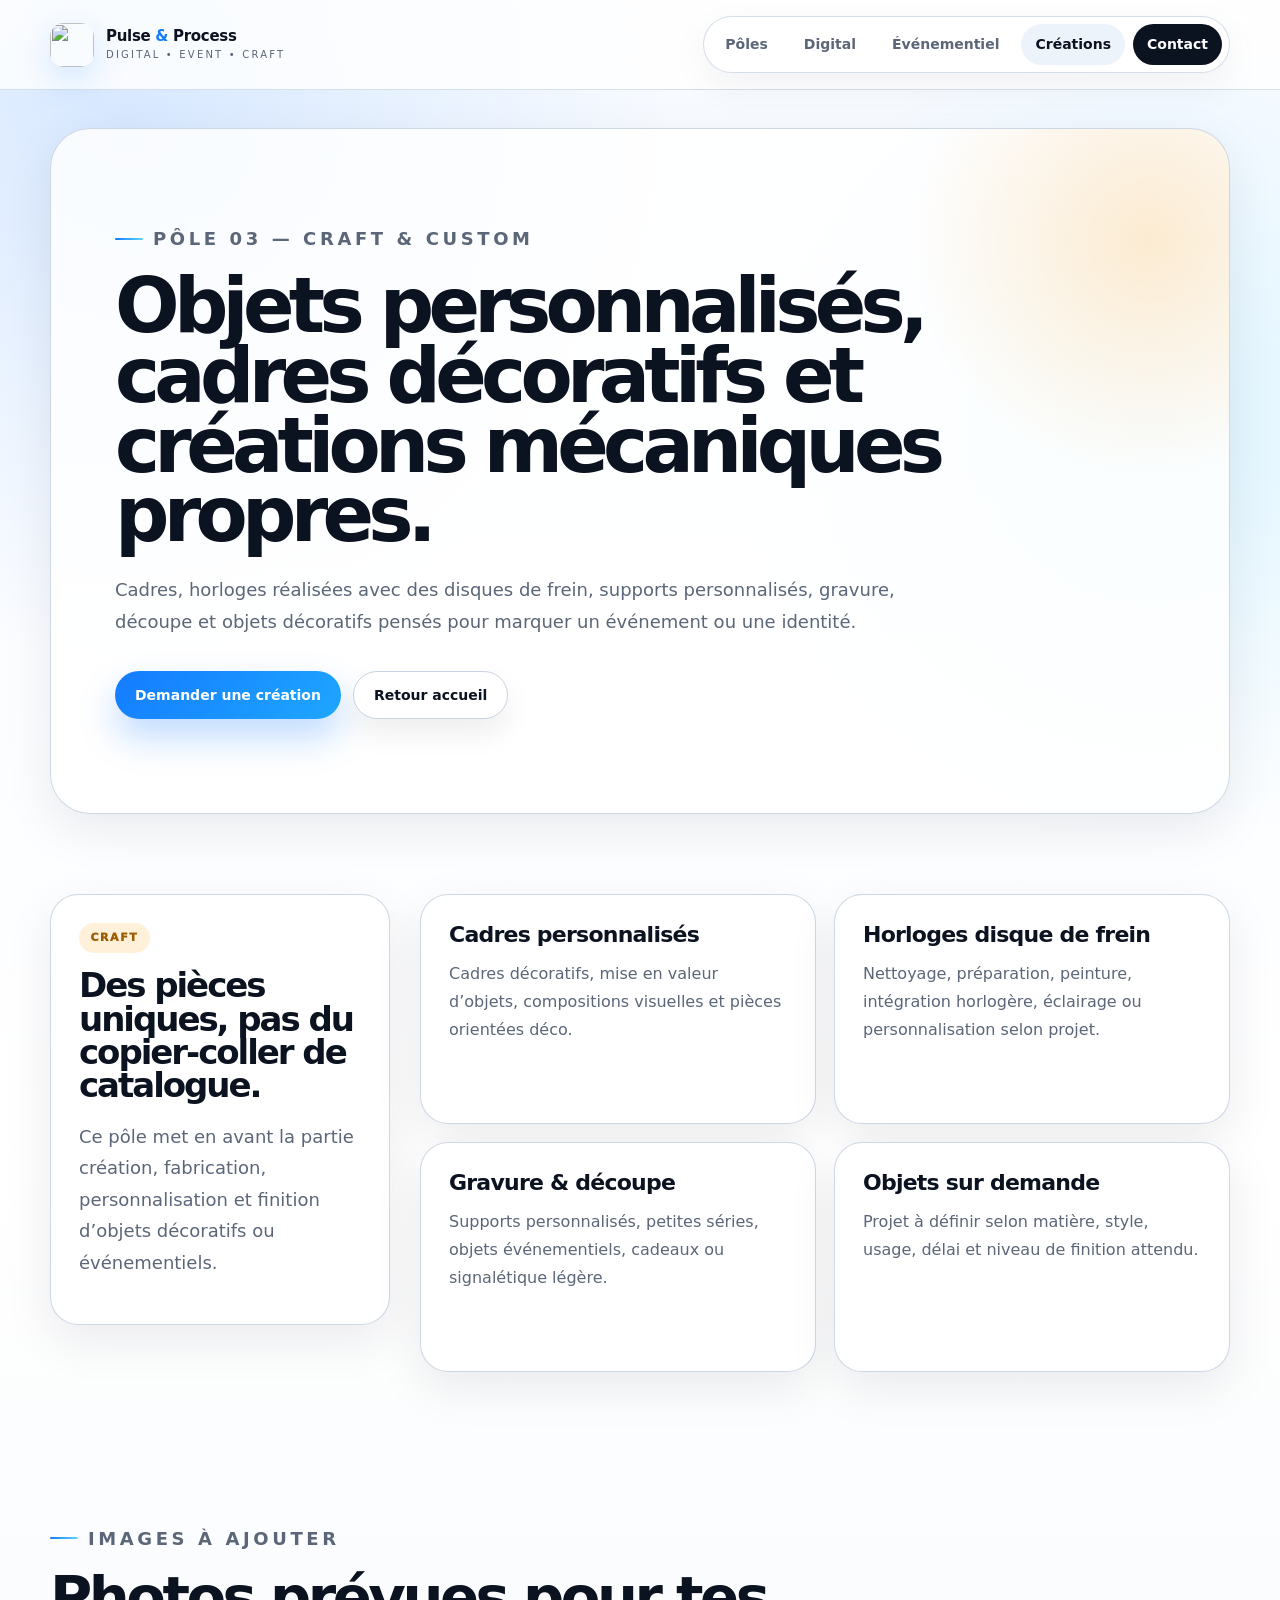
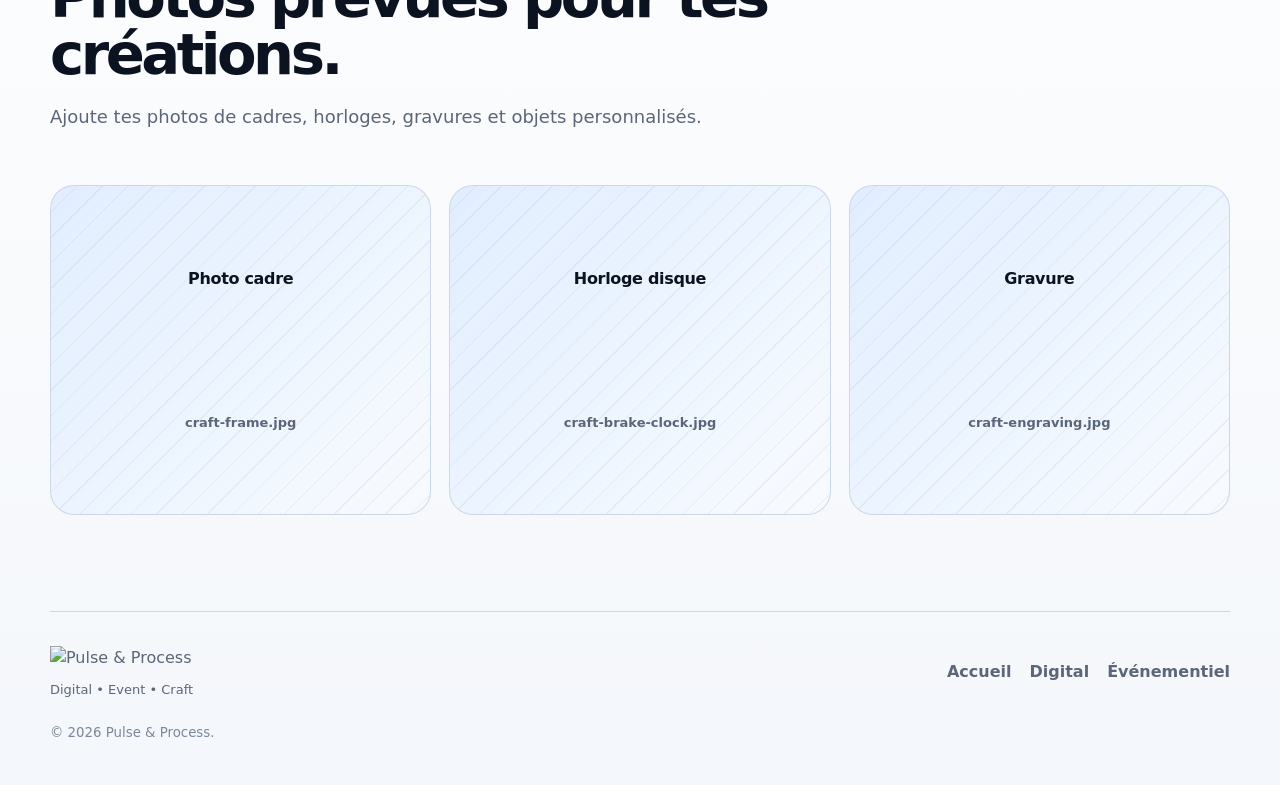
==== artisanat.html @ 80f462cd "Add files via upload" ====
<!doctype html>
<html lang="fr">
<head>
  <meta charset="utf-8" />
  <meta name="viewport" content="width=device-width, initial-scale=1" />
  <title>Craft & Custom — Pulse & Process</title>
  <meta name="description" content="Création d’objets personnalisés : cadres décoratifs, horloges avec disques de frein, gravure, découpe et supports personnalisés." />
  <link rel="icon" href="assets/favicon.svg" type="image/svg+xml" />
  <link rel="stylesheet" href="styles.css" />
</head>
<body>
  <header class="site-header" data-header>
    <a class="brand" href="index.html"><img src="assets/logo-mark.svg" alt="" class="brand__mark" /><span class="brand__text"><strong>Pulse <span>&amp;</span> Process</strong><small>Digital • Event • Craft</small></span></a>
    <button class="nav-toggle" type="button" aria-label="Ouvrir le menu" data-nav-toggle><span></span><span></span><span></span></button>
    <nav class="main-nav" data-nav><a href="index.html#poles">Pôles</a><a href="digital.html">Digital</a><a href="evenementiel.html">Événementiel</a><a href="artisanat.html" class="is-active">Créations</a><a href="index.html#contact" class="nav-cta">Contact</a></nav>
  </header>

  <main>
    <section class="page-hero page-hero--craft section-shell reveal">
      <p class="eyebrow">Pôle 03 — Craft & Custom</p>
      <h1>Objets personnalisés, cadres décoratifs et créations mécaniques propres.</h1>
      <p>Cadres, horloges réalisées avec des disques de frein, supports personnalisés, gravure, découpe et objets décoratifs pensés pour marquer un événement ou une identité.</p>
      <div class="hero__actions"><a class="btn btn-primary" href="mailto:contact@pulseprocess.fr?subject=Demande%20Cr%C3%A9ation%20personnalis%C3%A9e">Demander une création</a><a class="btn btn-secondary" href="index.html">Retour accueil</a></div>
    </section>

    <section class="service-layout section-shell">
      <aside class="service-aside reveal">
        <span class="tag tag--craft">Craft</span>
        <h2>Des pièces uniques, pas du copier-coller de catalogue.</h2>
        <p>Ce pôle met en avant la partie création, fabrication, personnalisation et finition d’objets décoratifs ou événementiels.</p>
      </aside>
      <div class="service-detail-grid reveal delay-1">
        <article><h3>Cadres personnalisés</h3><p>Cadres décoratifs, mise en valeur d’objets, compositions visuelles et pièces orientées déco.</p></article>
        <article><h3>Horloges disque de frein</h3><p>Nettoyage, préparation, peinture, intégration horlogère, éclairage ou personnalisation selon projet.</p></article>
        <article><h3>Gravure & découpe</h3><p>Supports personnalisés, petites séries, objets événementiels, cadeaux ou signalétique légère.</p></article>
        <article><h3>Objets sur demande</h3><p>Projet à définir selon matière, style, usage, délai et niveau de finition attendu.</p></article>
      </div>
    </section>

    <section class="gallery-section section-shell">
      <div class="section-heading reveal"><p class="eyebrow">Images à ajouter</p><h2>Photos prévues pour tes créations.</h2><p>Ajoute tes photos de cadres, horloges, gravures et objets personnalisés.</p></div>
      <div class="gallery-grid">
        <div class="image-slot reveal" data-image-slot="images/craft-frame.jpg"><img src="images/craft-frame.jpg" alt="Cadre personnalisé"><div class="image-slot__fallback">Photo cadre<br><span>craft-frame.jpg</span></div></div>
        <div class="image-slot reveal delay-1" data-image-slot="images/craft-brake-clock.jpg"><img src="images/craft-brake-clock.jpg" alt="Horloge disque de frein"><div class="image-slot__fallback">Horloge disque<br><span>craft-brake-clock.jpg</span></div></div>
        <div class="image-slot reveal delay-2" data-image-slot="images/craft-engraving.jpg"><img src="images/craft-engraving.jpg" alt="Objet gravé personnalisé"><div class="image-slot__fallback">Gravure<br><span>craft-engraving.jpg</span></div></div>
      </div>
    </section>
  </main>

  <footer class="footer"><div><img src="assets/logo-horizontal.svg" alt="Pulse & Process" /><p>Digital • Event • Craft</p></div><nav><a href="index.html">Accueil</a><a href="digital.html">Digital</a><a href="evenementiel.html">Événementiel</a></nav><small>© <span data-year></span> Pulse & Process.</small></footer>
  <script src="script.js"></script>
</body>
</html>
---- styles.css ----
:root {
  --ink: #0b1220;
  --ink-2: #172033;
  --muted: #5b6678;
  --muted-2: #7b8798;
  --line: #dbe3ee;
  --line-strong: #c8d4e3;
  --paper: #ffffff;
  --soft: #f4f7fb;
  --soft-2: #edf3fa;
  --blue: #147bff;
  --blue-2: #1ea7ff;
  --cyan: #5ed6ff;
  --event: #7c4dff;
  --craft: #ff9f1c;
  --green: #23c483;
  --shadow: 0 24px 80px rgba(11, 18, 32, 0.12);
  --shadow-soft: 0 16px 50px rgba(11, 18, 32, 0.08);
  --radius-xl: 32px;
  --radius-lg: 24px;
  --radius-md: 18px;
  --max: 1180px;
}

* { box-sizing: border-box; }
html { scroll-behavior: smooth; }
body {
  margin: 0;
  font-family: Inter, ui-sans-serif, system-ui, -apple-system, BlinkMacSystemFont, "Segoe UI", sans-serif;
  color: var(--ink);
  background:
    radial-gradient(circle at 10% 5%, rgba(20, 123, 255, 0.14), transparent 34rem),
    radial-gradient(circle at 90% 18%, rgba(94, 214, 255, 0.18), transparent 26rem),
    linear-gradient(180deg, #f7faff 0%, #ffffff 48%, #f4f7fb 100%);
  line-height: 1.5;
}

a { color: inherit; text-decoration: none; }
img { max-width: 100%; display: block; }
button, input, textarea, select { font: inherit; }

.site-header {
  position: sticky;
  top: 0;
  z-index: 50;
  display: flex;
  align-items: center;
  justify-content: space-between;
  gap: 20px;
  padding: 16px max(24px, calc((100vw - var(--max)) / 2));
  background: rgba(255, 255, 255, 0.82);
  border-bottom: 1px solid rgba(200, 212, 227, 0.75);
  backdrop-filter: blur(18px);
}

.brand {
  display: flex;
  align-items: center;
  gap: 12px;
  min-width: 220px;
}
.brand__mark {
  width: 44px;
  height: 44px;
  border-radius: 14px;
  box-shadow: 0 12px 34px rgba(20, 123, 255, 0.18);
}
.brand__text { display: grid; line-height: 1.05; }
.brand__text strong { font-size: 15px; letter-spacing: -0.02em; }
.brand__text strong span { color: var(--blue); }
.brand__text small { margin-top: 5px; font-size: 10px; text-transform: uppercase; letter-spacing: 0.22em; color: var(--muted); }

.main-nav {
  display: flex;
  align-items: center;
  gap: 8px;
  padding: 7px;
  border: 1px solid rgba(200, 212, 227, 0.78);
  background: rgba(255, 255, 255, 0.7);
  border-radius: 999px;
  box-shadow: 0 14px 40px rgba(11, 18, 32, 0.05);
}
.main-nav a {
  padding: 10px 14px;
  border-radius: 999px;
  color: var(--muted);
  font-size: 14px;
  font-weight: 700;
  transition: 180ms ease;
}
.main-nav a:hover,
.main-nav a.is-active {
  color: var(--ink);
  background: var(--soft-2);
}
.main-nav .nav-cta {
  color: #fff;
  background: var(--ink);
}
.main-nav .nav-cta:hover { background: var(--blue); color: #fff; }

.nav-toggle {
  display: none;
  width: 46px;
  height: 46px;
  border: 1px solid var(--line);
  border-radius: 14px;
  background: #fff;
  cursor: pointer;
}
.nav-toggle span {
  display: block;
  width: 18px;
  height: 2px;
  margin: 4px auto;
  background: var(--ink);
  border-radius: 99px;
}

.section-shell {
  width: min(var(--max), calc(100% - 40px));
  margin: 0 auto;
}

.hero {
  min-height: calc(100vh - 80px);
  display: grid;
  grid-template-columns: 1.02fr 0.98fr;
  align-items: center;
  gap: 58px;
  padding: 70px 0 86px;
}
.eyebrow {
  display: inline-flex;
  align-items: center;
  gap: 10px;
  margin: 0 0 16px;
  color: var(--blue);
  font-size: 12px;
  font-weight: 900;
  text-transform: uppercase;
  letter-spacing: 0.2em;
}
.eyebrow::before {
  content: "";
  width: 28px;
  height: 2px;
  border-radius: 99px;
  background: linear-gradient(90deg, var(--blue), var(--cyan));
}
h1, h2, h3, p { margin-top: 0; }
h1 {
  max-width: 780px;
  margin-bottom: 24px;
  font-size: clamp(48px, 7vw, 86px);
  line-height: 0.92;
  letter-spacing: -0.075em;
  color: var(--ink);
}
h2 {
  margin-bottom: 18px;
  font-size: clamp(34px, 4.5vw, 58px);
  line-height: 0.98;
  letter-spacing: -0.06em;
}
h3 {
  margin-bottom: 12px;
  font-size: 26px;
  line-height: 1.1;
  letter-spacing: -0.035em;
}
.hero__lead,
.section-heading p,
.split-section__intro p,
.page-hero p,
.service-aside p,
.contact p {
  color: var(--muted);
  font-size: 18px;
  line-height: 1.75;
}
.hero__actions {
  display: flex;
  flex-wrap: wrap;
  gap: 12px;
  margin-top: 34px;
}
.btn {
  display: inline-flex;
  align-items: center;
  justify-content: center;
  min-height: 48px;
  padding: 0 20px;
  border-radius: 999px;
  font-size: 14px;
  font-weight: 900;
  transition: transform 180ms ease, box-shadow 180ms ease, background 180ms ease;
}
.btn:hover { transform: translateY(-2px); }
.btn-primary {
  color: #fff;
  background: linear-gradient(135deg, var(--blue), var(--blue-2));
  box-shadow: 0 18px 36px rgba(20, 123, 255, 0.28);
}
.btn-secondary {
  color: var(--ink);
  background: #fff;
  border: 1px solid var(--line-strong);
  box-shadow: 0 14px 30px rgba(11, 18, 32, 0.07);
}
.btn-full { width: 100%; }

.hero__visual {
  position: relative;
  min-height: 560px;
}
.orbit-card--main {
  position: absolute;
  inset: 84px 22px auto 22px;
  padding: 50px 44px;
  background: rgba(255, 255, 255, 0.84);
  border: 1px solid rgba(200, 212, 227, 0.9);
  border-radius: 38px;
  box-shadow: var(--shadow);
  overflow: hidden;
}
.orbit-card--main::before {
  content: "";
  position: absolute;
  inset: -2px;
  background: radial-gradient(circle at 30% 10%, rgba(20, 123, 255, 0.15), transparent 14rem), radial-gradient(circle at 90% 90%, rgba(94, 214, 255, 0.16), transparent 16rem);
  z-index: -1;
}
.orbit-card--main img { width: 100%; }
.mini-card {
  position: absolute;
  width: 210px;
  padding: 18px;
  border: 1px solid rgba(200, 212, 227, 0.95);
  background: rgba(255, 255, 255, 0.86);
  border-radius: 24px;
  box-shadow: var(--shadow-soft);
  backdrop-filter: blur(14px);
}
.mini-card span {
  display: inline-grid;
  place-items: center;
  width: 34px;
  height: 34px;
  margin-bottom: 14px;
  color: #fff;
  background: var(--ink);
  border-radius: 12px;
  font-size: 12px;
  font-weight: 900;
}
.mini-card strong { display: block; font-size: 20px; letter-spacing: -0.04em; }
.mini-card small { display: block; margin-top: 6px; color: var(--muted); line-height: 1.45; }
.mini-card--digital { left: 0; top: 0; }
.mini-card--event { right: 0; top: 0; }
.mini-card--craft { left: 50%; bottom: 0; transform: translateX(-50%); }
.mini-card--digital span { background: var(--blue); }
.mini-card--event span { background: var(--event); }
.mini-card--craft span { background: var(--craft); }

.section-heading {
  max-width: 850px;
  padding: 70px 0 34px;
}
.section-heading p { max-width: 760px; }

.poles-grid {
  display: grid;
  gap: 28px;
  padding: 20px 0 80px;
}
.pole-card {
  display: grid;
  grid-template-columns: 0.95fr 1.05fr;
  gap: 0;
  min-height: 430px;
  background: rgba(255, 255, 255, 0.84);
  border: 1px solid rgba(200, 212, 227, 0.88);
  border-radius: var(--radius-xl);
  box-shadow: var(--shadow-soft);
  overflow: hidden;
}
.pole-card:nth-child(even) { grid-template-columns: 1.05fr 0.95fr; }
.pole-card:nth-child(even) .pole-card__media { order: 2; }
.pole-card__media { min-height: 100%; padding: 18px; background: linear-gradient(135deg, rgba(244,247,251,0.4), rgba(237,243,250,0.9)); }
.pole-card__body {
  display: flex;
  flex-direction: column;
  justify-content: center;
  padding: clamp(28px, 5vw, 58px);
}
.pole-card__kicker {
  color: var(--blue);
  font-size: 12px;
  font-weight: 900;
  text-transform: uppercase;
  letter-spacing: 0.18em;
}
.pole-card__body p { color: var(--muted); font-size: 16px; line-height: 1.75; }
.clean-list {
  display: grid;
  gap: 10px;
  margin: 20px 0 26px;
  padding: 0;
  list-style: none;
}
.clean-list li {
  display: flex;
  align-items: center;
  gap: 10px;
  color: var(--ink-2);
  font-weight: 750;
}
.clean-list li::before {
  content: "";
  width: 8px;
  height: 8px;
  border-radius: 50%;
  background: var(--blue);
  box-shadow: 0 0 0 5px rgba(20, 123, 255, 0.12);
}
.pole-card--event .clean-list li::before { background: var(--event); box-shadow: 0 0 0 5px rgba(124, 77, 255, 0.12); }
.pole-card--craft .clean-list li::before { background: var(--craft); box-shadow: 0 0 0 5px rgba(255, 159, 28, 0.16); }
.text-link {
  width: fit-content;
  color: var(--ink);
  font-size: 14px;
  font-weight: 900;
  border-bottom: 2px solid var(--blue);
}
.text-link:hover { color: var(--blue); }

.image-slot {
  position: relative;
  display: grid;
  min-height: 100%;
  border-radius: 24px;
  overflow: hidden;
  background:
    linear-gradient(135deg, rgba(20, 123, 255, 0.10), transparent),
    repeating-linear-gradient(135deg, rgba(11, 18, 32, 0.06) 0 1px, transparent 1px 18px),
    #f8fbff;
  border: 1px solid rgba(200, 212, 227, 0.85);
}
.image-slot img {
  width: 100%;
  height: 100%;
  min-height: 320px;
  object-fit: cover;
}
.image-slot__fallback {
  position: absolute;
  inset: 0;
  display: grid;
  place-items: center;
  text-align: center;
  color: var(--ink);
  font-weight: 900;
  letter-spacing: -0.02em;
  padding: 24px;
}
.image-slot__fallback span {
  display: block;
  margin-top: 8px;
  color: var(--muted);
  font-size: 13px;
  font-weight: 700;
  letter-spacing: normal;
}
.image-slot:not(.is-empty) .image-slot__fallback { opacity: 0; pointer-events: none; }
.image-slot.is-empty img { display: none; }

.split-section {
  display: grid;
  grid-template-columns: 0.9fr 1.1fr;
  gap: 44px;
  align-items: start;
  padding: 86px 0;
}
.method-grid {
  display: grid;
  grid-template-columns: repeat(2, 1fr);
  gap: 16px;
}
.method-step {
  min-height: 220px;
  padding: 28px;
  background: #fff;
  border: 1px solid rgba(200, 212, 227, 0.9);
  border-radius: 28px;
  box-shadow: var(--shadow-soft);
}
.method-step span {
  display: inline-block;
  margin-bottom: 28px;
  color: var(--blue);
  font-weight: 950;
}
.method-step strong { display: block; margin-bottom: 10px; font-size: 20px; letter-spacing: -0.03em; }
.method-step p { color: var(--muted); line-height: 1.7; }

.portfolio {
  display: grid;
  grid-template-columns: repeat(3, 1fr);
  gap: 22px;
  padding: 20px 0 96px;
}
.portfolio-card {
  background: #fff;
  border: 1px solid rgba(200, 212, 227, 0.88);
  border-radius: 30px;
  box-shadow: var(--shadow-soft);
  overflow: hidden;
}
.portfolio-card__image { height: 270px; border: none; border-radius: 0; }
.portfolio-card__image img { min-height: 270px; }
.portfolio-card__body { padding: 24px; }
.portfolio-card__body h3 { font-size: 22px; }
.portfolio-card__body p { color: var(--muted); line-height: 1.7; }
.tag {
  display: inline-flex;
  align-items: center;
  height: 30px;
  padding: 0 12px;
  margin-bottom: 16px;
  border-radius: 999px;
  font-size: 11px;
  font-weight: 950;
  text-transform: uppercase;
  letter-spacing: 0.14em;
}
.tag--digital { color: #074aa6; background: rgba(20, 123, 255, 0.12); }
.tag--event { color: #4824bf; background: rgba(124, 77, 255, 0.12); }
.tag--craft { color: #9b5d00; background: rgba(255, 159, 28, 0.16); }

.contact {
  display: grid;
  grid-template-columns: 1fr 420px;
  gap: 48px;
  align-items: center;
  padding: 70px clamp(26px, 5vw, 58px);
  margin-bottom: 86px;
  background: var(--ink);
  color: #fff;
  border-radius: 38px;
  box-shadow: var(--shadow);
  overflow: hidden;
  position: relative;
}
.contact::after {
  content: "";
  position: absolute;
  right: -10rem;
  top: -10rem;
  width: 28rem;
  height: 28rem;
  background: rgba(20, 123, 255, 0.34);
  border-radius: 999px;
  filter: blur(20px);
}
.contact > * { position: relative; z-index: 1; }
.contact h2 { color: #fff; }
.contact p { color: rgba(255, 255, 255, 0.74); }
.contact-card {
  padding: 26px;
  background: rgba(255,255,255,0.08);
  border: 1px solid rgba(255,255,255,0.12);
  border-radius: 28px;
}
.contact-pills {
  display: flex;
  flex-wrap: wrap;
  gap: 8px;
  margin-top: 18px;
}
.contact-pills span {
  padding: 8px 10px;
  border-radius: 999px;
  background: rgba(255,255,255,0.10);
  color: rgba(255,255,255,0.78);
  font-size: 12px;
  font-weight: 800;
}

.page-hero {
  padding: 94px clamp(24px, 5vw, 64px);
  margin-top: 38px;
  border: 1px solid rgba(200, 212, 227, 0.9);
  border-radius: 40px;
  background: rgba(255,255,255,0.82);
  box-shadow: var(--shadow-soft);
  overflow: hidden;
  position: relative;
}
.page-hero::after {
  content: "";
  position: absolute;
  right: -12rem;
  top: -10rem;
  width: 34rem;
  height: 34rem;
  border-radius: 50%;
  background: radial-gradient(circle, rgba(20,123,255,0.18), transparent 62%);
}
.page-hero > * { position: relative; z-index: 1; }
.page-hero h1 { max-width: 900px; font-size: clamp(44px, 6vw, 76px); }
.page-hero p { max-width: 780px; }
.page-hero--event::after { background: radial-gradient(circle, rgba(124,77,255,0.18), transparent 62%); }
.page-hero--craft::after { background: radial-gradient(circle, rgba(255,159,28,0.20), transparent 62%); }

.service-layout {
  display: grid;
  grid-template-columns: 340px 1fr;
  gap: 30px;
  padding: 80px 0;
}
.service-aside {
  position: sticky;
  top: 102px;
  align-self: start;
  padding: 28px;
  background: #fff;
  border: 1px solid rgba(200, 212, 227, 0.9);
  border-radius: 28px;
  box-shadow: var(--shadow-soft);
}
.service-aside h2 { font-size: 34px; }
.service-detail-grid {
  display: grid;
  grid-template-columns: repeat(2, 1fr);
  gap: 18px;
}
.service-detail-grid article {
  min-height: 230px;
  padding: 28px;
  background: #fff;
  border: 1px solid rgba(200, 212, 227, 0.9);
  border-radius: 28px;
  box-shadow: var(--shadow-soft);
}
.service-detail-grid article h3 { font-size: 22px; }
.service-detail-grid article p { color: var(--muted); line-height: 1.75; }

.gallery-section { padding: 0 0 96px; }
.gallery-grid {
  display: grid;
  grid-template-columns: repeat(3, 1fr);
  gap: 18px;
}
.gallery-grid .image-slot { min-height: 330px; }

.footer {
  width: min(var(--max), calc(100% - 40px));
  margin: 0 auto;
  display: grid;
  grid-template-columns: 1fr auto;
  gap: 24px;
  align-items: center;
  padding: 34px 0 42px;
  border-top: 1px solid rgba(200, 212, 227, 0.9);
  color: var(--muted);
}
.footer img { width: 260px; }
.footer p { margin: 10px 0 0; font-size: 13px; }
.footer nav {
  display: flex;
  flex-wrap: wrap;
  gap: 18px;
  justify-content: flex-end;
  font-weight: 800;
}
.footer nav a:hover { color: var(--blue); }
.footer small { grid-column: 1 / -1; color: var(--muted-2); }

.reveal { opacity: 0; transform: translateY(18px); transition: opacity 700ms ease, transform 700ms ease; }
.reveal.is-visible { opacity: 1; transform: translateY(0); }
.delay-1 { transition-delay: 120ms; }
.delay-2 { transition-delay: 220ms; }

@media (max-width: 980px) {
  .nav-toggle { display: block; }
  .main-nav {
    position: absolute;
    top: calc(100% + 10px);
    right: 20px;
    left: 20px;
    display: none;
    flex-direction: column;
    align-items: stretch;
    padding: 12px;
    border-radius: 24px;
    background: rgba(255,255,255,0.96);
  }
  .main-nav.is-open { display: flex; }
  .main-nav a { text-align: center; }
  .hero, .split-section, .contact, .service-layout { grid-template-columns: 1fr; }
  .hero { min-height: auto; padding-top: 52px; }
  .hero__visual { min-height: 560px; }
  .pole-card, .pole-card:nth-child(even) { grid-template-columns: 1fr; }
  .pole-card:nth-child(even) .pole-card__media { order: 0; }
  .portfolio, .gallery-grid { grid-template-columns: 1fr; }
  .footer { grid-template-columns: 1fr; }
  .footer nav { justify-content: flex-start; }
  .service-aside { position: static; }
}

@media (max-width: 620px) {
  .section-shell { width: min(100% - 28px, var(--max)); }
  .site-header { padding: 12px 14px; }
  .brand__text small { display: none; }
  h1 { font-size: clamp(42px, 15vw, 58px); }
  h2 { font-size: clamp(32px, 10vw, 44px); }
  .hero__visual { min-height: 680px; }
  .orbit-card--main { inset: 170px 0 auto 0; padding: 32px 24px; }
  .mini-card { width: calc(50% - 6px); padding: 15px; }
  .mini-card--digital { left: 0; top: 0; }
  .mini-card--event { right: 0; top: 0; }
  .mini-card--craft { left: 0; right: 0; bottom: 0; width: 100%; transform: none; }
  .method-grid, .service-detail-grid { grid-template-columns: 1fr; }
  .contact { padding: 40px 22px; border-radius: 28px; }
  .pole-card__body { padding: 28px; }
  .page-hero { margin-top: 20px; padding: 50px 24px; border-radius: 28px; }
}
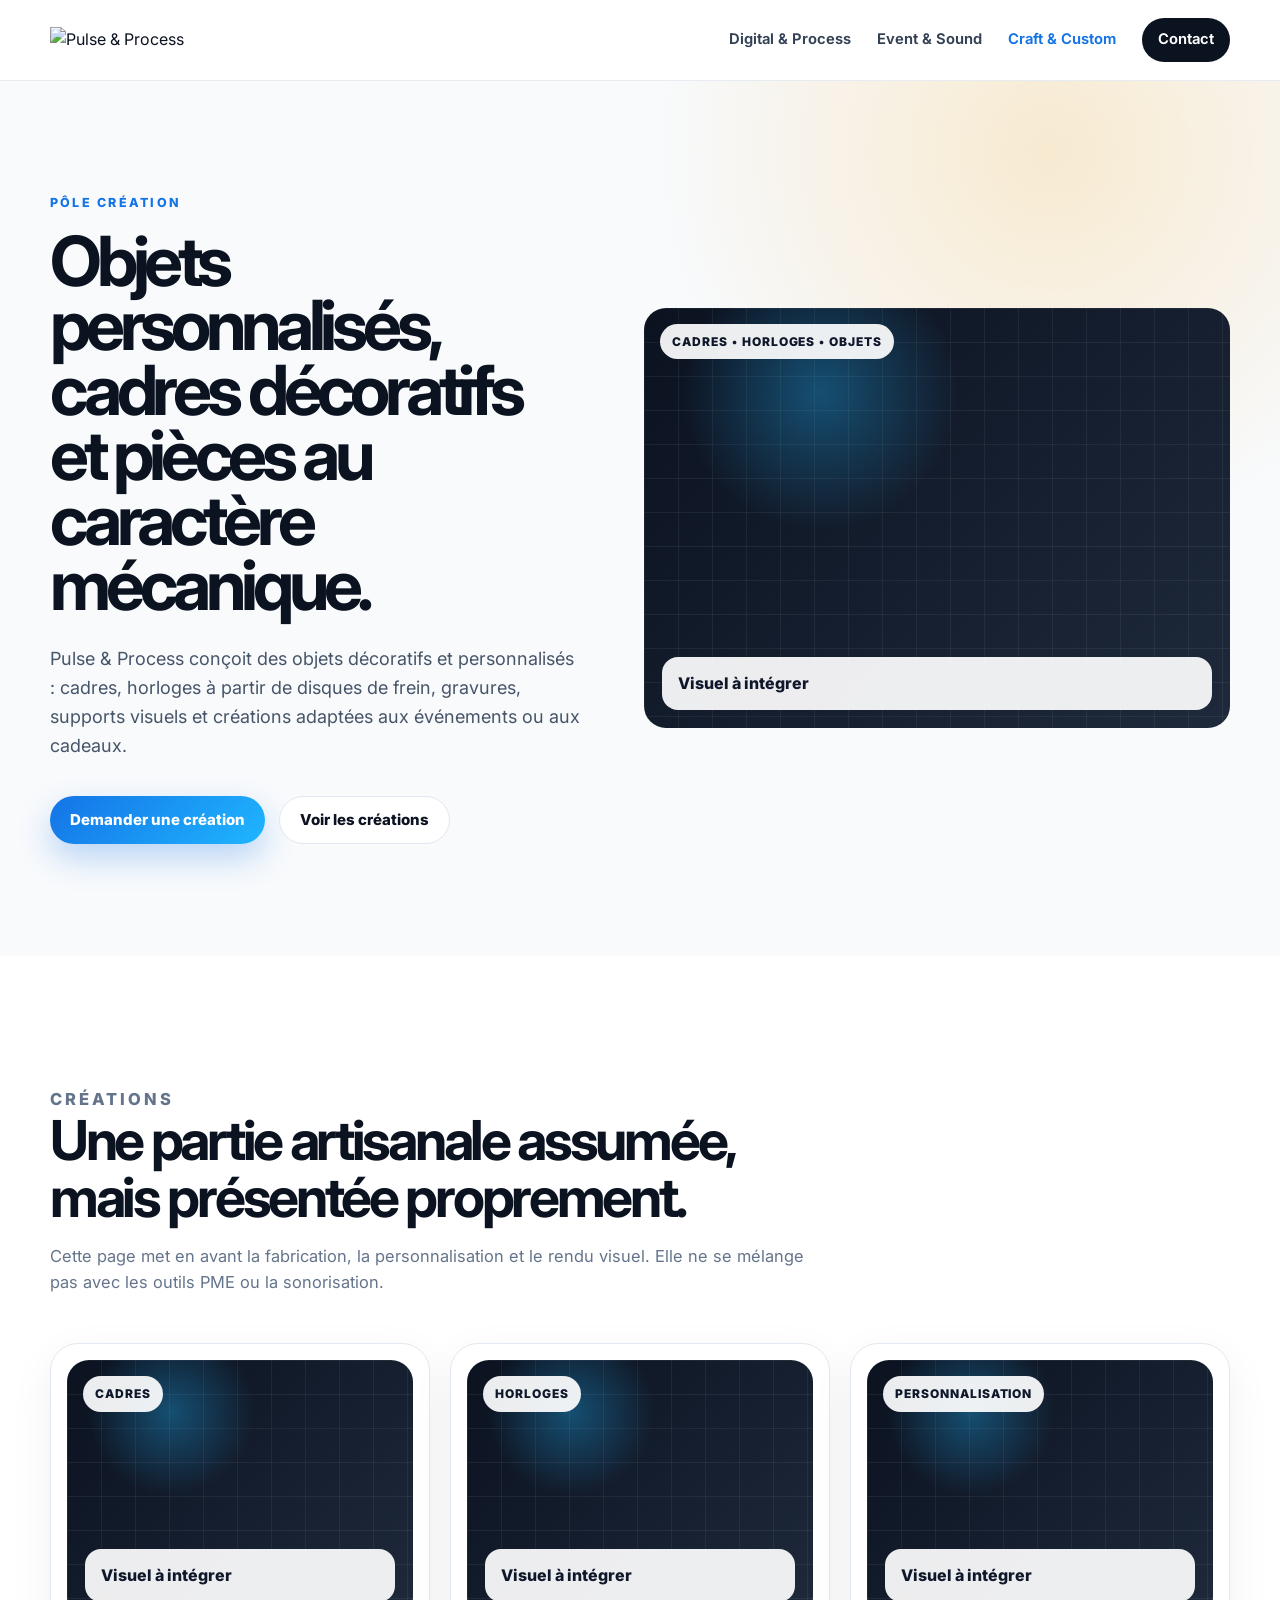
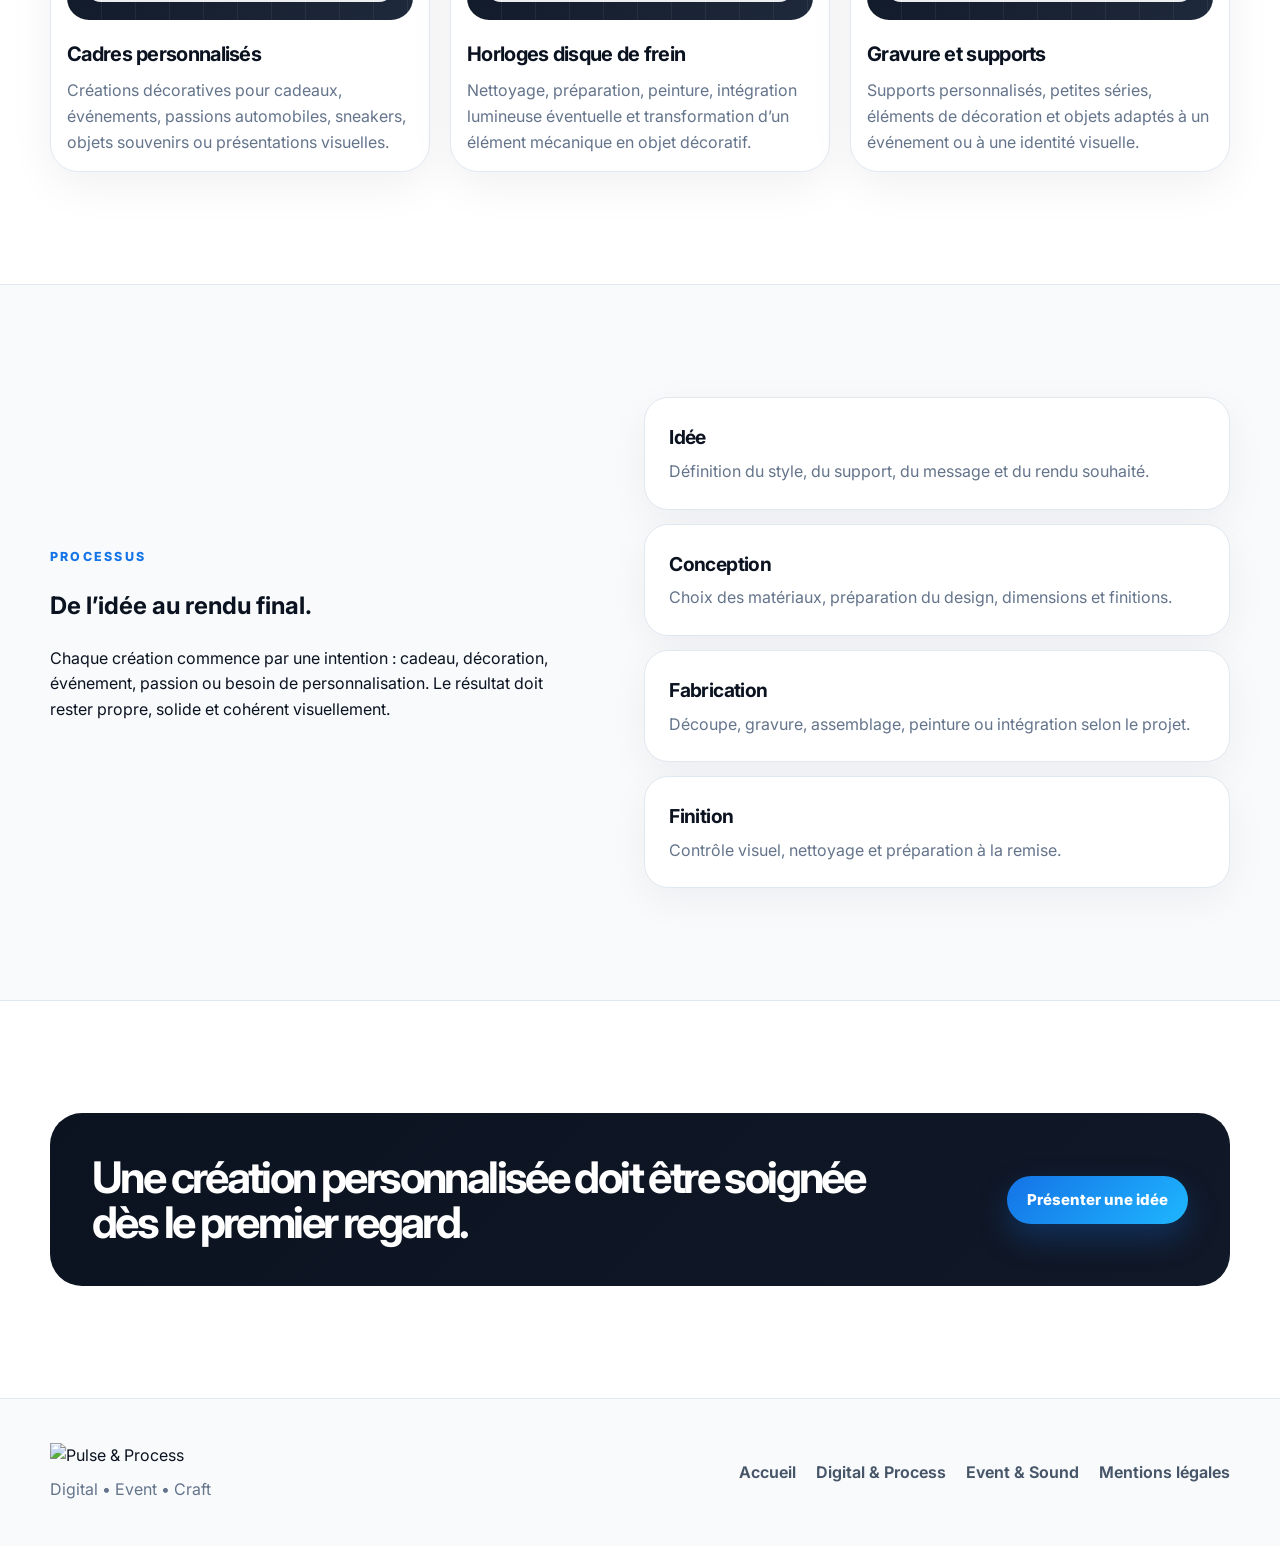
==== commit 1b226c53: "Add files via upload" ====
--- a/artisanat.html
+++ b/artisanat.html
@@ -1,53 +1,21 @@
 <!doctype html>
 <html lang="fr">
 <head>
-  <meta charset="utf-8" />
-  <meta name="viewport" content="width=device-width, initial-scale=1" />
-  <title>Craft & Custom — Pulse & Process</title>
-  <meta name="description" content="Création d’objets personnalisés : cadres décoratifs, horloges avec disques de frein, gravure, découpe et supports personnalisés." />
-  <link rel="icon" href="assets/favicon.svg" type="image/svg+xml" />
-  <link rel="stylesheet" href="styles.css" />
+  <meta charset="utf-8"><meta name="viewport" content="width=device-width, initial-scale=1">
+  <title>Craft & Custom — Cadres, horloges et objets personnalisés | Pulse & Process</title>
+  <meta name="description" content="Création d’objets personnalisés, cadres décoratifs, horloges à partir de disques de frein, supports gravés et petites séries sur mesure.">
+  <link rel="icon" href="favicon.svg" type="image/svg+xml"><link rel="preconnect" href="https://fonts.googleapis.com"><link rel="preconnect" href="https://fonts.gstatic.com" crossorigin><link href="https://fonts.googleapis.com/css2?family=Inter:wght@400;500;600;700;800;900&display=swap" rel="stylesheet"><link rel="stylesheet" href="styles.css">
 </head>
 <body>
-  <header class="site-header" data-header>
-    <a class="brand" href="index.html"><img src="assets/logo-mark.svg" alt="" class="brand__mark" /><span class="brand__text"><strong>Pulse <span>&amp;</span> Process</strong><small>Digital • Event • Craft</small></span></a>
-    <button class="nav-toggle" type="button" aria-label="Ouvrir le menu" data-nav-toggle><span></span><span></span><span></span></button>
-    <nav class="main-nav" data-nav><a href="index.html#poles">Pôles</a><a href="digital.html">Digital</a><a href="evenementiel.html">Événementiel</a><a href="artisanat.html" class="is-active">Créations</a><a href="index.html#contact" class="nav-cta">Contact</a></nav>
-  </header>
+<header class="site-header" data-header><a class="brand" href="index.html"><img src="logo-pulse-process.svg" alt="Pulse & Process" class="brand-logo"></a><button class="nav-toggle" type="button" aria-label="Ouvrir le menu" aria-expanded="false" data-nav-toggle><span></span><span></span><span></span></button><nav class="main-nav" data-nav><a href="digital.html">Digital & Process</a><a href="evenementiel.html">Event & Sound</a><a class="active" href="artisanat.html">Craft & Custom</a><a href="index.html#contact" class="nav-cta">Contact</a></nav></header>
+<main>
+  <section class="page-hero page-hero-craft section-pad"><div class="container page-hero-grid"><div class="reveal"><p class="eyebrow">Pôle création</p><h1>Objets personnalisés, cadres décoratifs et pièces au caractère mécanique.</h1><p class="hero-lead">Pulse & Process conçoit des objets décoratifs et personnalisés : cadres, horloges à partir de disques de frein, gravures, supports visuels et créations adaptées aux événements ou aux cadeaux.</p><div class="hero-actions"><a class="btn btn-primary" href="index.html#contact">Demander une création</a><a class="btn btn-secondary" href="#creations">Voir les créations</a></div></div><div class="page-visual reveal delay-1"><figure class="photo-frame large"><img src="brake-disc-clock.svg" alt="Horloge personnalisée à partir d’un disque de frein"><figcaption>Cadres • Horloges • Objets</figcaption></figure></div></div></section>
 
-  <main>
-    <section class="page-hero page-hero--craft section-shell reveal">
-      <p class="eyebrow">Pôle 03 — Craft & Custom</p>
-      <h1>Objets personnalisés, cadres décoratifs et créations mécaniques propres.</h1>
-      <p>Cadres, horloges réalisées avec des disques de frein, supports personnalisés, gravure, découpe et objets décoratifs pensés pour marquer un événement ou une identité.</p>
-      <div class="hero__actions"><a class="btn btn-primary" href="mailto:contact@pulseprocess.fr?subject=Demande%20Cr%C3%A9ation%20personnalis%C3%A9e">Demander une création</a><a class="btn btn-secondary" href="index.html">Retour accueil</a></div>
-    </section>
+  <section id="creations" class="section-pad"><div class="container"><div class="section-heading reveal"><p class="eyebrow">Créations</p><h2>Une partie artisanale assumée, mais présentée proprement.</h2><p>Cette page met en avant la fabrication, la personnalisation et le rendu visuel. Elle ne se mélange pas avec les outils PME ou la sonorisation.</p></div><div class="craft-grid"><article class="craft-card reveal"><figure class="photo-frame"><img src="custom-frame.svg" alt="Cadre décoratif personnalisé"><figcaption>Cadres</figcaption></figure><h3>Cadres personnalisés</h3><p>Créations décoratives pour cadeaux, événements, passions automobiles, sneakers, objets souvenirs ou présentations visuelles.</p></article><article class="craft-card reveal delay-1"><figure class="photo-frame"><img src="brake-clock-detail.svg" alt="Détail d’horloge disque de frein"><figcaption>Horloges</figcaption></figure><h3>Horloges disque de frein</h3><p>Nettoyage, préparation, peinture, intégration lumineuse éventuelle et transformation d’un élément mécanique en objet décoratif.</p></article><article class="craft-card reveal delay-2"><figure class="photo-frame"><img src="custom-engraving.svg" alt="Objet personnalisé gravé"><figcaption>Personnalisation</figcaption></figure><h3>Gravure et supports</h3><p>Supports personnalisés, petites séries, éléments de décoration et objets adaptés à un événement ou à une identité visuelle.</p></article></div></div></section>
 
-    <section class="service-layout section-shell">
-      <aside class="service-aside reveal">
-        <span class="tag tag--craft">Craft</span>
-        <h2>Des pièces uniques, pas du copier-coller de catalogue.</h2>
-        <p>Ce pôle met en avant la partie création, fabrication, personnalisation et finition d’objets décoratifs ou événementiels.</p>
-      </aside>
-      <div class="service-detail-grid reveal delay-1">
-        <article><h3>Cadres personnalisés</h3><p>Cadres décoratifs, mise en valeur d’objets, compositions visuelles et pièces orientées déco.</p></article>
-        <article><h3>Horloges disque de frein</h3><p>Nettoyage, préparation, peinture, intégration horlogère, éclairage ou personnalisation selon projet.</p></article>
-        <article><h3>Gravure & découpe</h3><p>Supports personnalisés, petites séries, objets événementiels, cadeaux ou signalétique légère.</p></article>
-        <article><h3>Objets sur demande</h3><p>Projet à définir selon matière, style, usage, délai et niveau de finition attendu.</p></article>
-      </div>
-    </section>
+  <section class="section-pad muted-section"><div class="container method-grid"><div class="reveal"><p class="eyebrow">Processus</p><h2>De l’idée au rendu final.</h2><p>Chaque création commence par une intention : cadeau, décoration, événement, passion ou besoin de personnalisation. Le résultat doit rester propre, solide et cohérent visuellement.</p></div><div class="timeline reveal delay-1"><article><strong>Idée</strong><span>Définition du style, du support, du message et du rendu souhaité.</span></article><article><strong>Conception</strong><span>Choix des matériaux, préparation du design, dimensions et finitions.</span></article><article><strong>Fabrication</strong><span>Découpe, gravure, assemblage, peinture ou intégration selon le projet.</span></article><article><strong>Finition</strong><span>Contrôle visuel, nettoyage et préparation à la remise.</span></article></div></div></section>
 
-    <section class="gallery-section section-shell">
-      <div class="section-heading reveal"><p class="eyebrow">Images à ajouter</p><h2>Photos prévues pour tes créations.</h2><p>Ajoute tes photos de cadres, horloges, gravures et objets personnalisés.</p></div>
-      <div class="gallery-grid">
-        <div class="image-slot reveal" data-image-slot="images/craft-frame.jpg"><img src="images/craft-frame.jpg" alt="Cadre personnalisé"><div class="image-slot__fallback">Photo cadre<br><span>craft-frame.jpg</span></div></div>
-        <div class="image-slot reveal delay-1" data-image-slot="images/craft-brake-clock.jpg"><img src="images/craft-brake-clock.jpg" alt="Horloge disque de frein"><div class="image-slot__fallback">Horloge disque<br><span>craft-brake-clock.jpg</span></div></div>
-        <div class="image-slot reveal delay-2" data-image-slot="images/craft-engraving.jpg"><img src="images/craft-engraving.jpg" alt="Objet gravé personnalisé"><div class="image-slot__fallback">Gravure<br><span>craft-engraving.jpg</span></div></div>
-      </div>
-    </section>
-  </main>
-
-  <footer class="footer"><div><img src="assets/logo-horizontal.svg" alt="Pulse & Process" /><p>Digital • Event • Craft</p></div><nav><a href="index.html">Accueil</a><a href="digital.html">Digital</a><a href="evenementiel.html">Événementiel</a></nav><small>© <span data-year></span> Pulse & Process.</small></footer>
-  <script src="script.js"></script>
-</body>
-</html>
+  <section class="section-pad cta-band"><div class="container cta-inner reveal"><h2>Une création personnalisée doit être soignée dès le premier regard.</h2><a class="btn btn-primary" href="index.html#contact">Présenter une idée</a></div></section>
+</main>
+<footer class="site-footer"><div class="container footer-grid"><div><img src="logo-pulse-process.svg" alt="Pulse & Process" class="footer-logo"><p>Digital • Event • Craft</p></div><nav><a href="index.html">Accueil</a><a href="digital.html">Digital & Process</a><a href="evenementiel.html">Event & Sound</a><a href="mentions-legales.html">Mentions légales</a></nav></div></footer><script src="script.js"></script>
+</body></html>
--- a/styles.css
+++ b/styles.css
@@ -1,628 +1,16 @@
-:root {
-  --ink: #0b1220;
-  --ink-2: #172033;
-  --muted: #5b6678;
-  --muted-2: #7b8798;
-  --line: #dbe3ee;
-  --line-strong: #c8d4e3;
-  --paper: #ffffff;
-  --soft: #f4f7fb;
-  --soft-2: #edf3fa;
-  --blue: #147bff;
-  --blue-2: #1ea7ff;
-  --cyan: #5ed6ff;
-  --event: #7c4dff;
-  --craft: #ff9f1c;
-  --green: #23c483;
-  --shadow: 0 24px 80px rgba(11, 18, 32, 0.12);
-  --shadow-soft: 0 16px 50px rgba(11, 18, 32, 0.08);
-  --radius-xl: 32px;
-  --radius-lg: 24px;
-  --radius-md: 18px;
-  --max: 1180px;
+:root{
+  --ink:#0b1220;
+  --ink-2:#111827;
+  --muted:#64748b;
+  --line:#e2e8f0;
+  --soft:#f8fafc;
+  --blue:#1473e6;
+  --blue-2:#1d8bff;
+  --cyan:#1fb6ff;
+  --violet:#7c3aed;
+  --amber:#f59e0b;
+  --white:#ffffff;
+  --shadow:0 24px 70px rgba(15,23,42,.12);
+  --radius:28px;
 }
-
-* { box-sizing: border-box; }
-html { scroll-behavior: smooth; }
-body {
-  margin: 0;
-  font-family: Inter, ui-sans-serif, system-ui, -apple-system, BlinkMacSystemFont, "Segoe UI", sans-serif;
-  color: var(--ink);
-  background:
-    radial-gradient(circle at 10% 5%, rgba(20, 123, 255, 0.14), transparent 34rem),
-    radial-gradient(circle at 90% 18%, rgba(94, 214, 255, 0.18), transparent 26rem),
-    linear-gradient(180deg, #f7faff 0%, #ffffff 48%, #f4f7fb 100%);
-  line-height: 1.5;
-}
-
-a { color: inherit; text-decoration: none; }
-img { max-width: 100%; display: block; }
-button, input, textarea, select { font: inherit; }
-
-.site-header {
-  position: sticky;
-  top: 0;
-  z-index: 50;
-  display: flex;
-  align-items: center;
-  justify-content: space-between;
-  gap: 20px;
-  padding: 16px max(24px, calc((100vw - var(--max)) / 2));
-  background: rgba(255, 255, 255, 0.82);
-  border-bottom: 1px solid rgba(200, 212, 227, 0.75);
-  backdrop-filter: blur(18px);
-}
-
-.brand {
-  display: flex;
-  align-items: center;
-  gap: 12px;
-  min-width: 220px;
-}
-.brand__mark {
-  width: 44px;
-  height: 44px;
-  border-radius: 14px;
-  box-shadow: 0 12px 34px rgba(20, 123, 255, 0.18);
-}
-.brand__text { display: grid; line-height: 1.05; }
-.brand__text strong { font-size: 15px; letter-spacing: -0.02em; }
-.brand__text strong span { color: var(--blue); }
-.brand__text small { margin-top: 5px; font-size: 10px; text-transform: uppercase; letter-spacing: 0.22em; color: var(--muted); }
-
-.main-nav {
-  display: flex;
-  align-items: center;
-  gap: 8px;
-  padding: 7px;
-  border: 1px solid rgba(200, 212, 227, 0.78);
-  background: rgba(255, 255, 255, 0.7);
-  border-radius: 999px;
-  box-shadow: 0 14px 40px rgba(11, 18, 32, 0.05);
-}
-.main-nav a {
-  padding: 10px 14px;
-  border-radius: 999px;
-  color: var(--muted);
-  font-size: 14px;
-  font-weight: 700;
-  transition: 180ms ease;
-}
-.main-nav a:hover,
-.main-nav a.is-active {
-  color: var(--ink);
-  background: var(--soft-2);
-}
-.main-nav .nav-cta {
-  color: #fff;
-  background: var(--ink);
-}
-.main-nav .nav-cta:hover { background: var(--blue); color: #fff; }
-
-.nav-toggle {
-  display: none;
-  width: 46px;
-  height: 46px;
-  border: 1px solid var(--line);
-  border-radius: 14px;
-  background: #fff;
-  cursor: pointer;
-}
-.nav-toggle span {
-  display: block;
-  width: 18px;
-  height: 2px;
-  margin: 4px auto;
-  background: var(--ink);
-  border-radius: 99px;
-}
-
-.section-shell {
-  width: min(var(--max), calc(100% - 40px));
-  margin: 0 auto;
-}
-
-.hero {
-  min-height: calc(100vh - 80px);
-  display: grid;
-  grid-template-columns: 1.02fr 0.98fr;
-  align-items: center;
-  gap: 58px;
-  padding: 70px 0 86px;
-}
-.eyebrow {
-  display: inline-flex;
-  align-items: center;
-  gap: 10px;
-  margin: 0 0 16px;
-  color: var(--blue);
-  font-size: 12px;
-  font-weight: 900;
-  text-transform: uppercase;
-  letter-spacing: 0.2em;
-}
-.eyebrow::before {
-  content: "";
-  width: 28px;
-  height: 2px;
-  border-radius: 99px;
-  background: linear-gradient(90deg, var(--blue), var(--cyan));
-}
-h1, h2, h3, p { margin-top: 0; }
-h1 {
-  max-width: 780px;
-  margin-bottom: 24px;
-  font-size: clamp(48px, 7vw, 86px);
-  line-height: 0.92;
-  letter-spacing: -0.075em;
-  color: var(--ink);
-}
-h2 {
-  margin-bottom: 18px;
-  font-size: clamp(34px, 4.5vw, 58px);
-  line-height: 0.98;
-  letter-spacing: -0.06em;
-}
-h3 {
-  margin-bottom: 12px;
-  font-size: 26px;
-  line-height: 1.1;
-  letter-spacing: -0.035em;
-}
-.hero__lead,
-.section-heading p,
-.split-section__intro p,
-.page-hero p,
-.service-aside p,
-.contact p {
-  color: var(--muted);
-  font-size: 18px;
-  line-height: 1.75;
-}
-.hero__actions {
-  display: flex;
-  flex-wrap: wrap;
-  gap: 12px;
-  margin-top: 34px;
-}
-.btn {
-  display: inline-flex;
-  align-items: center;
-  justify-content: center;
-  min-height: 48px;
-  padding: 0 20px;
-  border-radius: 999px;
-  font-size: 14px;
-  font-weight: 900;
-  transition: transform 180ms ease, box-shadow 180ms ease, background 180ms ease;
-}
-.btn:hover { transform: translateY(-2px); }
-.btn-primary {
-  color: #fff;
-  background: linear-gradient(135deg, var(--blue), var(--blue-2));
-  box-shadow: 0 18px 36px rgba(20, 123, 255, 0.28);
-}
-.btn-secondary {
-  color: var(--ink);
-  background: #fff;
-  border: 1px solid var(--line-strong);
-  box-shadow: 0 14px 30px rgba(11, 18, 32, 0.07);
-}
-.btn-full { width: 100%; }
-
-.hero__visual {
-  position: relative;
-  min-height: 560px;
-}
-.orbit-card--main {
-  position: absolute;
-  inset: 84px 22px auto 22px;
-  padding: 50px 44px;
-  background: rgba(255, 255, 255, 0.84);
-  border: 1px solid rgba(200, 212, 227, 0.9);
-  border-radius: 38px;
-  box-shadow: var(--shadow);
-  overflow: hidden;
-}
-.orbit-card--main::before {
-  content: "";
-  position: absolute;
-  inset: -2px;
-  background: radial-gradient(circle at 30% 10%, rgba(20, 123, 255, 0.15), transparent 14rem), radial-gradient(circle at 90% 90%, rgba(94, 214, 255, 0.16), transparent 16rem);
-  z-index: -1;
-}
-.orbit-card--main img { width: 100%; }
-.mini-card {
-  position: absolute;
-  width: 210px;
-  padding: 18px;
-  border: 1px solid rgba(200, 212, 227, 0.95);
-  background: rgba(255, 255, 255, 0.86);
-  border-radius: 24px;
-  box-shadow: var(--shadow-soft);
-  backdrop-filter: blur(14px);
-}
-.mini-card span {
-  display: inline-grid;
-  place-items: center;
-  width: 34px;
-  height: 34px;
-  margin-bottom: 14px;
-  color: #fff;
-  background: var(--ink);
-  border-radius: 12px;
-  font-size: 12px;
-  font-weight: 900;
-}
-.mini-card strong { display: block; font-size: 20px; letter-spacing: -0.04em; }
-.mini-card small { display: block; margin-top: 6px; color: var(--muted); line-height: 1.45; }
-.mini-card--digital { left: 0; top: 0; }
-.mini-card--event { right: 0; top: 0; }
-.mini-card--craft { left: 50%; bottom: 0; transform: translateX(-50%); }
-.mini-card--digital span { background: var(--blue); }
-.mini-card--event span { background: var(--event); }
-.mini-card--craft span { background: var(--craft); }
-
-.section-heading {
-  max-width: 850px;
-  padding: 70px 0 34px;
-}
-.section-heading p { max-width: 760px; }
-
-.poles-grid {
-  display: grid;
-  gap: 28px;
-  padding: 20px 0 80px;
-}
-.pole-card {
-  display: grid;
-  grid-template-columns: 0.95fr 1.05fr;
-  gap: 0;
-  min-height: 430px;
-  background: rgba(255, 255, 255, 0.84);
-  border: 1px solid rgba(200, 212, 227, 0.88);
-  border-radius: var(--radius-xl);
-  box-shadow: var(--shadow-soft);
-  overflow: hidden;
-}
-.pole-card:nth-child(even) { grid-template-columns: 1.05fr 0.95fr; }
-.pole-card:nth-child(even) .pole-card__media { order: 2; }
-.pole-card__media { min-height: 100%; padding: 18px; background: linear-gradient(135deg, rgba(244,247,251,0.4), rgba(237,243,250,0.9)); }
-.pole-card__body {
-  display: flex;
-  flex-direction: column;
-  justify-content: center;
-  padding: clamp(28px, 5vw, 58px);
-}
-.pole-card__kicker {
-  color: var(--blue);
-  font-size: 12px;
-  font-weight: 900;
-  text-transform: uppercase;
-  letter-spacing: 0.18em;
-}
-.pole-card__body p { color: var(--muted); font-size: 16px; line-height: 1.75; }
-.clean-list {
-  display: grid;
-  gap: 10px;
-  margin: 20px 0 26px;
-  padding: 0;
-  list-style: none;
-}
-.clean-list li {
-  display: flex;
-  align-items: center;
-  gap: 10px;
-  color: var(--ink-2);
-  font-weight: 750;
-}
-.clean-list li::before {
-  content: "";
-  width: 8px;
-  height: 8px;
-  border-radius: 50%;
-  background: var(--blue);
-  box-shadow: 0 0 0 5px rgba(20, 123, 255, 0.12);
-}
-.pole-card--event .clean-list li::before { background: var(--event); box-shadow: 0 0 0 5px rgba(124, 77, 255, 0.12); }
-.pole-card--craft .clean-list li::before { background: var(--craft); box-shadow: 0 0 0 5px rgba(255, 159, 28, 0.16); }
-.text-link {
-  width: fit-content;
-  color: var(--ink);
-  font-size: 14px;
-  font-weight: 900;
-  border-bottom: 2px solid var(--blue);
-}
-.text-link:hover { color: var(--blue); }
-
-.image-slot {
-  position: relative;
-  display: grid;
-  min-height: 100%;
-  border-radius: 24px;
-  overflow: hidden;
-  background:
-    linear-gradient(135deg, rgba(20, 123, 255, 0.10), transparent),
-    repeating-linear-gradient(135deg, rgba(11, 18, 32, 0.06) 0 1px, transparent 1px 18px),
-    #f8fbff;
-  border: 1px solid rgba(200, 212, 227, 0.85);
-}
-.image-slot img {
-  width: 100%;
-  height: 100%;
-  min-height: 320px;
-  object-fit: cover;
-}
-.image-slot__fallback {
-  position: absolute;
-  inset: 0;
-  display: grid;
-  place-items: center;
-  text-align: center;
-  color: var(--ink);
-  font-weight: 900;
-  letter-spacing: -0.02em;
-  padding: 24px;
-}
-.image-slot__fallback span {
-  display: block;
-  margin-top: 8px;
-  color: var(--muted);
-  font-size: 13px;
-  font-weight: 700;
-  letter-spacing: normal;
-}
-.image-slot:not(.is-empty) .image-slot__fallback { opacity: 0; pointer-events: none; }
-.image-slot.is-empty img { display: none; }
-
-.split-section {
-  display: grid;
-  grid-template-columns: 0.9fr 1.1fr;
-  gap: 44px;
-  align-items: start;
-  padding: 86px 0;
-}
-.method-grid {
-  display: grid;
-  grid-template-columns: repeat(2, 1fr);
-  gap: 16px;
-}
-.method-step {
-  min-height: 220px;
-  padding: 28px;
-  background: #fff;
-  border: 1px solid rgba(200, 212, 227, 0.9);
-  border-radius: 28px;
-  box-shadow: var(--shadow-soft);
-}
-.method-step span {
-  display: inline-block;
-  margin-bottom: 28px;
-  color: var(--blue);
-  font-weight: 950;
-}
-.method-step strong { display: block; margin-bottom: 10px; font-size: 20px; letter-spacing: -0.03em; }
-.method-step p { color: var(--muted); line-height: 1.7; }
-
-.portfolio {
-  display: grid;
-  grid-template-columns: repeat(3, 1fr);
-  gap: 22px;
-  padding: 20px 0 96px;
-}
-.portfolio-card {
-  background: #fff;
-  border: 1px solid rgba(200, 212, 227, 0.88);
-  border-radius: 30px;
-  box-shadow: var(--shadow-soft);
-  overflow: hidden;
-}
-.portfolio-card__image { height: 270px; border: none; border-radius: 0; }
-.portfolio-card__image img { min-height: 270px; }
-.portfolio-card__body { padding: 24px; }
-.portfolio-card__body h3 { font-size: 22px; }
-.portfolio-card__body p { color: var(--muted); line-height: 1.7; }
-.tag {
-  display: inline-flex;
-  align-items: center;
-  height: 30px;
-  padding: 0 12px;
-  margin-bottom: 16px;
-  border-radius: 999px;
-  font-size: 11px;
-  font-weight: 950;
-  text-transform: uppercase;
-  letter-spacing: 0.14em;
-}
-.tag--digital { color: #074aa6; background: rgba(20, 123, 255, 0.12); }
-.tag--event { color: #4824bf; background: rgba(124, 77, 255, 0.12); }
-.tag--craft { color: #9b5d00; background: rgba(255, 159, 28, 0.16); }
-
-.contact {
-  display: grid;
-  grid-template-columns: 1fr 420px;
-  gap: 48px;
-  align-items: center;
-  padding: 70px clamp(26px, 5vw, 58px);
-  margin-bottom: 86px;
-  background: var(--ink);
-  color: #fff;
-  border-radius: 38px;
-  box-shadow: var(--shadow);
-  overflow: hidden;
-  position: relative;
-}
-.contact::after {
-  content: "";
-  position: absolute;
-  right: -10rem;
-  top: -10rem;
-  width: 28rem;
-  height: 28rem;
-  background: rgba(20, 123, 255, 0.34);
-  border-radius: 999px;
-  filter: blur(20px);
-}
-.contact > * { position: relative; z-index: 1; }
-.contact h2 { color: #fff; }
-.contact p { color: rgba(255, 255, 255, 0.74); }
-.contact-card {
-  padding: 26px;
-  background: rgba(255,255,255,0.08);
-  border: 1px solid rgba(255,255,255,0.12);
-  border-radius: 28px;
-}
-.contact-pills {
-  display: flex;
-  flex-wrap: wrap;
-  gap: 8px;
-  margin-top: 18px;
-}
-.contact-pills span {
-  padding: 8px 10px;
-  border-radius: 999px;
-  background: rgba(255,255,255,0.10);
-  color: rgba(255,255,255,0.78);
-  font-size: 12px;
-  font-weight: 800;
-}
-
-.page-hero {
-  padding: 94px clamp(24px, 5vw, 64px);
-  margin-top: 38px;
-  border: 1px solid rgba(200, 212, 227, 0.9);
-  border-radius: 40px;
-  background: rgba(255,255,255,0.82);
-  box-shadow: var(--shadow-soft);
-  overflow: hidden;
-  position: relative;
-}
-.page-hero::after {
-  content: "";
-  position: absolute;
-  right: -12rem;
-  top: -10rem;
-  width: 34rem;
-  height: 34rem;
-  border-radius: 50%;
-  background: radial-gradient(circle, rgba(20,123,255,0.18), transparent 62%);
-}
-.page-hero > * { position: relative; z-index: 1; }
-.page-hero h1 { max-width: 900px; font-size: clamp(44px, 6vw, 76px); }
-.page-hero p { max-width: 780px; }
-.page-hero--event::after { background: radial-gradient(circle, rgba(124,77,255,0.18), transparent 62%); }
-.page-hero--craft::after { background: radial-gradient(circle, rgba(255,159,28,0.20), transparent 62%); }
-
-.service-layout {
-  display: grid;
-  grid-template-columns: 340px 1fr;
-  gap: 30px;
-  padding: 80px 0;
-}
-.service-aside {
-  position: sticky;
-  top: 102px;
-  align-self: start;
-  padding: 28px;
-  background: #fff;
-  border: 1px solid rgba(200, 212, 227, 0.9);
-  border-radius: 28px;
-  box-shadow: var(--shadow-soft);
-}
-.service-aside h2 { font-size: 34px; }
-.service-detail-grid {
-  display: grid;
-  grid-template-columns: repeat(2, 1fr);
-  gap: 18px;
-}
-.service-detail-grid article {
-  min-height: 230px;
-  padding: 28px;
-  background: #fff;
-  border: 1px solid rgba(200, 212, 227, 0.9);
-  border-radius: 28px;
-  box-shadow: var(--shadow-soft);
-}
-.service-detail-grid article h3 { font-size: 22px; }
-.service-detail-grid article p { color: var(--muted); line-height: 1.75; }
-
-.gallery-section { padding: 0 0 96px; }
-.gallery-grid {
-  display: grid;
-  grid-template-columns: repeat(3, 1fr);
-  gap: 18px;
-}
-.gallery-grid .image-slot { min-height: 330px; }
-
-.footer {
-  width: min(var(--max), calc(100% - 40px));
-  margin: 0 auto;
-  display: grid;
-  grid-template-columns: 1fr auto;
-  gap: 24px;
-  align-items: center;
-  padding: 34px 0 42px;
-  border-top: 1px solid rgba(200, 212, 227, 0.9);
-  color: var(--muted);
-}
-.footer img { width: 260px; }
-.footer p { margin: 10px 0 0; font-size: 13px; }
-.footer nav {
-  display: flex;
-  flex-wrap: wrap;
-  gap: 18px;
-  justify-content: flex-end;
-  font-weight: 800;
-}
-.footer nav a:hover { color: var(--blue); }
-.footer small { grid-column: 1 / -1; color: var(--muted-2); }
-
-.reveal { opacity: 0; transform: translateY(18px); transition: opacity 700ms ease, transform 700ms ease; }
-.reveal.is-visible { opacity: 1; transform: translateY(0); }
-.delay-1 { transition-delay: 120ms; }
-.delay-2 { transition-delay: 220ms; }
-
-@media (max-width: 980px) {
-  .nav-toggle { display: block; }
-  .main-nav {
-    position: absolute;
-    top: calc(100% + 10px);
-    right: 20px;
-    left: 20px;
-    display: none;
-    flex-direction: column;
-    align-items: stretch;
-    padding: 12px;
-    border-radius: 24px;
-    background: rgba(255,255,255,0.96);
-  }
-  .main-nav.is-open { display: flex; }
-  .main-nav a { text-align: center; }
-  .hero, .split-section, .contact, .service-layout { grid-template-columns: 1fr; }
-  .hero { min-height: auto; padding-top: 52px; }
-  .hero__visual { min-height: 560px; }
-  .pole-card, .pole-card:nth-child(even) { grid-template-columns: 1fr; }
-  .pole-card:nth-child(even) .pole-card__media { order: 0; }
-  .portfolio, .gallery-grid { grid-template-columns: 1fr; }
-  .footer { grid-template-columns: 1fr; }
-  .footer nav { justify-content: flex-start; }
-  .service-aside { position: static; }
-}
-
-@media (max-width: 620px) {
-  .section-shell { width: min(100% - 28px, var(--max)); }
-  .site-header { padding: 12px 14px; }
-  .brand__text small { display: none; }
-  h1 { font-size: clamp(42px, 15vw, 58px); }
-  h2 { font-size: clamp(32px, 10vw, 44px); }
-  .hero__visual { min-height: 680px; }
-  .orbit-card--main { inset: 170px 0 auto 0; padding: 32px 24px; }
-  .mini-card { width: calc(50% - 6px); padding: 15px; }
-  .mini-card--digital { left: 0; top: 0; }
-  .mini-card--event { right: 0; top: 0; }
-  .mini-card--craft { left: 0; right: 0; bottom: 0; width: 100%; transform: none; }
-  .method-grid, .service-detail-grid { grid-template-columns: 1fr; }
-  .contact { padding: 40px 22px; border-radius: 28px; }
-  .pole-card__body { padding: 28px; }
-  .page-hero { margin-top: 20px; padding: 50px 24px; border-radius: 28px; }
-}
+*{box-sizing:border-box}html{scroll-behavior:smooth}body{margin:0;font-family:Inter,system-ui,-apple-system,BlinkMacSystemFont,"Segoe UI",sans-serif;color:var(--ink);background:#fff;line-height:1.6}a{color:inherit;text-decoration:none}img{max-width:100%;display:block}.container{width:min(1180px,calc(100% - 40px));margin-inline:auto}.section-pad{padding:112px 0}.eyebrow{margin:0 0 16px;color:var(--blue);font-size:.78rem;font-weight:800;letter-spacing:.18em;text-transform:uppercase}.site-header{position:sticky;top:0;z-index:50;display:flex;align-items:center;justify-content:space-between;gap:24px;padding:18px max(24px,calc((100vw - 1180px)/2));background:rgba(255,255,255,.86);backdrop-filter:blur(18px);border-bottom:1px solid rgba(226,232,240,.8);transition:box-shadow .25s ease,background .25s ease}.site-header.is-scrolled{box-shadow:0 14px 40px rgba(15,23,42,.08);background:rgba(255,255,255,.94)}.brand-logo{width:236px;height:auto}.main-nav{display:flex;align-items:center;gap:26px;font-size:.92rem;font-weight:650;color:#334155}.main-nav a{position:relative;transition:color .2s ease}.main-nav a:hover,.main-nav a.active{color:var(--blue)}.nav-cta{padding:10px 16px;border-radius:999px;background:var(--ink);color:#fff!important}.nav-cta:hover{background:var(--blue)}.nav-toggle{display:none;border:0;background:var(--ink);border-radius:14px;width:44px;height:44px;padding:11px;cursor:pointer}.nav-toggle span{display:block;height:2px;background:white;margin:5px 0;border-radius:2px}.hero{position:relative;overflow:hidden;background:radial-gradient(circle at 80% 10%,rgba(29,139,255,.16),transparent 32%),linear-gradient(180deg,#f8fbff 0%,#fff 100%)}.hero:before{content:"";position:absolute;inset:0;background-image:linear-gradient(rgba(15,23,42,.045) 1px,transparent 1px),linear-gradient(90deg,rgba(15,23,42,.045) 1px,transparent 1px);background-size:52px 52px;mask-image:linear-gradient(180deg,#000,transparent 70%)}.hero-grid{position:relative;display:grid;grid-template-columns:1.04fr .96fr;gap:62px;align-items:center}.hero h1,.page-hero h1{font-size:clamp(3rem,6vw,5.95rem);letter-spacing:-.075em;line-height:.94;margin:0;color:var(--ink)}.hero h1{max-width:850px}.hero-lead{font-size:1.13rem;color:#475569;max-width:710px;margin:26px 0 0}.hero-actions{display:flex;gap:14px;flex-wrap:wrap;margin-top:36px}.btn{display:inline-flex;align-items:center;justify-content:center;min-height:48px;padding:0 20px;border-radius:999px;font-size:.94rem;font-weight:800;transition:transform .2s ease,box-shadow .2s ease,background .2s ease}.btn:hover{transform:translateY(-2px)}.btn-primary{background:linear-gradient(135deg,var(--blue),var(--cyan));color:white;box-shadow:0 14px 32px rgba(20,115,230,.28)}.btn-secondary{background:white;color:var(--ink);border:1px solid var(--line)}.hero-panel{position:relative;padding:22px;border-radius:34px;background:rgba(255,255,255,.72);box-shadow:var(--shadow);border:1px solid rgba(226,232,240,.95);backdrop-filter:blur(16px)}.panel-topline{display:flex;gap:7px;margin-bottom:20px}.panel-topline span{width:11px;height:11px;border-radius:50%;background:#cbd5e1}.panel-topline span:nth-child(1){background:#ef4444}.panel-topline span:nth-child(2){background:#f59e0b}.panel-topline span:nth-child(3){background:#22c55e}.orbit-card-main{padding:28px;border-radius:24px;background:linear-gradient(145deg,#0b1220,#111827);color:white}.orbit-card strong{display:block;font-size:1.35rem}.orbit-card small{color:#cbd5e1}.orbit-list{display:grid;gap:12px;margin-top:16px}.orbit-list article{display:flex;gap:14px;align-items:center;padding:16px;border-radius:20px;background:#f8fafc;border:1px solid var(--line)}.orbit-list strong{display:block;color:var(--ink)}.orbit-list small{display:block;color:var(--muted);font-size:.84rem}.dot{width:12px;height:12px;border-radius:50%;box-shadow:0 0 0 6px rgba(20,115,230,.08)}.dot-blue{background:var(--blue)}.dot-violet{background:var(--violet);box-shadow:0 0 0 6px rgba(124,58,237,.08)}.dot-amber{background:var(--amber);box-shadow:0 0 0 6px rgba(245,158,11,.1)}.section-heading{max-width:780px;margin-bottom:48px}.section-heading.center{text-align:center;margin-inline:auto}.section-heading h2,.split-copy h2,.contact-grid h2,.cta-inner h2{font-size:clamp(2.25rem,4.3vw,4.35rem);letter-spacing:-.06em;line-height:1.02;margin:0}.section-heading p,.split-copy p,.contact-grid p{color:#64748b;font-size:1.03rem;margin:18px 0 0}.pole-grid{display:grid;gap:24px}.pole-card{display:grid;grid-template-columns:.82fr 1.18fr;gap:28px;align-items:stretch;padding:18px;border:1px solid var(--line);border-radius:34px;background:white;box-shadow:0 16px 55px rgba(15,23,42,.07);transition:transform .25s ease,box-shadow .25s ease}.pole-card:hover{transform:translateY(-4px);box-shadow:var(--shadow)}.pole-media{min-height:310px;border-radius:24px;overflow:hidden}.abstract{position:relative;background:#0b1220}.abstract:before,.abstract:after{content:"";position:absolute;inset:0}.abstract:before{background-image:linear-gradient(rgba(255,255,255,.055) 1px,transparent 1px),linear-gradient(90deg,rgba(255,255,255,.055) 1px,transparent 1px);background-size:32px 32px}.abstract-digital:after{background:radial-gradient(circle at 28% 25%,rgba(31,182,255,.65),transparent 22%),linear-gradient(135deg,rgba(20,115,230,.9),transparent 45%),radial-gradient(circle at 82% 78%,rgba(20,115,230,.8),transparent 28%)}.abstract-event:after{background:radial-gradient(circle at 35% 30%,rgba(124,58,237,.75),transparent 20%),radial-gradient(circle at 70% 70%,rgba(31,182,255,.65),transparent 24%),linear-gradient(135deg,rgba(11,18,32,.2),rgba(124,58,237,.55))}.abstract-craft:after{background:radial-gradient(circle at 35% 35%,rgba(245,158,11,.75),transparent 24%),radial-gradient(circle at 76% 70%,rgba(20,115,230,.55),transparent 24%),linear-gradient(135deg,rgba(17,24,39,.1),rgba(245,158,11,.38))}.pole-content{padding:28px 24px 28px 0}.card-label{font-size:.76rem;font-weight:800;letter-spacing:.16em;text-transform:uppercase;color:var(--blue);margin:0 0 8px}.pole-content h3{font-size:2rem;line-height:1;margin:0 0 16px;letter-spacing:-.04em}.pole-content p{color:#64748b;margin:0 0 18px}.check-list{display:grid;gap:10px;padding:0;margin:22px 0;list-style:none}.check-list li{position:relative;padding-left:26px;font-weight:650;color:#334155}.check-list li:before{content:"";position:absolute;left:0;top:.55em;width:10px;height:10px;border-radius:50%;background:var(--blue)}.text-link{display:inline-flex;color:var(--blue);font-weight:800}.text-link:after{content:"→";margin-left:8px;transition:transform .2s ease}.text-link:hover:after{transform:translateX(4px)}.split-section,.muted-section{background:#f8fafc;border-block:1px solid var(--line)}.split-grid,.method-grid,.contact-grid,.page-hero-grid{display:grid;grid-template-columns:.95fr 1.05fr;gap:64px;align-items:center}.principles{display:grid;gap:16px}.principles article,.timeline article{padding:24px;border-radius:24px;background:white;border:1px solid var(--line);box-shadow:0 12px 40px rgba(15,23,42,.05)}.principles strong,.timeline strong{display:block;font-size:1.2rem;letter-spacing:-.03em}.principles span,.timeline span{display:block;margin-top:6px;color:#64748b}.showcase-grid{display:grid;grid-template-columns:repeat(3,1fr);gap:22px}.showcase-card,.craft-card,.mini-card{border:1px solid var(--line);background:white;border-radius:28px;padding:16px;box-shadow:0 14px 45px rgba(15,23,42,.06)}.showcase-card h3,.craft-card h3,.mini-card h3{font-size:1.25rem;margin:18px 0 8px;letter-spacing:-.035em}.showcase-card p,.craft-card p,.mini-card p{margin:0;color:#64748b}.photo-frame{position:relative;min-height:260px;border-radius:22px;overflow:hidden;background:linear-gradient(135deg,#0b1220,#1e293b);margin:0}.photo-frame.large{min-height:420px}.photo-frame img{width:100%;height:100%;object-fit:cover;position:absolute;inset:0}.photo-frame.is-missing img{display:none}.photo-frame:before{content:"";position:absolute;inset:0;background:radial-gradient(circle at 30% 20%,rgba(31,182,255,.35),transparent 26%),linear-gradient(rgba(255,255,255,.06) 1px,transparent 1px),linear-gradient(90deg,rgba(255,255,255,.06) 1px,transparent 1px);background-size:auto,34px 34px,34px 34px;z-index:0}.photo-frame:after{content:"Visuel à intégrer";position:absolute;inset:auto 18px 18px 18px;padding:14px 16px;border-radius:16px;background:rgba(255,255,255,.92);color:#0f172a;font-weight:800;z-index:1}.photo-frame:not(.is-missing):after{display:none}.photo-frame figcaption{position:absolute;top:16px;left:16px;z-index:2;padding:8px 12px;border-radius:999px;background:rgba(255,255,255,.92);font-size:.75rem;font-weight:850;letter-spacing:.08em;text-transform:uppercase;color:#0f172a}.contact-section{background:linear-gradient(135deg,#0b1220,#111827);color:white}.contact-section .eyebrow,.contact-section a{color:#7dd3fc}.contact-section p{color:#cbd5e1}.contact-lines{margin-top:28px;display:grid;gap:10px}.contact-lines a{font-weight:800}.contact-form{display:grid;gap:14px;padding:28px;border:1px solid rgba(255,255,255,.12);background:rgba(255,255,255,.06);border-radius:30px}.contact-form label{display:grid;gap:8px;color:#e2e8f0;font-weight:700;font-size:.92rem}.contact-form input,.contact-form select,.contact-form textarea{width:100%;border:1px solid rgba(255,255,255,.16);background:rgba(255,255,255,.08);color:white;border-radius:16px;padding:14px 15px;font:inherit;outline:none}.contact-form input::placeholder,.contact-form textarea::placeholder{color:#94a3b8}.contact-form select option{color:#0f172a}.form-note{font-size:.82rem;margin:0;color:#94a3b8!important}.page-hero{background:#f8fafc;overflow:hidden}.page-hero-digital{background:radial-gradient(circle at 82% 8%,rgba(20,115,230,.16),transparent 30%),#f8fafc}.page-hero-event{background:radial-gradient(circle at 82% 8%,rgba(124,58,237,.16),transparent 30%),#f8fafc}.page-hero-craft{background:radial-gradient(circle at 82% 8%,rgba(245,158,11,.18),transparent 30%),#f8fafc}.page-hero h1{font-size:clamp(2.7rem,5.4vw,5.25rem)}.service-list{display:grid;gap:16px}.service-row{display:grid;grid-template-columns:.7fr 1.3fr;gap:32px;align-items:center;padding:28px;border-radius:28px;border:1px solid var(--line);background:#fff;box-shadow:0 10px 35px rgba(15,23,42,.05)}.service-number{font-size:.8rem;font-weight:900;color:var(--blue)}.service-row h3{font-size:1.45rem;margin:4px 0 0;letter-spacing:-.04em}.service-row p{margin:0;color:#64748b}.cards-2x2,.craft-grid{display:grid;grid-template-columns:repeat(2,1fr);gap:20px}.mini-card{padding:28px}.craft-grid{grid-template-columns:repeat(3,1fr)}.timeline{display:grid;gap:14px}.image-grid{display:grid;grid-template-columns:repeat(3,1fr);gap:18px}.cta-band{background:white}.cta-inner{display:flex;align-items:center;justify-content:space-between;gap:30px;padding:42px;border-radius:32px;background:linear-gradient(135deg,#0b1220,#111827);color:white}.cta-inner h2{font-size:clamp(2rem,3.4vw,3.5rem);max-width:780px}.site-footer{padding:44px 0;background:#f8fafc;border-top:1px solid var(--line)}.footer-grid{display:flex;align-items:center;justify-content:space-between;gap:28px}.footer-logo{width:220px}.site-footer p{margin:8px 0 0;color:#64748b}.site-footer nav{display:flex;gap:20px;flex-wrap:wrap;color:#475569;font-weight:650}.legal-page{background:#f8fafc}.legal-content{max-width:850px;background:white;border:1px solid var(--line);border-radius:28px;padding:42px;box-shadow:0 18px 55px rgba(15,23,42,.07)}.legal-content h1{font-size:clamp(2.3rem,5vw,4.2rem);letter-spacing:-.06em;line-height:1;margin:0 0 20px}.legal-content h2{margin-top:32px}.reveal{opacity:0;transform:translateY(22px);transition:opacity .7s ease,transform .7s ease}.reveal.is-visible{opacity:1;transform:none}.delay-1{transition-delay:.08s}.delay-2{transition-delay:.16s}.delay-3{transition-delay:.24s}@media (max-width:980px){.section-pad{padding:86px 0}.hero-grid,.page-hero-grid,.split-grid,.method-grid,.contact-grid{grid-template-columns:1fr;gap:38px}.pole-card{grid-template-columns:1fr}.pole-content{padding:8px 10px 14px}.showcase-grid,.craft-grid,.image-grid{grid-template-columns:1fr}.cards-2x2{grid-template-columns:1fr}.service-row{grid-template-columns:1fr;gap:12px}.footer-grid{align-items:flex-start;flex-direction:column}.cta-inner{align-items:flex-start;flex-direction:column}.brand-logo{width:210px}.main-nav{position:absolute;left:20px;right:20px;top:78px;display:none;flex-direction:column;align-items:stretch;padding:18px;background:white;border:1px solid var(--line);border-radius:22px;box-shadow:var(--shadow)}.main-nav.is-open{display:flex}.nav-toggle{display:block}}@media (max-width:640px){.container{width:min(100% - 28px,1180px)}.hero h1,.page-hero h1{font-size:2.65rem}.section-heading h2,.split-copy h2,.contact-grid h2{font-size:2.25rem}.hero-actions{flex-direction:column}.btn{width:100%}.pole-media{min-height:220px}.photo-frame,.photo-frame.large{min-height:250px}.site-header{padding:14px}.brand-logo{width:188px}}
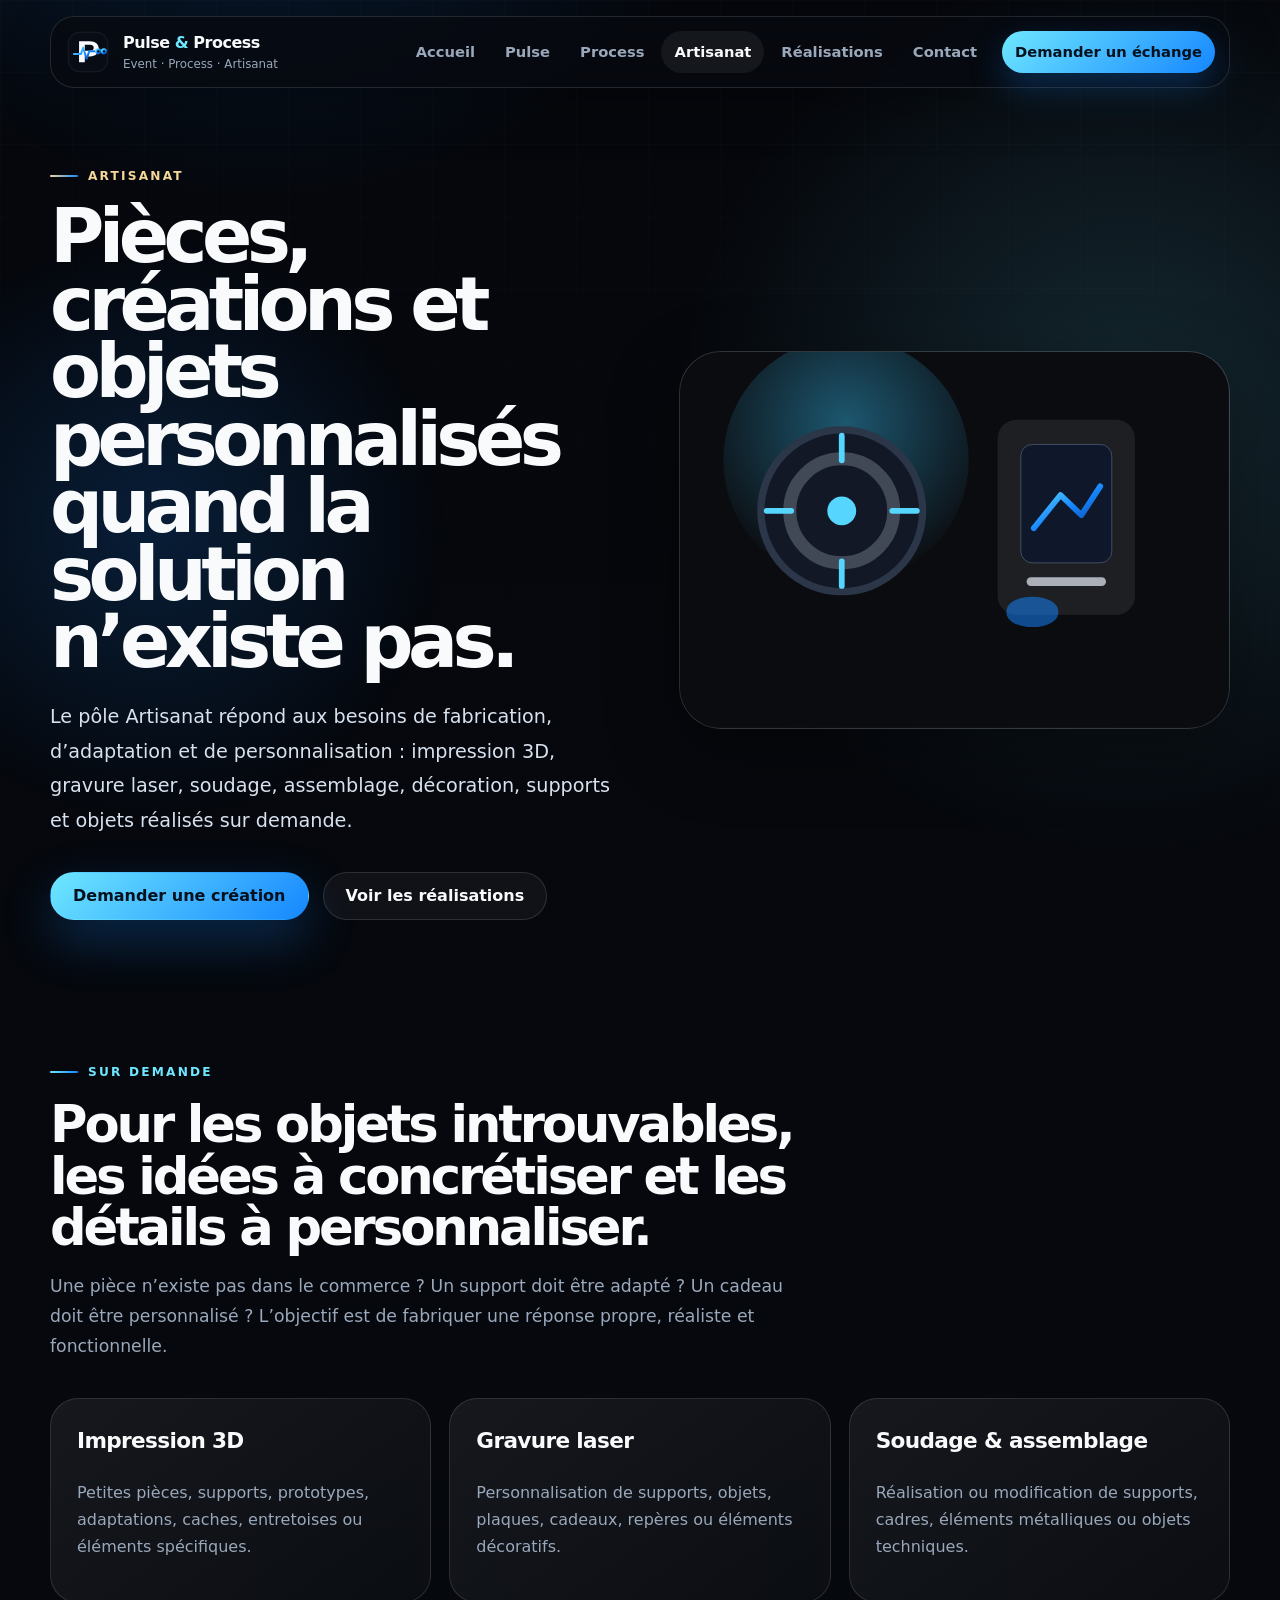
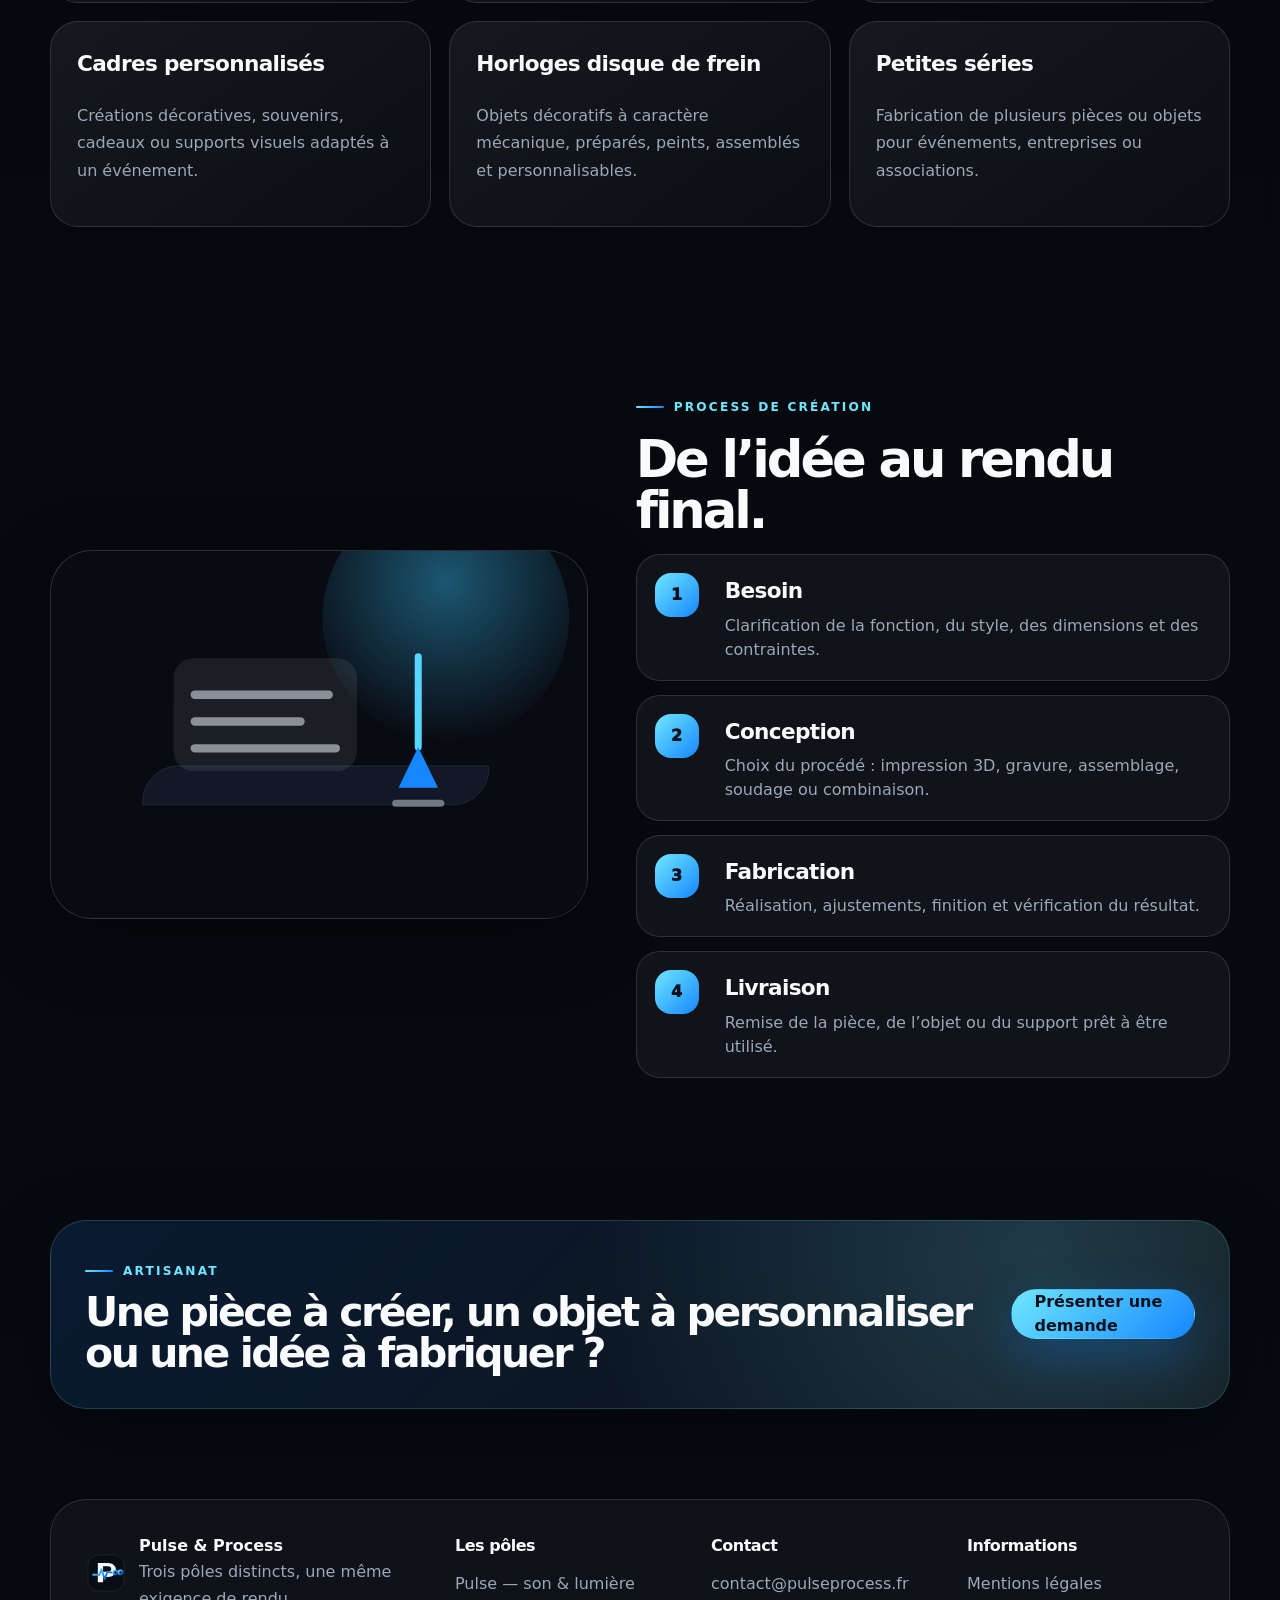
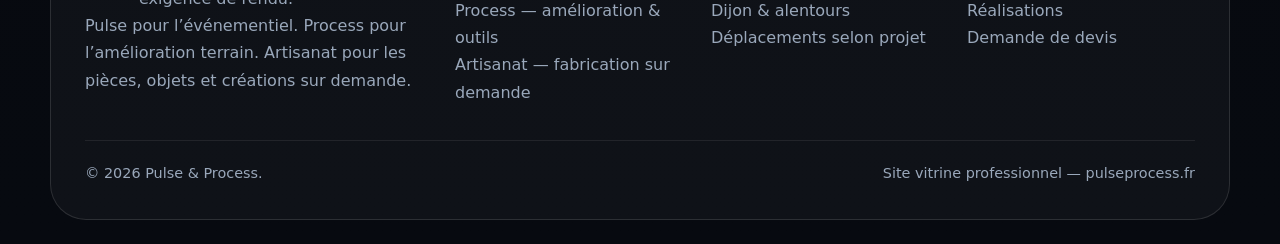
==== commit 798062c0: "Add files via upload" ====
--- a/artisanat.html
+++ b/artisanat.html
@@ -1,21 +1,6 @@
-<!doctype html>
-<html lang="fr">
-<head>
-  <meta charset="utf-8"><meta name="viewport" content="width=device-width, initial-scale=1">
-  <title>Craft & Custom — Cadres, horloges et objets personnalisés | Pulse & Process</title>
-  <meta name="description" content="Création d’objets personnalisés, cadres décoratifs, horloges à partir de disques de frein, supports gravés et petites séries sur mesure.">
-  <link rel="icon" href="favicon.svg" type="image/svg+xml"><link rel="preconnect" href="https://fonts.googleapis.com"><link rel="preconnect" href="https://fonts.gstatic.com" crossorigin><link href="https://fonts.googleapis.com/css2?family=Inter:wght@400;500;600;700;800;900&display=swap" rel="stylesheet"><link rel="stylesheet" href="styles.css">
-</head>
-<body>
-<header class="site-header" data-header><a class="brand" href="index.html"><img src="logo-pulse-process.svg" alt="Pulse & Process" class="brand-logo"></a><button class="nav-toggle" type="button" aria-label="Ouvrir le menu" aria-expanded="false" data-nav-toggle><span></span><span></span><span></span></button><nav class="main-nav" data-nav><a href="digital.html">Digital & Process</a><a href="evenementiel.html">Event & Sound</a><a class="active" href="artisanat.html">Craft & Custom</a><a href="index.html#contact" class="nav-cta">Contact</a></nav></header>
-<main>
-  <section class="page-hero page-hero-craft section-pad"><div class="container page-hero-grid"><div class="reveal"><p class="eyebrow">Pôle création</p><h1>Objets personnalisés, cadres décoratifs et pièces au caractère mécanique.</h1><p class="hero-lead">Pulse & Process conçoit des objets décoratifs et personnalisés : cadres, horloges à partir de disques de frein, gravures, supports visuels et créations adaptées aux événements ou aux cadeaux.</p><div class="hero-actions"><a class="btn btn-primary" href="index.html#contact">Demander une création</a><a class="btn btn-secondary" href="#creations">Voir les créations</a></div></div><div class="page-visual reveal delay-1"><figure class="photo-frame large"><img src="brake-disc-clock.svg" alt="Horloge personnalisée à partir d’un disque de frein"><figcaption>Cadres • Horloges • Objets</figcaption></figure></div></div></section>
-
-  <section id="creations" class="section-pad"><div class="container"><div class="section-heading reveal"><p class="eyebrow">Créations</p><h2>Une partie artisanale assumée, mais présentée proprement.</h2><p>Cette page met en avant la fabrication, la personnalisation et le rendu visuel. Elle ne se mélange pas avec les outils PME ou la sonorisation.</p></div><div class="craft-grid"><article class="craft-card reveal"><figure class="photo-frame"><img src="custom-frame.svg" alt="Cadre décoratif personnalisé"><figcaption>Cadres</figcaption></figure><h3>Cadres personnalisés</h3><p>Créations décoratives pour cadeaux, événements, passions automobiles, sneakers, objets souvenirs ou présentations visuelles.</p></article><article class="craft-card reveal delay-1"><figure class="photo-frame"><img src="brake-clock-detail.svg" alt="Détail d’horloge disque de frein"><figcaption>Horloges</figcaption></figure><h3>Horloges disque de frein</h3><p>Nettoyage, préparation, peinture, intégration lumineuse éventuelle et transformation d’un élément mécanique en objet décoratif.</p></article><article class="craft-card reveal delay-2"><figure class="photo-frame"><img src="custom-engraving.svg" alt="Objet personnalisé gravé"><figcaption>Personnalisation</figcaption></figure><h3>Gravure et supports</h3><p>Supports personnalisés, petites séries, éléments de décoration et objets adaptés à un événement ou à une identité visuelle.</p></article></div></div></section>
-
-  <section class="section-pad muted-section"><div class="container method-grid"><div class="reveal"><p class="eyebrow">Processus</p><h2>De l’idée au rendu final.</h2><p>Chaque création commence par une intention : cadeau, décoration, événement, passion ou besoin de personnalisation. Le résultat doit rester propre, solide et cohérent visuellement.</p></div><div class="timeline reveal delay-1"><article><strong>Idée</strong><span>Définition du style, du support, du message et du rendu souhaité.</span></article><article><strong>Conception</strong><span>Choix des matériaux, préparation du design, dimensions et finitions.</span></article><article><strong>Fabrication</strong><span>Découpe, gravure, assemblage, peinture ou intégration selon le projet.</span></article><article><strong>Finition</strong><span>Contrôle visuel, nettoyage et préparation à la remise.</span></article></div></div></section>
-
-  <section class="section-pad cta-band"><div class="container cta-inner reveal"><h2>Une création personnalisée doit être soignée dès le premier regard.</h2><a class="btn btn-primary" href="index.html#contact">Présenter une idée</a></div></section>
-</main>
-<footer class="site-footer"><div class="container footer-grid"><div><img src="logo-pulse-process.svg" alt="Pulse & Process" class="footer-logo"><p>Digital • Event • Craft</p></div><nav><a href="index.html">Accueil</a><a href="digital.html">Digital & Process</a><a href="evenementiel.html">Event & Sound</a><a href="mentions-legales.html">Mentions légales</a></nav></div></footer><script src="script.js"></script>
-</body></html>
+<!doctype html><html lang="fr"><head><meta charset="utf-8"><meta name="viewport" content="width=device-width, initial-scale=1"><title>Artisanat — Pièces, objets personnalisés et fabrication sur demande</title><meta name="description" content="Le pôle Artisanat réalise des pièces, supports, objets personnalisés, impressions 3D, gravures laser, soudures et créations sur demande."><meta property="og:title" content="Artisanat — Pièces, objets personnalisés et fabrication sur demande"><meta property="og:description" content="Le pôle Artisanat réalise des pièces, supports, objets personnalisés, impressions 3D, gravures laser, soudures et créations sur demande."><meta property="og:type" content="website"><meta property="og:url" content="https://pulseprocess.fr"><meta name="theme-color" content="#080c14"><link rel="icon" href='data:image/svg+xml,<svg xmlns="http://www.w3.org/2000/svg" viewBox="0 0 64 64"><rect width="64" height="64" rx="16" fill="%23080c14"/><path d="M18 46V16h17c8 0 13 4 13 11s-5 11-13 11h-8v8h-9z" fill="%23f8fafc"/><path d="M10 36h10l3-9 5 17 4-11h18" fill="none" stroke="%2338bdf8" stroke-width="4" stroke-linecap="round" stroke-linejoin="round"/></svg>'><link rel="stylesheet" href="styles.css"></head><body><header class="site-header" data-header><a class="brand" href="index.html" aria-label="Accueil Pulse & Process"><svg class="brand-mark" viewBox="0 0 72 72" aria-hidden="true"><defs><linearGradient id="ppBlue" x1="0" x2="1" y1="0" y2="1"><stop offset="0%" stop-color="#6ee7ff"/><stop offset="55%" stop-color="#1687ff"/><stop offset="100%" stop-color="#0a3f95"/></linearGradient></defs><rect x="5" y="5" width="62" height="62" rx="18" fill="#080c14" stroke="rgba(255,255,255,.14)"/><path d="M22 52V19h17c8.5 0 14 4.7 14 12s-5.5 12-14 12H31v9h-9Zm9-18h8c3.8 0 6-1.7 6-4.8 0-3-2.2-4.7-6-4.7h-8V34Z" fill="#f8fafc"/><path d="M14 39h11l3.4-10 5.4 18 4.1-12h7.8" fill="none" stroke="url(#ppBlue)" stroke-width="3.1" stroke-linecap="round" stroke-linejoin="round"/><circle cx="52" cy="35" r="3.4" fill="#080c14" stroke="url(#ppBlue)" stroke-width="3"/><circle cx="61" cy="35" r="3.4" fill="#080c14" stroke="url(#ppBlue)" stroke-width="3"/></svg><span class="brand-text"><strong><span>Pulse</span> <em>&</em> <span>Process</span></strong><small>Event · Process · Artisanat</small></span></a><button class="nav-toggle" type="button" aria-label="Ouvrir le menu" aria-expanded="false" data-nav-toggle><span></span><span></span></button><nav class="main-nav" data-nav><a class="" href="index.html">Accueil</a><a class="" href="pulse.html">Pulse</a><a class="" href="process.html">Process</a><a class="is-active" href="artisanat.html">Artisanat</a><a class="" href="realisations.html">Réalisations</a><a class="" href="contact.html">Contact</a><a class="nav-cta" href="contact.html">Demander un échange</a></nav></header><main>
+<section class="page-hero craft-bg"><div class="page-hero-copy reveal"><p class="eyebrow">Artisanat</p><h1>Pièces, créations et objets personnalisés quand la solution n’existe pas.</h1><p class="lead">Le pôle Artisanat répond aux besoins de fabrication, d’adaptation et de personnalisation : impression 3D, gravure laser, soudage, assemblage, décoration, supports et objets réalisés sur demande.</p><div class="hero-actions"><a class="btn btn-primary" href="contact.html">Demander une création</a><a class="btn btn-ghost" href="realisations.html">Voir les réalisations</a></div></div><div class="hero-visual reveal delay-1"><svg class="visual-svg" viewBox="0 0 760 520" role="img" aria-hidden="true"><defs><linearGradient id="gBlue" x1="0" y1="0" x2="1" y2="1"><stop offset="0%" stop-color="#6ee7ff"/><stop offset="52%" stop-color="#1687ff"/><stop offset="100%" stop-color="#0b3b91"/></linearGradient><radialGradient id="glow" cx="50%" cy="35%" r="65%"><stop offset="0%" stop-color="#37c8ff" stop-opacity=".4"/><stop offset="100%" stop-color="#37c8ff" stop-opacity="0"/></radialGradient><filter id="blurGlow" x="-20%" y="-20%" width="140%" height="140%"><feGaussianBlur stdDeviation="10" result="blur"/><feColorMatrix in="blur" type="matrix" values="0 0 0 0 0.1  0 0 0 0 0.55  0 0 0 0 1  0 0 0 .55 0"/><feMerge><feMergeNode/><feMergeNode in="SourceGraphic"/></feMerge></filter></defs><rect width="760" height="520" rx="38" fill="#0b0c10"/><circle cx="230" cy="150" r="170" fill="url(#glow)"/><g transform="translate(96 92)"><circle cx="128" cy="128" r="112" fill="#121826" stroke="#2b3648" stroke-width="10"/><circle cx="128" cy="128" r="72" fill="none" stroke="#c7d2e0" stroke-opacity=".26" stroke-width="18"/><circle cx="128" cy="128" r="20" fill="#56d6ff"/><g stroke="#56d6ff" stroke-width="8" stroke-linecap="round"><path d="M128 24v34"/><path d="M128 198v34"/><path d="M24 128h34"/><path d="M198 128h34"/></g></g><g transform="translate(440 94)"><rect x="0" y="0" width="190" height="270" rx="26" fill="#f8fafc" opacity=".08" stroke="#ffffff" stroke-opacity=".13"/><rect x="32" y="34" width="126" height="164" rx="16" fill="#0f172a" stroke="#52627a"/><path d="M50 150 L87 104 L116 132 L142 92" fill="none" stroke="url(#gBlue)" stroke-width="8" stroke-linecap="round" stroke-linejoin="round"/><rect x="40" y="218" width="110" height="12" rx="6" fill="#e5edf8" opacity=".7"/></g><path d="M524 360c0 28-72 28-72 0s72-28 72 0Z" fill="#1687ff" opacity=".52"/></svg></div></section>
+<section class="section"><div class="section-heading reveal"><p class="eyebrow">Sur demande</p><h2>Pour les objets introuvables, les idées à concrétiser et les détails à personnaliser.</h2><p>Une pièce n’existe pas dans le commerce ? Un support doit être adapté ? Un cadeau doit être personnalisé ? L’objectif est de fabriquer une réponse propre, réaliste et fonctionnelle.</p></div><div class="service-grid"><article class="service-card reveal"><h3>Impression 3D</h3><p>Petites pièces, supports, prototypes, adaptations, caches, entretoises ou éléments spécifiques.</p></article><article class="service-card reveal delay-1"><h3>Gravure laser</h3><p>Personnalisation de supports, objets, plaques, cadeaux, repères ou éléments décoratifs.</p></article><article class="service-card reveal delay-2"><h3>Soudage & assemblage</h3><p>Réalisation ou modification de supports, cadres, éléments métalliques ou objets techniques.</p></article><article class="service-card reveal"><h3>Cadres personnalisés</h3><p>Créations décoratives, souvenirs, cadeaux ou supports visuels adaptés à un événement.</p></article><article class="service-card reveal delay-1"><h3>Horloges disque de frein</h3><p>Objets décoratifs à caractère mécanique, préparés, peints, assemblés et personnalisables.</p></article><article class="service-card reveal delay-2"><h3>Petites séries</h3><p>Fabrication de plusieurs pièces ou objets pour événements, entreprises ou associations.</p></article></div></section>
+<section class="section split-section"><div class="visual-block reveal"><svg class="visual-svg" viewBox="0 0 760 520" role="img" aria-hidden="true"><defs><linearGradient id="gBlue" x1="0" y1="0" x2="1" y2="1"><stop offset="0%" stop-color="#6ee7ff"/><stop offset="52%" stop-color="#1687ff"/><stop offset="100%" stop-color="#0b3b91"/></linearGradient><radialGradient id="glow" cx="50%" cy="35%" r="65%"><stop offset="0%" stop-color="#37c8ff" stop-opacity=".4"/><stop offset="100%" stop-color="#37c8ff" stop-opacity="0"/></radialGradient><filter id="blurGlow" x="-20%" y="-20%" width="140%" height="140%"><feGaussianBlur stdDeviation="10" result="blur"/><feColorMatrix in="blur" type="matrix" values="0 0 0 0 0.1  0 0 0 0 0.55  0 0 0 0 1  0 0 0 .55 0"/><feMerge><feMergeNode/><feMergeNode in="SourceGraphic"/></feMerge></filter></defs><rect width="760" height="520" rx="38" fill="#090b13"/><circle cx="560" cy="95" r="175" fill="url(#glow)"/><g transform="translate(94 122)"><path d="M36 238h440c28 0 51-23 51-51v-4H87c-28 0-51 23-51 51v4Z" fill="#121826" stroke="#273247"/><rect x="80" y="30" width="260" height="160" rx="28" fill="#f8fafc" opacity=".08" stroke="#ffffff" stroke-opacity=".13"/><path d="M110 82h190M110 120h150M110 158h200" stroke="#e5edf8" stroke-opacity=".55" stroke-width="12" stroke-linecap="round"/><g transform="translate(385 28)"><path d="M42 0v128" stroke="#56d6ff" stroke-width="10" stroke-linecap="round"/><path d="M42 128l-28 58h56l-28-58Z" fill="#1687ff"/><path d="M10 208h64" stroke="#e5edf8" stroke-opacity=".45" stroke-width="10" stroke-linecap="round"/></g></g></svg></div><div class="reveal delay-1"><p class="eyebrow">Process de création</p><h2>De l’idée au rendu final.</h2><div class="timeline compact-timeline"><div><span>1</span><h3>Besoin</h3><p>Clarification de la fonction, du style, des dimensions et des contraintes.</p></div><div><span>2</span><h3>Conception</h3><p>Choix du procédé : impression 3D, gravure, assemblage, soudage ou combinaison.</p></div><div><span>3</span><h3>Fabrication</h3><p>Réalisation, ajustements, finition et vérification du résultat.</p></div><div><span>4</span><h3>Livraison</h3><p>Remise de la pièce, de l’objet ou du support prêt à être utilisé.</p></div></div></div></section>
+<section class="cta-band reveal"><div><p class="eyebrow">Artisanat</p><h2>Une pièce à créer, un objet à personnaliser ou une idée à fabriquer ?</h2></div><a class="btn btn-primary" href="contact.html">Présenter une demande</a></section>
+</main><footer class="site-footer"><div class="footer-grid"><div><div class="footer-brand"><svg class="brand-mark" viewBox="0 0 72 72" aria-hidden="true"><defs><linearGradient id="ppBlue" x1="0" x2="1" y1="0" y2="1"><stop offset="0%" stop-color="#6ee7ff"/><stop offset="55%" stop-color="#1687ff"/><stop offset="100%" stop-color="#0a3f95"/></linearGradient></defs><rect x="5" y="5" width="62" height="62" rx="18" fill="#080c14" stroke="rgba(255,255,255,.14)"/><path d="M22 52V19h17c8.5 0 14 4.7 14 12s-5.5 12-14 12H31v9h-9Zm9-18h8c3.8 0 6-1.7 6-4.8 0-3-2.2-4.7-6-4.7h-8V34Z" fill="#f8fafc"/><path d="M14 39h11l3.4-10 5.4 18 4.1-12h7.8" fill="none" stroke="url(#ppBlue)" stroke-width="3.1" stroke-linecap="round" stroke-linejoin="round"/><circle cx="52" cy="35" r="3.4" fill="#080c14" stroke="url(#ppBlue)" stroke-width="3"/><circle cx="61" cy="35" r="3.4" fill="#080c14" stroke="url(#ppBlue)" stroke-width="3"/></svg><div><strong>Pulse & Process</strong><span>Trois pôles distincts, une même exigence de rendu.</span></div></div><p class="footer-note">Pulse pour l’événementiel. Process pour l’amélioration terrain. Artisanat pour les pièces, objets et créations sur demande.</p></div><div><h3>Les pôles</h3><a href="pulse.html">Pulse — son & lumière</a><a href="process.html">Process — amélioration & outils</a><a href="artisanat.html">Artisanat — fabrication sur demande</a></div><div><h3>Contact</h3><a href="mailto:contact@pulseprocess.fr">contact@pulseprocess.fr</a><span>Dijon & alentours</span><span>Déplacements selon projet</span></div><div><h3>Informations</h3><a href="mentions-legales.html">Mentions légales</a><a href="realisations.html">Réalisations</a><a href="contact.html">Demande de devis</a></div></div><div class="footer-bottom"><span>© <span data-year></span> Pulse & Process.</span><span>Site vitrine professionnel — pulseprocess.fr</span></div></footer><script src="script.js"></script></body></html>
--- a/styles.css
+++ b/styles.css
@@ -1,16 +1,2 @@
-:root{
-  --ink:#0b1220;
-  --ink-2:#111827;
-  --muted:#64748b;
-  --line:#e2e8f0;
-  --soft:#f8fafc;
-  --blue:#1473e6;
-  --blue-2:#1d8bff;
-  --cyan:#1fb6ff;
-  --violet:#7c3aed;
-  --amber:#f59e0b;
-  --white:#ffffff;
-  --shadow:0 24px 70px rgba(15,23,42,.12);
-  --radius:28px;
-}
-*{box-sizing:border-box}html{scroll-behavior:smooth}body{margin:0;font-family:Inter,system-ui,-apple-system,BlinkMacSystemFont,"Segoe UI",sans-serif;color:var(--ink);background:#fff;line-height:1.6}a{color:inherit;text-decoration:none}img{max-width:100%;display:block}.container{width:min(1180px,calc(100% - 40px));margin-inline:auto}.section-pad{padding:112px 0}.eyebrow{margin:0 0 16px;color:var(--blue);font-size:.78rem;font-weight:800;letter-spacing:.18em;text-transform:uppercase}.site-header{position:sticky;top:0;z-index:50;display:flex;align-items:center;justify-content:space-between;gap:24px;padding:18px max(24px,calc((100vw - 1180px)/2));background:rgba(255,255,255,.86);backdrop-filter:blur(18px);border-bottom:1px solid rgba(226,232,240,.8);transition:box-shadow .25s ease,background .25s ease}.site-header.is-scrolled{box-shadow:0 14px 40px rgba(15,23,42,.08);background:rgba(255,255,255,.94)}.brand-logo{width:236px;height:auto}.main-nav{display:flex;align-items:center;gap:26px;font-size:.92rem;font-weight:650;color:#334155}.main-nav a{position:relative;transition:color .2s ease}.main-nav a:hover,.main-nav a.active{color:var(--blue)}.nav-cta{padding:10px 16px;border-radius:999px;background:var(--ink);color:#fff!important}.nav-cta:hover{background:var(--blue)}.nav-toggle{display:none;border:0;background:var(--ink);border-radius:14px;width:44px;height:44px;padding:11px;cursor:pointer}.nav-toggle span{display:block;height:2px;background:white;margin:5px 0;border-radius:2px}.hero{position:relative;overflow:hidden;background:radial-gradient(circle at 80% 10%,rgba(29,139,255,.16),transparent 32%),linear-gradient(180deg,#f8fbff 0%,#fff 100%)}.hero:before{content:"";position:absolute;inset:0;background-image:linear-gradient(rgba(15,23,42,.045) 1px,transparent 1px),linear-gradient(90deg,rgba(15,23,42,.045) 1px,transparent 1px);background-size:52px 52px;mask-image:linear-gradient(180deg,#000,transparent 70%)}.hero-grid{position:relative;display:grid;grid-template-columns:1.04fr .96fr;gap:62px;align-items:center}.hero h1,.page-hero h1{font-size:clamp(3rem,6vw,5.95rem);letter-spacing:-.075em;line-height:.94;margin:0;color:var(--ink)}.hero h1{max-width:850px}.hero-lead{font-size:1.13rem;color:#475569;max-width:710px;margin:26px 0 0}.hero-actions{display:flex;gap:14px;flex-wrap:wrap;margin-top:36px}.btn{display:inline-flex;align-items:center;justify-content:center;min-height:48px;padding:0 20px;border-radius:999px;font-size:.94rem;font-weight:800;transition:transform .2s ease,box-shadow .2s ease,background .2s ease}.btn:hover{transform:translateY(-2px)}.btn-primary{background:linear-gradient(135deg,var(--blue),var(--cyan));color:white;box-shadow:0 14px 32px rgba(20,115,230,.28)}.btn-secondary{background:white;color:var(--ink);border:1px solid var(--line)}.hero-panel{position:relative;padding:22px;border-radius:34px;background:rgba(255,255,255,.72);box-shadow:var(--shadow);border:1px solid rgba(226,232,240,.95);backdrop-filter:blur(16px)}.panel-topline{display:flex;gap:7px;margin-bottom:20px}.panel-topline span{width:11px;height:11px;border-radius:50%;background:#cbd5e1}.panel-topline span:nth-child(1){background:#ef4444}.panel-topline span:nth-child(2){background:#f59e0b}.panel-topline span:nth-child(3){background:#22c55e}.orbit-card-main{padding:28px;border-radius:24px;background:linear-gradient(145deg,#0b1220,#111827);color:white}.orbit-card strong{display:block;font-size:1.35rem}.orbit-card small{color:#cbd5e1}.orbit-list{display:grid;gap:12px;margin-top:16px}.orbit-list article{display:flex;gap:14px;align-items:center;padding:16px;border-radius:20px;background:#f8fafc;border:1px solid var(--line)}.orbit-list strong{display:block;color:var(--ink)}.orbit-list small{display:block;color:var(--muted);font-size:.84rem}.dot{width:12px;height:12px;border-radius:50%;box-shadow:0 0 0 6px rgba(20,115,230,.08)}.dot-blue{background:var(--blue)}.dot-violet{background:var(--violet);box-shadow:0 0 0 6px rgba(124,58,237,.08)}.dot-amber{background:var(--amber);box-shadow:0 0 0 6px rgba(245,158,11,.1)}.section-heading{max-width:780px;margin-bottom:48px}.section-heading.center{text-align:center;margin-inline:auto}.section-heading h2,.split-copy h2,.contact-grid h2,.cta-inner h2{font-size:clamp(2.25rem,4.3vw,4.35rem);letter-spacing:-.06em;line-height:1.02;margin:0}.section-heading p,.split-copy p,.contact-grid p{color:#64748b;font-size:1.03rem;margin:18px 0 0}.pole-grid{display:grid;gap:24px}.pole-card{display:grid;grid-template-columns:.82fr 1.18fr;gap:28px;align-items:stretch;padding:18px;border:1px solid var(--line);border-radius:34px;background:white;box-shadow:0 16px 55px rgba(15,23,42,.07);transition:transform .25s ease,box-shadow .25s ease}.pole-card:hover{transform:translateY(-4px);box-shadow:var(--shadow)}.pole-media{min-height:310px;border-radius:24px;overflow:hidden}.abstract{position:relative;background:#0b1220}.abstract:before,.abstract:after{content:"";position:absolute;inset:0}.abstract:before{background-image:linear-gradient(rgba(255,255,255,.055) 1px,transparent 1px),linear-gradient(90deg,rgba(255,255,255,.055) 1px,transparent 1px);background-size:32px 32px}.abstract-digital:after{background:radial-gradient(circle at 28% 25%,rgba(31,182,255,.65),transparent 22%),linear-gradient(135deg,rgba(20,115,230,.9),transparent 45%),radial-gradient(circle at 82% 78%,rgba(20,115,230,.8),transparent 28%)}.abstract-event:after{background:radial-gradient(circle at 35% 30%,rgba(124,58,237,.75),transparent 20%),radial-gradient(circle at 70% 70%,rgba(31,182,255,.65),transparent 24%),linear-gradient(135deg,rgba(11,18,32,.2),rgba(124,58,237,.55))}.abstract-craft:after{background:radial-gradient(circle at 35% 35%,rgba(245,158,11,.75),transparent 24%),radial-gradient(circle at 76% 70%,rgba(20,115,230,.55),transparent 24%),linear-gradient(135deg,rgba(17,24,39,.1),rgba(245,158,11,.38))}.pole-content{padding:28px 24px 28px 0}.card-label{font-size:.76rem;font-weight:800;letter-spacing:.16em;text-transform:uppercase;color:var(--blue);margin:0 0 8px}.pole-content h3{font-size:2rem;line-height:1;margin:0 0 16px;letter-spacing:-.04em}.pole-content p{color:#64748b;margin:0 0 18px}.check-list{display:grid;gap:10px;padding:0;margin:22px 0;list-style:none}.check-list li{position:relative;padding-left:26px;font-weight:650;color:#334155}.check-list li:before{content:"";position:absolute;left:0;top:.55em;width:10px;height:10px;border-radius:50%;background:var(--blue)}.text-link{display:inline-flex;color:var(--blue);font-weight:800}.text-link:after{content:"→";margin-left:8px;transition:transform .2s ease}.text-link:hover:after{transform:translateX(4px)}.split-section,.muted-section{background:#f8fafc;border-block:1px solid var(--line)}.split-grid,.method-grid,.contact-grid,.page-hero-grid{display:grid;grid-template-columns:.95fr 1.05fr;gap:64px;align-items:center}.principles{display:grid;gap:16px}.principles article,.timeline article{padding:24px;border-radius:24px;background:white;border:1px solid var(--line);box-shadow:0 12px 40px rgba(15,23,42,.05)}.principles strong,.timeline strong{display:block;font-size:1.2rem;letter-spacing:-.03em}.principles span,.timeline span{display:block;margin-top:6px;color:#64748b}.showcase-grid{display:grid;grid-template-columns:repeat(3,1fr);gap:22px}.showcase-card,.craft-card,.mini-card{border:1px solid var(--line);background:white;border-radius:28px;padding:16px;box-shadow:0 14px 45px rgba(15,23,42,.06)}.showcase-card h3,.craft-card h3,.mini-card h3{font-size:1.25rem;margin:18px 0 8px;letter-spacing:-.035em}.showcase-card p,.craft-card p,.mini-card p{margin:0;color:#64748b}.photo-frame{position:relative;min-height:260px;border-radius:22px;overflow:hidden;background:linear-gradient(135deg,#0b1220,#1e293b);margin:0}.photo-frame.large{min-height:420px}.photo-frame img{width:100%;height:100%;object-fit:cover;position:absolute;inset:0}.photo-frame.is-missing img{display:none}.photo-frame:before{content:"";position:absolute;inset:0;background:radial-gradient(circle at 30% 20%,rgba(31,182,255,.35),transparent 26%),linear-gradient(rgba(255,255,255,.06) 1px,transparent 1px),linear-gradient(90deg,rgba(255,255,255,.06) 1px,transparent 1px);background-size:auto,34px 34px,34px 34px;z-index:0}.photo-frame:after{content:"Visuel à intégrer";position:absolute;inset:auto 18px 18px 18px;padding:14px 16px;border-radius:16px;background:rgba(255,255,255,.92);color:#0f172a;font-weight:800;z-index:1}.photo-frame:not(.is-missing):after{display:none}.photo-frame figcaption{position:absolute;top:16px;left:16px;z-index:2;padding:8px 12px;border-radius:999px;background:rgba(255,255,255,.92);font-size:.75rem;font-weight:850;letter-spacing:.08em;text-transform:uppercase;color:#0f172a}.contact-section{background:linear-gradient(135deg,#0b1220,#111827);color:white}.contact-section .eyebrow,.contact-section a{color:#7dd3fc}.contact-section p{color:#cbd5e1}.contact-lines{margin-top:28px;display:grid;gap:10px}.contact-lines a{font-weight:800}.contact-form{display:grid;gap:14px;padding:28px;border:1px solid rgba(255,255,255,.12);background:rgba(255,255,255,.06);border-radius:30px}.contact-form label{display:grid;gap:8px;color:#e2e8f0;font-weight:700;font-size:.92rem}.contact-form input,.contact-form select,.contact-form textarea{width:100%;border:1px solid rgba(255,255,255,.16);background:rgba(255,255,255,.08);color:white;border-radius:16px;padding:14px 15px;font:inherit;outline:none}.contact-form input::placeholder,.contact-form textarea::placeholder{color:#94a3b8}.contact-form select option{color:#0f172a}.form-note{font-size:.82rem;margin:0;color:#94a3b8!important}.page-hero{background:#f8fafc;overflow:hidden}.page-hero-digital{background:radial-gradient(circle at 82% 8%,rgba(20,115,230,.16),transparent 30%),#f8fafc}.page-hero-event{background:radial-gradient(circle at 82% 8%,rgba(124,58,237,.16),transparent 30%),#f8fafc}.page-hero-craft{background:radial-gradient(circle at 82% 8%,rgba(245,158,11,.18),transparent 30%),#f8fafc}.page-hero h1{font-size:clamp(2.7rem,5.4vw,5.25rem)}.service-list{display:grid;gap:16px}.service-row{display:grid;grid-template-columns:.7fr 1.3fr;gap:32px;align-items:center;padding:28px;border-radius:28px;border:1px solid var(--line);background:#fff;box-shadow:0 10px 35px rgba(15,23,42,.05)}.service-number{font-size:.8rem;font-weight:900;color:var(--blue)}.service-row h3{font-size:1.45rem;margin:4px 0 0;letter-spacing:-.04em}.service-row p{margin:0;color:#64748b}.cards-2x2,.craft-grid{display:grid;grid-template-columns:repeat(2,1fr);gap:20px}.mini-card{padding:28px}.craft-grid{grid-template-columns:repeat(3,1fr)}.timeline{display:grid;gap:14px}.image-grid{display:grid;grid-template-columns:repeat(3,1fr);gap:18px}.cta-band{background:white}.cta-inner{display:flex;align-items:center;justify-content:space-between;gap:30px;padding:42px;border-radius:32px;background:linear-gradient(135deg,#0b1220,#111827);color:white}.cta-inner h2{font-size:clamp(2rem,3.4vw,3.5rem);max-width:780px}.site-footer{padding:44px 0;background:#f8fafc;border-top:1px solid var(--line)}.footer-grid{display:flex;align-items:center;justify-content:space-between;gap:28px}.footer-logo{width:220px}.site-footer p{margin:8px 0 0;color:#64748b}.site-footer nav{display:flex;gap:20px;flex-wrap:wrap;color:#475569;font-weight:650}.legal-page{background:#f8fafc}.legal-content{max-width:850px;background:white;border:1px solid var(--line);border-radius:28px;padding:42px;box-shadow:0 18px 55px rgba(15,23,42,.07)}.legal-content h1{font-size:clamp(2.3rem,5vw,4.2rem);letter-spacing:-.06em;line-height:1;margin:0 0 20px}.legal-content h2{margin-top:32px}.reveal{opacity:0;transform:translateY(22px);transition:opacity .7s ease,transform .7s ease}.reveal.is-visible{opacity:1;transform:none}.delay-1{transition-delay:.08s}.delay-2{transition-delay:.16s}.delay-3{transition-delay:.24s}@media (max-width:980px){.section-pad{padding:86px 0}.hero-grid,.page-hero-grid,.split-grid,.method-grid,.contact-grid{grid-template-columns:1fr;gap:38px}.pole-card{grid-template-columns:1fr}.pole-content{padding:8px 10px 14px}.showcase-grid,.craft-grid,.image-grid{grid-template-columns:1fr}.cards-2x2{grid-template-columns:1fr}.service-row{grid-template-columns:1fr;gap:12px}.footer-grid{align-items:flex-start;flex-direction:column}.cta-inner{align-items:flex-start;flex-direction:column}.brand-logo{width:210px}.main-nav{position:absolute;left:20px;right:20px;top:78px;display:none;flex-direction:column;align-items:stretch;padding:18px;background:white;border:1px solid var(--line);border-radius:22px;box-shadow:var(--shadow)}.main-nav.is-open{display:flex}.nav-toggle{display:block}}@media (max-width:640px){.container{width:min(100% - 28px,1180px)}.hero h1,.page-hero h1{font-size:2.65rem}.section-heading h2,.split-copy h2,.contact-grid h2{font-size:2.25rem}.hero-actions{flex-direction:column}.btn{width:100%}.pole-media{min-height:220px}.photo-frame,.photo-frame.large{min-height:250px}.site-header{padding:14px}.brand-logo{width:188px}}
+
+:root{--bg:#070a10;--bg-2:#0a0f19;--panel:#0f1624;--panel-2:#121b2c;--line:rgba(255,255,255,.12);--line-2:rgba(255,255,255,.08);--text:#f8fafc;--muted:#9aa8bb;--soft:#d8e2ee;--blue:#1687ff;--blue-2:#6ee7ff;--blue-3:#0b3b91;--craft:#d9b16e;--shadow:0 22px 70px rgba(0,0,0,.36);--radius:28px;--radius-lg:42px;--max:1180px}*{box-sizing:border-box}html{scroll-behavior:smooth}body{margin:0;font-family:Inter,ui-sans-serif,system-ui,-apple-system,BlinkMacSystemFont,"Segoe UI",sans-serif;background:radial-gradient(circle at 20% -10%,rgba(22,135,255,.25),transparent 34rem),radial-gradient(circle at 88% 12%,rgba(110,231,255,.15),transparent 28rem),linear-gradient(180deg,#05070c 0%,var(--bg) 100%);color:var(--text);line-height:1.5;overflow-x:hidden}body::before{content:"";position:fixed;inset:0;pointer-events:none;z-index:-1;background:linear-gradient(rgba(255,255,255,.025) 1px,transparent 1px),linear-gradient(90deg,rgba(255,255,255,.025) 1px,transparent 1px);background-size:72px 72px;mask-image:linear-gradient(to bottom,rgba(0,0,0,.75),transparent 75%)}a{color:inherit;text-decoration:none}img,svg{max-width:100%;display:block}button,input,select,textarea{font:inherit}::selection{background:var(--blue-2);color:#06111e}.site-header{position:sticky;top:0;z-index:50;display:flex;align-items:center;justify-content:space-between;gap:24px;width:min(var(--max),calc(100% - 32px));margin:16px auto 0;padding:12px 14px;border:1px solid var(--line);border-radius:24px;background:rgba(7,10,16,.78);backdrop-filter:blur(18px);box-shadow:0 18px 50px rgba(0,0,0,.25)}.brand{display:flex;align-items:center;gap:12px;min-width:max-content}.brand-mark{width:46px;height:46px;flex:none}.brand-text strong{display:block;font-size:1rem;letter-spacing:-.03em}.brand-text em{font-style:normal;color:var(--blue-2)}.brand-text small{display:block;margin-top:1px;color:var(--muted);font-size:.74rem}.main-nav{display:flex;align-items:center;gap:4px}.main-nav a{padding:10px 13px;border-radius:999px;color:var(--muted);font-size:.92rem;font-weight:650;transition:.22s ease}.main-nav a:hover,.main-nav a.is-active{color:var(--text);background:rgba(255,255,255,.06)}.main-nav .nav-cta{margin-left:8px;color:#06111e;background:linear-gradient(135deg,var(--blue-2),var(--blue));box-shadow:0 14px 35px rgba(22,135,255,.28)}.main-nav .nav-cta:hover{background:linear-gradient(135deg,#fff,var(--blue-2));color:#06111e}.nav-toggle{display:none}main{width:min(var(--max),calc(100% - 32px));margin:0 auto}.hero,.page-hero{min-height:calc(100vh - 84px);display:grid;grid-template-columns:1.02fr .98fr;align-items:center;gap:56px;padding:72px 0 54px}.page-hero{min-height:620px}.simple-hero{min-height:auto;grid-template-columns:1fr;padding:90px 0 36px}.hero-copy,.page-hero-copy{max-width:690px}.eyebrow{display:inline-flex;align-items:center;gap:10px;margin:0 0 18px;color:var(--blue-2);text-transform:uppercase;letter-spacing:.18em;font-size:.76rem;font-weight:900}.eyebrow::before{content:"";width:28px;height:2px;border-radius:999px;background:linear-gradient(90deg,var(--blue-2),var(--blue))}h1,h2,h3,p{margin-top:0}h1{margin-bottom:24px;font-size:clamp(3.1rem,7vw,6.9rem);line-height:.91;letter-spacing:-.075em;font-weight:850}.page-hero h1{font-size:clamp(2.9rem,5.8vw,5.9rem)}h2{margin-bottom:18px;font-size:clamp(2rem,4vw,4rem);line-height:1;letter-spacing:-.06em;font-weight:820}h3{letter-spacing:-.03em;font-size:1.35rem}.lead{color:var(--soft);font-size:clamp(1.05rem,1.5vw,1.25rem);line-height:1.8;max-width:670px}.lead strong{color:#fff}.hero-actions{display:flex;flex-wrap:wrap;gap:14px;margin-top:34px}.btn{display:inline-flex;align-items:center;justify-content:center;min-height:48px;padding:0 22px;border:1px solid transparent;border-radius:999px;font-weight:850;transition:.22s ease}.btn-primary{color:#06111e;background:linear-gradient(135deg,var(--blue-2),var(--blue));box-shadow:0 20px 50px rgba(22,135,255,.28)}.btn-primary:hover{transform:translateY(-2px);box-shadow:0 26px 64px rgba(22,135,255,.36)}.btn-ghost{color:var(--text);background:rgba(255,255,255,.045);border-color:var(--line)}.btn-ghost:hover,.btn-secondary:hover{background:rgba(255,255,255,.09);transform:translateY(-2px)}.btn-secondary{color:var(--text);border-color:var(--line);background:rgba(255,255,255,.06)}.hero-visual,.visual-block,.project-visual,.pole-media{border:1px solid var(--line);border-radius:var(--radius-lg);background:linear-gradient(145deg,rgba(255,255,255,.08),rgba(255,255,255,.025));box-shadow:var(--shadow);overflow:hidden}.visual-svg{width:100%;height:auto}.section{padding:82px 0}.section-tight{padding-top:34px}.section-heading{max-width:760px;margin-bottom:36px}.section-heading p:not(.eyebrow){color:var(--muted);font-size:1.08rem;line-height:1.75}.split-poles{display:grid;gap:24px}.pole-card{display:grid;grid-template-columns:.86fr 1.14fr;gap:28px;align-items:center;padding:18px;border:1px solid var(--line);border-radius:38px;background:rgba(255,255,255,.035);box-shadow:0 20px 70px rgba(0,0,0,.18)}.pole-card:nth-child(even){grid-template-columns:1.14fr .86fr}.pole-card:nth-child(even) .pole-media{order:2}.pole-content{padding:20px 22px}.pill{display:inline-flex;margin-bottom:18px;padding:7px 12px;border-radius:999px;background:rgba(110,231,255,.1);color:var(--blue-2);border:1px solid rgba(110,231,255,.18);font-size:.78rem;font-weight:900;text-transform:uppercase;letter-spacing:.12em}.pole-craft .pill{color:#f5d79a;border-color:rgba(217,177,110,.2);background:rgba(217,177,110,.1)}.pole-content h3{font-size:clamp(1.8rem,3vw,3rem);line-height:1.02;margin-bottom:16px}.pole-content p{color:var(--soft);font-size:1.04rem;line-height:1.75}.clean-list,.check-list{list-style:none;padding:0;margin:20px 0}.clean-list li,.check-list li{position:relative;padding-left:28px;margin:10px 0;color:var(--muted)}.clean-list li::before,.check-list li::before{content:"";position:absolute;left:0;top:.55em;width:10px;height:10px;border-radius:50%;background:linear-gradient(135deg,var(--blue-2),var(--blue));box-shadow:0 0 0 5px rgba(22,135,255,.12)}.text-link{display:inline-flex;color:var(--blue-2);font-weight:900;border-bottom:1px solid rgba(110,231,255,.45);padding-bottom:3px}.text-link:hover{color:#fff;border-color:#fff}.soft-panel{width:100vw;margin-left:calc(50% - 50vw);padding-left:max(16px,calc((100vw - var(--max))/2));padding-right:max(16px,calc((100vw - var(--max))/2));background:linear-gradient(135deg,rgba(22,135,255,.11),transparent 40%),rgba(255,255,255,.035);border-top:1px solid var(--line-2);border-bottom:1px solid var(--line-2)}.two-col{display:grid;grid-template-columns:.86fr 1.14fr;gap:54px;align-items:start}.big-text{font-size:1.18rem;line-height:1.85;color:var(--soft)}.value-grid{display:grid;grid-template-columns:repeat(2,1fr);gap:14px;margin-top:28px}.value-grid div{padding:22px;border:1px solid var(--line);border-radius:22px;background:rgba(255,255,255,.045)}.value-grid strong{display:block;color:var(--blue-2);font-size:.8rem;margin-bottom:8px}.value-grid span{color:#fff;font-weight:750}.project-grid{display:grid;grid-template-columns:repeat(3,1fr);gap:20px}.project-grid.compact{margin-top:10px}.project-card{padding:14px;border:1px solid var(--line);border-radius:30px;background:rgba(255,255,255,.04);transition:.22s ease}.project-card:hover{transform:translateY(-4px);background:rgba(255,255,255,.065)}.project-card .project-visual{border-radius:23px;margin-bottom:18px}.project-card span{color:var(--blue-2);font-size:.76rem;font-weight:900;text-transform:uppercase;letter-spacing:.16em}.project-card h3{margin:8px 0 10px}.project-card p{color:var(--muted);line-height:1.65}.center-actions{text-align:center;margin-top:34px}.cta-band{display:flex;align-items:center;justify-content:space-between;gap:28px;margin:60px 0 90px;padding:34px;border:1px solid rgba(110,231,255,.18);border-radius:36px;background:radial-gradient(circle at 84% 20%,rgba(110,231,255,.18),transparent 28rem),linear-gradient(135deg,rgba(22,135,255,.14),rgba(255,255,255,.04));box-shadow:var(--shadow)}.cta-band h2{font-size:clamp(1.8rem,3.2vw,3.3rem);margin:0}.cta-band .eyebrow{margin-bottom:12px}.page-hero.pulse-bg,.page-hero.process-bg,.page-hero.craft-bg{position:relative}.page-hero.pulse-bg::before,.page-hero.process-bg::before,.page-hero.craft-bg::before{content:"";position:absolute;inset:80px auto auto -20vw;width:56vw;height:56vw;z-index:-1;background:radial-gradient(circle,rgba(22,135,255,.18),transparent 58%)}.craft-bg .eyebrow{color:#f5d79a}.craft-bg .eyebrow::before{background:linear-gradient(90deg,#f5d79a,var(--blue))}.service-grid,.problem-grid{display:grid;grid-template-columns:repeat(3,1fr);gap:18px}.service-card,.problem-card{min-height:205px;padding:26px;border:1px solid var(--line);border-radius:28px;background:linear-gradient(145deg,rgba(255,255,255,.065),rgba(255,255,255,.025));transition:.22s ease}.service-card:hover,.problem-card:hover{transform:translateY(-3px);border-color:rgba(110,231,255,.25)}.service-card p,.problem-card p{color:var(--muted);line-height:1.7}.problem-card strong{display:inline-flex;color:var(--blue-2);margin-bottom:16px;font-size:.8rem;letter-spacing:.15em}.split-section{display:grid;grid-template-columns:.95fr 1.05fr;gap:48px;align-items:center}.list-columns{display:grid;grid-template-columns:repeat(2,1fr);gap:22px}.note,.form-note{color:var(--muted);font-size:.95rem;line-height:1.7}.timeline{display:grid;gap:14px}.timeline div{display:grid;grid-template-columns:52px 1fr;column-gap:18px;padding:22px;border:1px solid var(--line);border-radius:24px;background:rgba(255,255,255,.045)}.timeline span{grid-row:1 / span 2;display:grid;place-items:center;width:44px;height:44px;border-radius:16px;background:linear-gradient(135deg,var(--blue-2),var(--blue));color:#06111e;font-weight:950}.timeline h3{margin:2px 0 6px}.timeline p{margin:0;color:var(--muted)}.compact-timeline div{padding:18px}.filter-bar{display:flex;flex-wrap:wrap;gap:10px;margin-bottom:28px}.filter-btn{border:1px solid var(--line);border-radius:999px;background:rgba(255,255,255,.04);color:var(--muted);padding:10px 16px;cursor:pointer;font-weight:850}.filter-btn.is-active,.filter-btn:hover{color:#06111e;background:var(--blue-2)}.contact-layout{display:grid;grid-template-columns:.85fr 1.15fr;gap:24px;align-items:start}.contact-panel,.contact-form,.legal-page{padding:30px;border:1px solid var(--line);border-radius:34px;background:rgba(255,255,255,.04);box-shadow:var(--shadow)}.quick-choice{display:grid;gap:12px;margin-top:22px}.quick-choice a{display:block;padding:18px;border:1px solid var(--line);border-radius:22px;background:rgba(255,255,255,.04);transition:.22s ease}.quick-choice a:hover{transform:translateY(-2px);border-color:rgba(110,231,255,.28)}.quick-choice strong{display:block;margin-bottom:6px;color:#fff}.quick-choice span{color:var(--muted)}.form-grid{display:grid;grid-template-columns:repeat(2,1fr);gap:16px}label{display:grid;gap:8px;color:var(--soft);font-weight:750;margin-bottom:16px}input,select,textarea{width:100%;border:1px solid var(--line);border-radius:18px;background:rgba(0,0,0,.18);color:var(--text);padding:14px 16px;outline:none}input:focus,select:focus,textarea:focus{border-color:rgba(110,231,255,.55);box-shadow:0 0 0 4px rgba(22,135,255,.12)}textarea{resize:vertical}.legal-page{max-width:880px}.legal-page h2{font-size:1.7rem;margin-top:30px}.legal-page h2:first-child{margin-top:0}.legal-page p{color:var(--muted);line-height:1.8}.site-footer{width:min(var(--max),calc(100% - 32px));margin:0 auto 24px;padding:34px;border:1px solid var(--line);border-radius:36px;background:rgba(255,255,255,.035)}.footer-grid{display:grid;grid-template-columns:1.5fr repeat(3,1fr);gap:28px}.footer-brand{display:flex;gap:12px;align-items:center}.footer-brand .brand-mark{width:42px;height:42px}.footer-brand strong{display:block}.footer-brand span,.footer-note,.site-footer a,.site-footer div>span{display:block;color:var(--muted);line-height:1.7}.site-footer h3{font-size:1rem;margin-bottom:12px}.site-footer a:hover{color:#fff}.footer-bottom{display:flex;justify-content:space-between;gap:18px;margin-top:30px;padding-top:20px;border-top:1px solid var(--line-2);color:var(--muted);font-size:.9rem}.reveal{opacity:0;transform:translateY(22px);transition:opacity .7s ease,transform .7s ease}.reveal.is-visible{opacity:1;transform:none}.delay-1{transition-delay:.12s}.delay-2{transition-delay:.22s}[hidden]{display:none!important}@media (max-width:980px){.site-header{width:calc(100% - 22px);margin-top:10px}.nav-toggle{display:grid;place-items:center;width:46px;height:46px;border:1px solid var(--line);border-radius:16px;background:rgba(255,255,255,.05)}.nav-toggle span{width:20px;height:2px;background:#fff;border-radius:99px;display:block;transition:.22s ease}.nav-toggle span + span{margin-top:-12px}.nav-toggle.is-open span:first-child{transform:rotate(45deg) translate(1px,1px)}.nav-toggle.is-open span:last-child{transform:rotate(-45deg) translate(0,0)}.main-nav{position:absolute;top:calc(100% + 10px);left:0;right:0;display:none;flex-direction:column;align-items:stretch;padding:12px;border:1px solid var(--line);border-radius:24px;background:rgba(7,10,16,.96);box-shadow:var(--shadow)}.main-nav.is-open{display:flex}.main-nav .nav-cta{margin-left:0;text-align:center}.hero,.page-hero,.two-col,.split-section,.contact-layout{grid-template-columns:1fr}.hero{padding-top:54px}.page-hero{min-height:auto;padding:68px 0 34px}.pole-card,.pole-card:nth-child(even){grid-template-columns:1fr}.pole-card:nth-child(even) .pole-media{order:0}.project-grid,.service-grid,.problem-grid{grid-template-columns:repeat(2,1fr)}.footer-grid{grid-template-columns:1fr 1fr}}@media (max-width:680px){main,.site-footer{width:calc(100% - 20px)}.brand-text small{display:none}h1{font-size:3.25rem}.hero-actions,.cta-band,.footer-bottom{flex-direction:column;align-items:stretch}.btn{width:100%}.section{padding:58px 0}.pole-card,.contact-panel,.contact-form,.site-footer{border-radius:26px;padding:20px}.project-grid,.service-grid,.problem-grid,.form-grid,.value-grid,.list-columns,.footer-grid{grid-template-columns:1fr}.project-card,.service-card,.problem-card{border-radius:24px}.cta-band{padding:24px;border-radius:28px}}
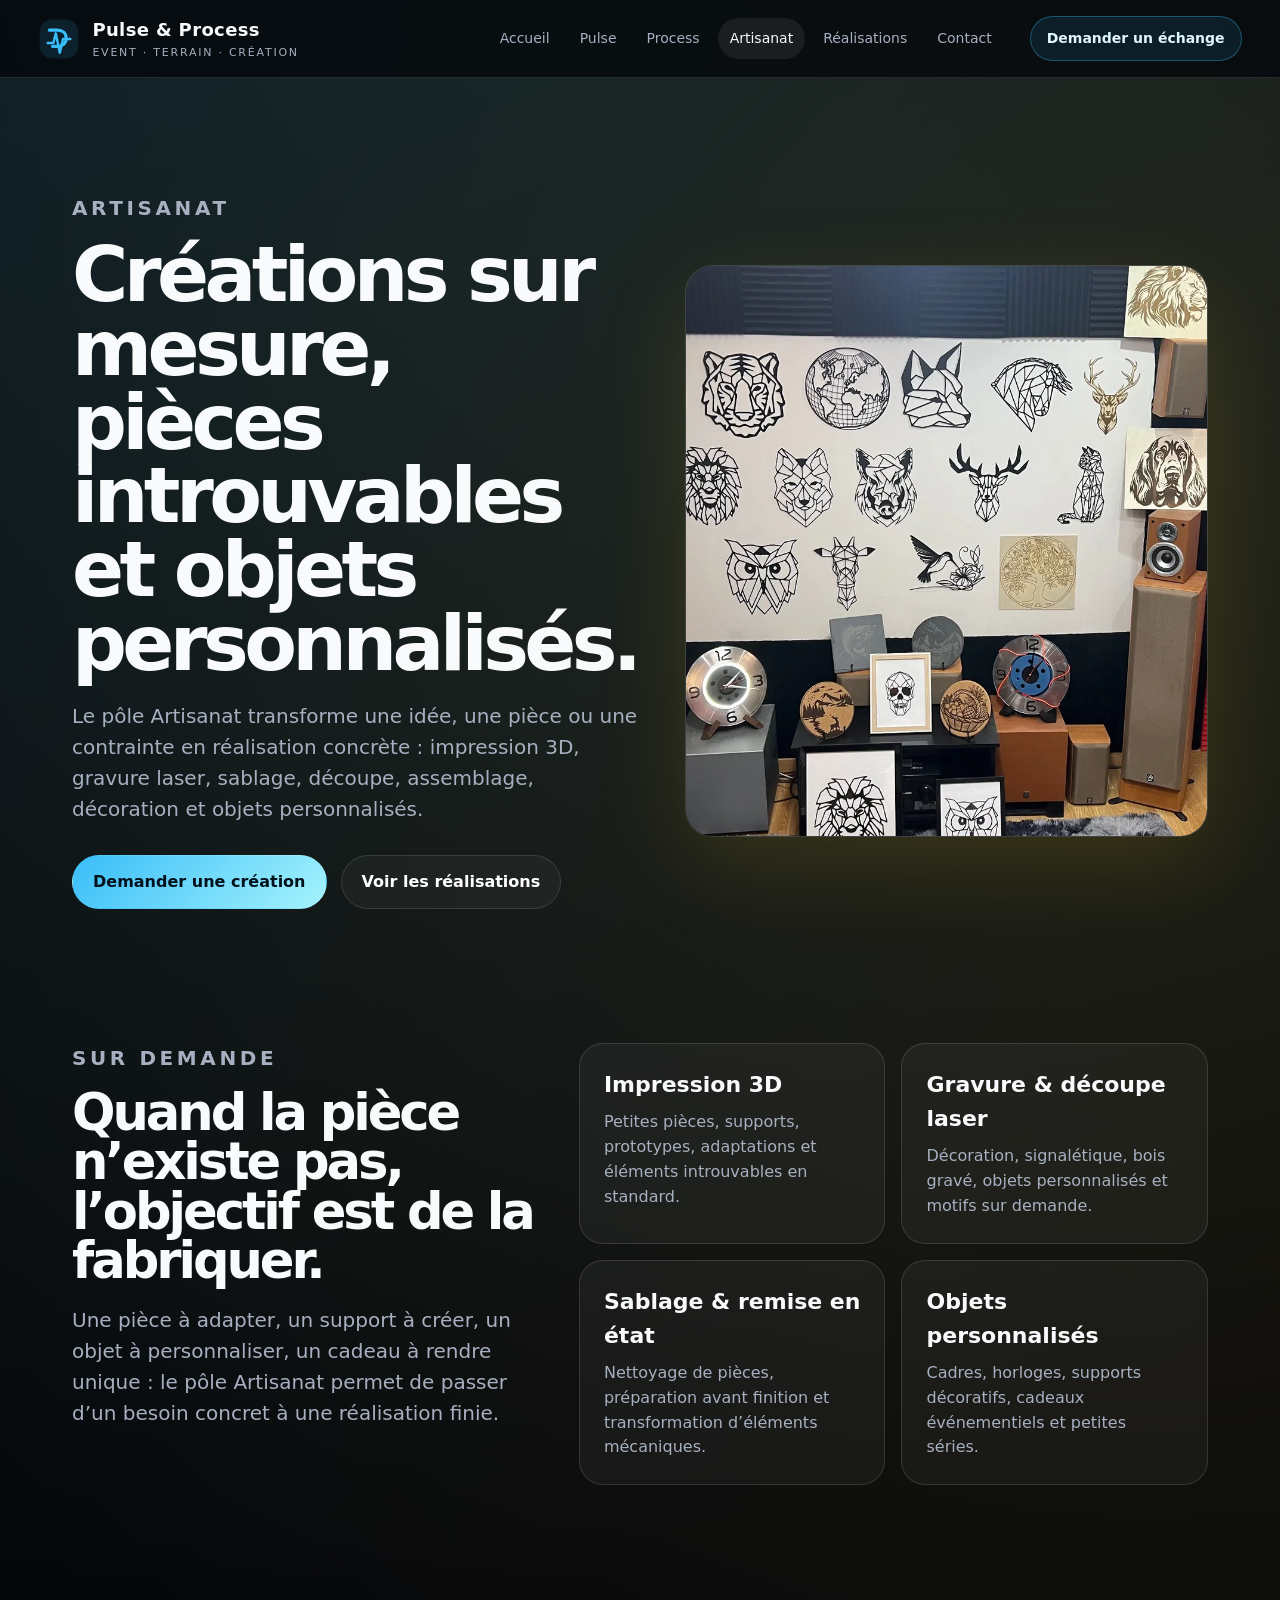
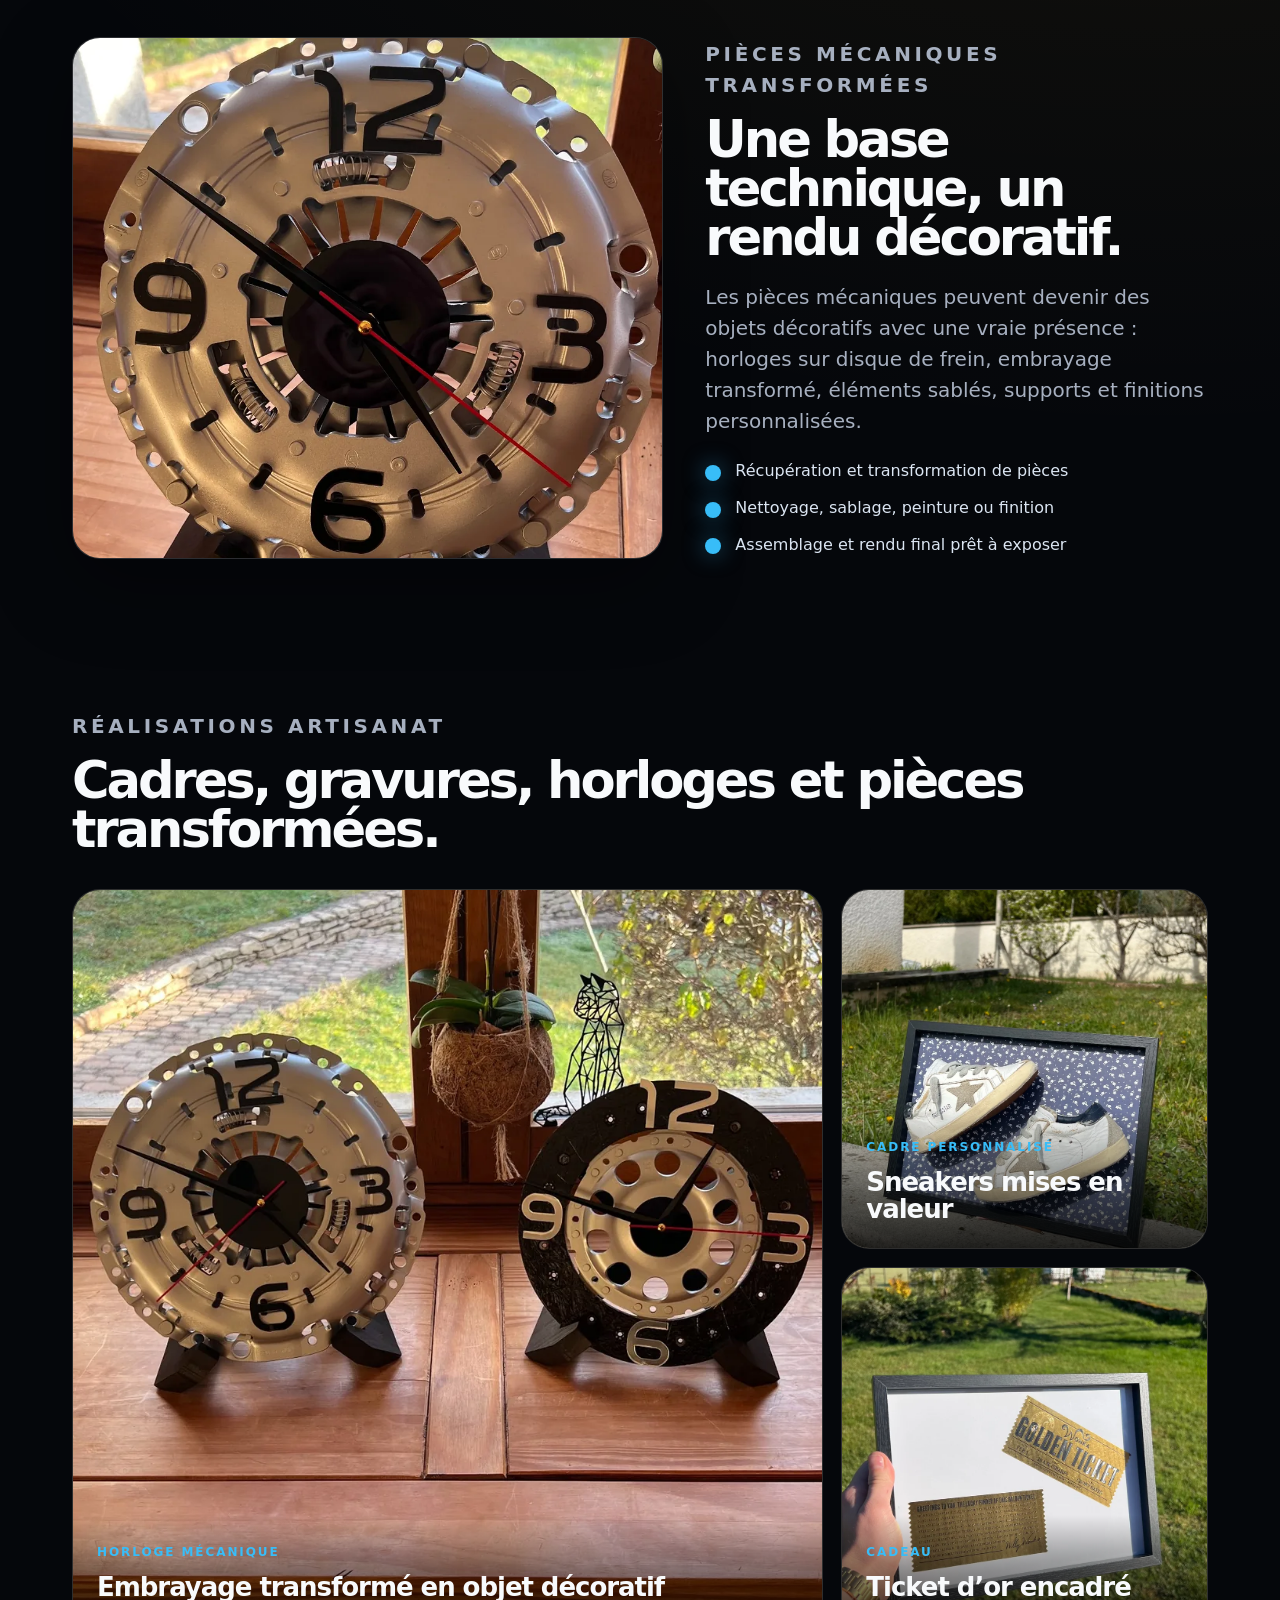
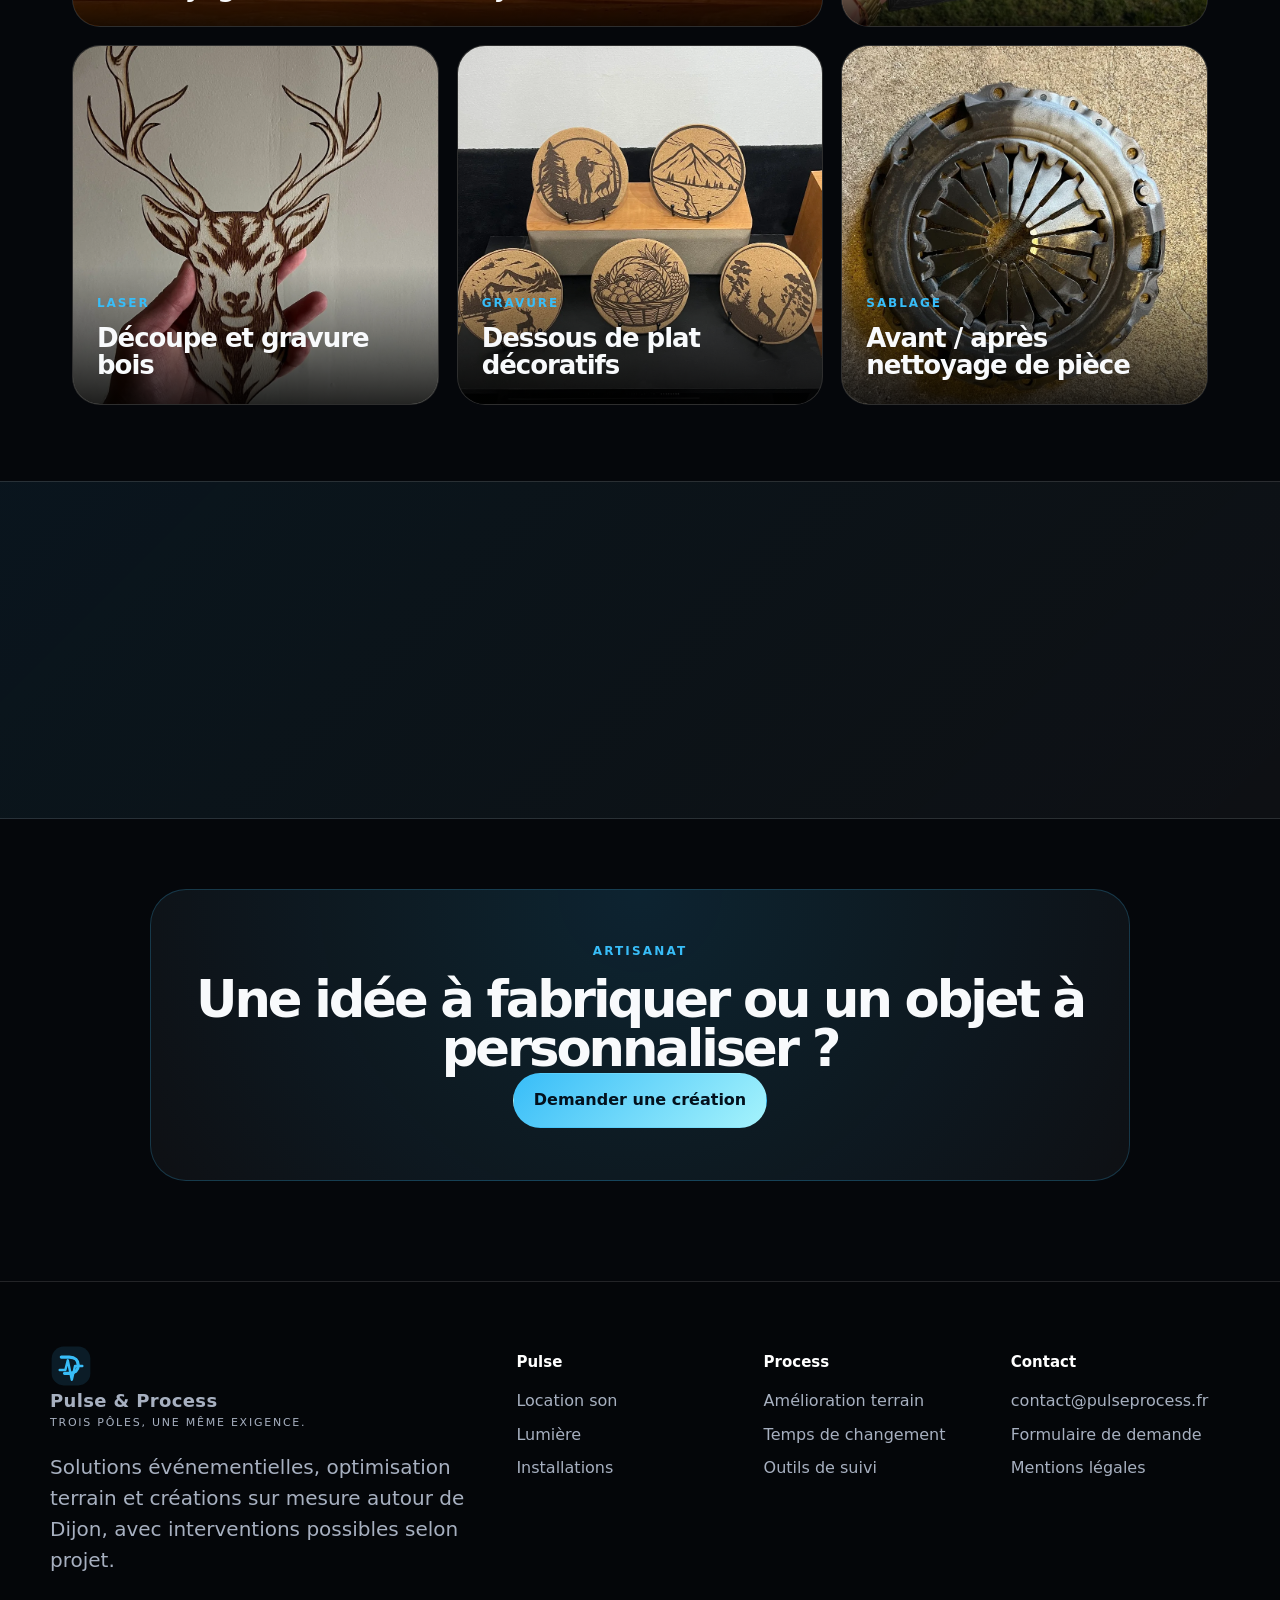
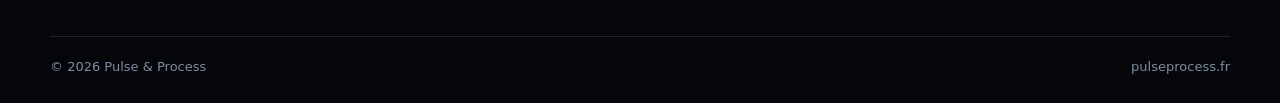
==== commit d5003d78: "Add files via upload" ====
--- a/artisanat.html
+++ b/artisanat.html
@@ -1,6 +1,78 @@
-<!doctype html><html lang="fr"><head><meta charset="utf-8"><meta name="viewport" content="width=device-width, initial-scale=1"><title>Artisanat — Pièces, objets personnalisés et fabrication sur demande</title><meta name="description" content="Le pôle Artisanat réalise des pièces, supports, objets personnalisés, impressions 3D, gravures laser, soudures et créations sur demande."><meta property="og:title" content="Artisanat — Pièces, objets personnalisés et fabrication sur demande"><meta property="og:description" content="Le pôle Artisanat réalise des pièces, supports, objets personnalisés, impressions 3D, gravures laser, soudures et créations sur demande."><meta property="og:type" content="website"><meta property="og:url" content="https://pulseprocess.fr"><meta name="theme-color" content="#080c14"><link rel="icon" href='data:image/svg+xml,<svg xmlns="http://www.w3.org/2000/svg" viewBox="0 0 64 64"><rect width="64" height="64" rx="16" fill="%23080c14"/><path d="M18 46V16h17c8 0 13 4 13 11s-5 11-13 11h-8v8h-9z" fill="%23f8fafc"/><path d="M10 36h10l3-9 5 17 4-11h18" fill="none" stroke="%2338bdf8" stroke-width="4" stroke-linecap="round" stroke-linejoin="round"/></svg>'><link rel="stylesheet" href="styles.css"></head><body><header class="site-header" data-header><a class="brand" href="index.html" aria-label="Accueil Pulse & Process"><svg class="brand-mark" viewBox="0 0 72 72" aria-hidden="true"><defs><linearGradient id="ppBlue" x1="0" x2="1" y1="0" y2="1"><stop offset="0%" stop-color="#6ee7ff"/><stop offset="55%" stop-color="#1687ff"/><stop offset="100%" stop-color="#0a3f95"/></linearGradient></defs><rect x="5" y="5" width="62" height="62" rx="18" fill="#080c14" stroke="rgba(255,255,255,.14)"/><path d="M22 52V19h17c8.5 0 14 4.7 14 12s-5.5 12-14 12H31v9h-9Zm9-18h8c3.8 0 6-1.7 6-4.8 0-3-2.2-4.7-6-4.7h-8V34Z" fill="#f8fafc"/><path d="M14 39h11l3.4-10 5.4 18 4.1-12h7.8" fill="none" stroke="url(#ppBlue)" stroke-width="3.1" stroke-linecap="round" stroke-linejoin="round"/><circle cx="52" cy="35" r="3.4" fill="#080c14" stroke="url(#ppBlue)" stroke-width="3"/><circle cx="61" cy="35" r="3.4" fill="#080c14" stroke="url(#ppBlue)" stroke-width="3"/></svg><span class="brand-text"><strong><span>Pulse</span> <em>&</em> <span>Process</span></strong><small>Event · Process · Artisanat</small></span></a><button class="nav-toggle" type="button" aria-label="Ouvrir le menu" aria-expanded="false" data-nav-toggle><span></span><span></span></button><nav class="main-nav" data-nav><a class="" href="index.html">Accueil</a><a class="" href="pulse.html">Pulse</a><a class="" href="process.html">Process</a><a class="is-active" href="artisanat.html">Artisanat</a><a class="" href="realisations.html">Réalisations</a><a class="" href="contact.html">Contact</a><a class="nav-cta" href="contact.html">Demander un échange</a></nav></header><main>
-<section class="page-hero craft-bg"><div class="page-hero-copy reveal"><p class="eyebrow">Artisanat</p><h1>Pièces, créations et objets personnalisés quand la solution n’existe pas.</h1><p class="lead">Le pôle Artisanat répond aux besoins de fabrication, d’adaptation et de personnalisation : impression 3D, gravure laser, soudage, assemblage, décoration, supports et objets réalisés sur demande.</p><div class="hero-actions"><a class="btn btn-primary" href="contact.html">Demander une création</a><a class="btn btn-ghost" href="realisations.html">Voir les réalisations</a></div></div><div class="hero-visual reveal delay-1"><svg class="visual-svg" viewBox="0 0 760 520" role="img" aria-hidden="true"><defs><linearGradient id="gBlue" x1="0" y1="0" x2="1" y2="1"><stop offset="0%" stop-color="#6ee7ff"/><stop offset="52%" stop-color="#1687ff"/><stop offset="100%" stop-color="#0b3b91"/></linearGradient><radialGradient id="glow" cx="50%" cy="35%" r="65%"><stop offset="0%" stop-color="#37c8ff" stop-opacity=".4"/><stop offset="100%" stop-color="#37c8ff" stop-opacity="0"/></radialGradient><filter id="blurGlow" x="-20%" y="-20%" width="140%" height="140%"><feGaussianBlur stdDeviation="10" result="blur"/><feColorMatrix in="blur" type="matrix" values="0 0 0 0 0.1  0 0 0 0 0.55  0 0 0 0 1  0 0 0 .55 0"/><feMerge><feMergeNode/><feMergeNode in="SourceGraphic"/></feMerge></filter></defs><rect width="760" height="520" rx="38" fill="#0b0c10"/><circle cx="230" cy="150" r="170" fill="url(#glow)"/><g transform="translate(96 92)"><circle cx="128" cy="128" r="112" fill="#121826" stroke="#2b3648" stroke-width="10"/><circle cx="128" cy="128" r="72" fill="none" stroke="#c7d2e0" stroke-opacity=".26" stroke-width="18"/><circle cx="128" cy="128" r="20" fill="#56d6ff"/><g stroke="#56d6ff" stroke-width="8" stroke-linecap="round"><path d="M128 24v34"/><path d="M128 198v34"/><path d="M24 128h34"/><path d="M198 128h34"/></g></g><g transform="translate(440 94)"><rect x="0" y="0" width="190" height="270" rx="26" fill="#f8fafc" opacity=".08" stroke="#ffffff" stroke-opacity=".13"/><rect x="32" y="34" width="126" height="164" rx="16" fill="#0f172a" stroke="#52627a"/><path d="M50 150 L87 104 L116 132 L142 92" fill="none" stroke="url(#gBlue)" stroke-width="8" stroke-linecap="round" stroke-linejoin="round"/><rect x="40" y="218" width="110" height="12" rx="6" fill="#e5edf8" opacity=".7"/></g><path d="M524 360c0 28-72 28-72 0s72-28 72 0Z" fill="#1687ff" opacity=".52"/></svg></div></section>
-<section class="section"><div class="section-heading reveal"><p class="eyebrow">Sur demande</p><h2>Pour les objets introuvables, les idées à concrétiser et les détails à personnaliser.</h2><p>Une pièce n’existe pas dans le commerce ? Un support doit être adapté ? Un cadeau doit être personnalisé ? L’objectif est de fabriquer une réponse propre, réaliste et fonctionnelle.</p></div><div class="service-grid"><article class="service-card reveal"><h3>Impression 3D</h3><p>Petites pièces, supports, prototypes, adaptations, caches, entretoises ou éléments spécifiques.</p></article><article class="service-card reveal delay-1"><h3>Gravure laser</h3><p>Personnalisation de supports, objets, plaques, cadeaux, repères ou éléments décoratifs.</p></article><article class="service-card reveal delay-2"><h3>Soudage & assemblage</h3><p>Réalisation ou modification de supports, cadres, éléments métalliques ou objets techniques.</p></article><article class="service-card reveal"><h3>Cadres personnalisés</h3><p>Créations décoratives, souvenirs, cadeaux ou supports visuels adaptés à un événement.</p></article><article class="service-card reveal delay-1"><h3>Horloges disque de frein</h3><p>Objets décoratifs à caractère mécanique, préparés, peints, assemblés et personnalisables.</p></article><article class="service-card reveal delay-2"><h3>Petites séries</h3><p>Fabrication de plusieurs pièces ou objets pour événements, entreprises ou associations.</p></article></div></section>
-<section class="section split-section"><div class="visual-block reveal"><svg class="visual-svg" viewBox="0 0 760 520" role="img" aria-hidden="true"><defs><linearGradient id="gBlue" x1="0" y1="0" x2="1" y2="1"><stop offset="0%" stop-color="#6ee7ff"/><stop offset="52%" stop-color="#1687ff"/><stop offset="100%" stop-color="#0b3b91"/></linearGradient><radialGradient id="glow" cx="50%" cy="35%" r="65%"><stop offset="0%" stop-color="#37c8ff" stop-opacity=".4"/><stop offset="100%" stop-color="#37c8ff" stop-opacity="0"/></radialGradient><filter id="blurGlow" x="-20%" y="-20%" width="140%" height="140%"><feGaussianBlur stdDeviation="10" result="blur"/><feColorMatrix in="blur" type="matrix" values="0 0 0 0 0.1  0 0 0 0 0.55  0 0 0 0 1  0 0 0 .55 0"/><feMerge><feMergeNode/><feMergeNode in="SourceGraphic"/></feMerge></filter></defs><rect width="760" height="520" rx="38" fill="#090b13"/><circle cx="560" cy="95" r="175" fill="url(#glow)"/><g transform="translate(94 122)"><path d="M36 238h440c28 0 51-23 51-51v-4H87c-28 0-51 23-51 51v4Z" fill="#121826" stroke="#273247"/><rect x="80" y="30" width="260" height="160" rx="28" fill="#f8fafc" opacity=".08" stroke="#ffffff" stroke-opacity=".13"/><path d="M110 82h190M110 120h150M110 158h200" stroke="#e5edf8" stroke-opacity=".55" stroke-width="12" stroke-linecap="round"/><g transform="translate(385 28)"><path d="M42 0v128" stroke="#56d6ff" stroke-width="10" stroke-linecap="round"/><path d="M42 128l-28 58h56l-28-58Z" fill="#1687ff"/><path d="M10 208h64" stroke="#e5edf8" stroke-opacity=".45" stroke-width="10" stroke-linecap="round"/></g></g></svg></div><div class="reveal delay-1"><p class="eyebrow">Process de création</p><h2>De l’idée au rendu final.</h2><div class="timeline compact-timeline"><div><span>1</span><h3>Besoin</h3><p>Clarification de la fonction, du style, des dimensions et des contraintes.</p></div><div><span>2</span><h3>Conception</h3><p>Choix du procédé : impression 3D, gravure, assemblage, soudage ou combinaison.</p></div><div><span>3</span><h3>Fabrication</h3><p>Réalisation, ajustements, finition et vérification du résultat.</p></div><div><span>4</span><h3>Livraison</h3><p>Remise de la pièce, de l’objet ou du support prêt à être utilisé.</p></div></div></div></section>
-<section class="cta-band reveal"><div><p class="eyebrow">Artisanat</p><h2>Une pièce à créer, un objet à personnaliser ou une idée à fabriquer ?</h2></div><a class="btn btn-primary" href="contact.html">Présenter une demande</a></section>
-</main><footer class="site-footer"><div class="footer-grid"><div><div class="footer-brand"><svg class="brand-mark" viewBox="0 0 72 72" aria-hidden="true"><defs><linearGradient id="ppBlue" x1="0" x2="1" y1="0" y2="1"><stop offset="0%" stop-color="#6ee7ff"/><stop offset="55%" stop-color="#1687ff"/><stop offset="100%" stop-color="#0a3f95"/></linearGradient></defs><rect x="5" y="5" width="62" height="62" rx="18" fill="#080c14" stroke="rgba(255,255,255,.14)"/><path d="M22 52V19h17c8.5 0 14 4.7 14 12s-5.5 12-14 12H31v9h-9Zm9-18h8c3.8 0 6-1.7 6-4.8 0-3-2.2-4.7-6-4.7h-8V34Z" fill="#f8fafc"/><path d="M14 39h11l3.4-10 5.4 18 4.1-12h7.8" fill="none" stroke="url(#ppBlue)" stroke-width="3.1" stroke-linecap="round" stroke-linejoin="round"/><circle cx="52" cy="35" r="3.4" fill="#080c14" stroke="url(#ppBlue)" stroke-width="3"/><circle cx="61" cy="35" r="3.4" fill="#080c14" stroke="url(#ppBlue)" stroke-width="3"/></svg><div><strong>Pulse & Process</strong><span>Trois pôles distincts, une même exigence de rendu.</span></div></div><p class="footer-note">Pulse pour l’événementiel. Process pour l’amélioration terrain. Artisanat pour les pièces, objets et créations sur demande.</p></div><div><h3>Les pôles</h3><a href="pulse.html">Pulse — son & lumière</a><a href="process.html">Process — amélioration & outils</a><a href="artisanat.html">Artisanat — fabrication sur demande</a></div><div><h3>Contact</h3><a href="mailto:contact@pulseprocess.fr">contact@pulseprocess.fr</a><span>Dijon & alentours</span><span>Déplacements selon projet</span></div><div><h3>Informations</h3><a href="mentions-legales.html">Mentions légales</a><a href="realisations.html">Réalisations</a><a href="contact.html">Demande de devis</a></div></div><div class="footer-bottom"><span>© <span data-year></span> Pulse & Process.</span><span>Site vitrine professionnel — pulseprocess.fr</span></div></footer><script src="script.js"></script></body></html>+<!doctype html>
+<html lang="fr">
+<head>
+  <meta charset="utf-8">
+  <meta name="viewport" content="width=device-width, initial-scale=1">
+  <title>Artisanat — Créations sur mesure, impression 3D, gravure laser et horloges</title>
+  <meta name="description" content="Le pôle Artisanat de Pulse & Process réalise des créations sur mesure, cadres personnalisés, horloges mécaniques, gravure laser, impression 3D et pièces introuvables.">
+  <meta property="og:title" content="Artisanat — Créations sur mesure, impression 3D, gravure laser et horloges">
+  <meta property="og:description" content="Le pôle Artisanat de Pulse & Process réalise des créations sur mesure, cadres personnalisés, horloges mécaniques, gravure laser, impression 3D et pièces introuvables.">
+  <meta property="og:type" content="website">
+  <meta property="og:url" content="https://pulseprocess.fr">
+  <meta name="theme-color" content="#05070b">
+  <link rel="preload" href="styles.css" as="style">
+  <link rel="stylesheet" href="styles.css">
+</head>
+<body>
+  <header class="site-header" data-header>
+  <a class="brand" href="index.html" aria-label="Retour à l’accueil Pulse & Process"><span class="brand-mark" aria-hidden="true"><svg viewBox="0 0 52 52" xmlns="http://www.w3.org/2000/svg"><rect x="2" y="2" width="48" height="48" rx="15" fill="currentColor" opacity=".12"/><path d="M12 31h7l3-12 5 24 4-17h9" fill="none" stroke="currentColor" stroke-width="3" stroke-linecap="round" stroke-linejoin="round"/><path d="M14 15h10c7 0 11 4 11 10s-4 10-11 10h-6" fill="none" stroke="currentColor" stroke-width="4" stroke-linecap="round"/></svg></span><span><strong>Pulse &amp; Process</strong><em>Event · Terrain · Création</em></span></a>
+  <button class="menu-toggle" type="button" aria-label="Ouvrir le menu" data-menu-toggle><span></span><span></span></button>
+  <nav class="site-nav" data-nav><a class="nav-link " href="index.html">Accueil</a>
+<a class="nav-link " href="pulse.html">Pulse</a>
+<a class="nav-link " href="process.html">Process</a>
+<a class="nav-link is-active" href="artisanat.html">Artisanat</a>
+<a class="nav-link " href="realisations.html">Réalisations</a>
+<a class="nav-link " href="contact.html">Contact</a></nav>
+  <a class="header-cta" href="contact.html">Demander un échange</a>
+</header>
+  <main>
+  
+<section class="page-hero craft-theme">
+  <div class="page-hero-text reveal"><p class="eyebrow">Artisanat</p><h1>Créations sur mesure, pièces introuvables et objets personnalisés.</h1><p>Le pôle Artisanat transforme une idée, une pièce ou une contrainte en réalisation concrète : impression 3D, gravure laser, sablage, découpe, assemblage, décoration et objets personnalisés.</p><div class="hero-actions"><a class="btn primary" href="contact.html">Demander une création</a><a class="btn ghost" href="#galerie-artisanat">Voir les réalisations</a></div></div>
+  <div class="page-hero-media reveal delay-1"><img src="craft-hero.webp" alt="Mur de créations artisanales, horloges, gravures et décorations" loading="eager"></div>
+</section>
+
+<section class="section split-section">
+  <div class="split-copy reveal"><p class="eyebrow">Sur demande</p><h2>Quand la pièce n’existe pas, l’objectif est de la fabriquer.</h2><p>Une pièce à adapter, un support à créer, un objet à personnaliser, un cadeau à rendre unique : le pôle Artisanat permet de passer d’un besoin concret à une réalisation finie.</p></div>
+  <div class="service-grid reveal delay-1">
+    <div class="service-card"><h3>Impression 3D</h3><p>Petites pièces, supports, prototypes, adaptations et éléments introuvables en standard.</p></div>
+    <div class="service-card"><h3>Gravure & découpe laser</h3><p>Décoration, signalétique, bois gravé, objets personnalisés et motifs sur demande.</p></div>
+    <div class="service-card"><h3>Sablage & remise en état</h3><p>Nettoyage de pièces, préparation avant finition et transformation d’éléments mécaniques.</p></div>
+    <div class="service-card"><h3>Objets personnalisés</h3><p>Cadres, horloges, supports décoratifs, cadeaux événementiels et petites séries.</p></div>
+  </div>
+</section>
+
+<section class="section media-feature">
+  <div class="feature-video reveal"><video src="craft-disc-loop.mp4" autoplay muted loop playsinline poster="craft-clock-disc-blue.webp"></video></div>
+  <div class="feature-copy reveal delay-1"><p class="eyebrow">Pièces mécaniques transformées</p><h2>Une base technique, un rendu décoratif.</h2><p>Les pièces mécaniques peuvent devenir des objets décoratifs avec une vraie présence : horloges sur disque de frein, embrayage transformé, éléments sablés, supports et finitions personnalisées.</p><ul class="check-list"><li>Récupération et transformation de pièces</li><li>Nettoyage, sablage, peinture ou finition</li><li>Assemblage et rendu final prêt à exposer</li></ul></div>
+</section>
+
+<section class="section" id="galerie-artisanat">
+  <div class="section-heading reveal"><p class="eyebrow">Réalisations Artisanat</p><h2>Cadres, gravures, horloges et pièces transformées.</h2></div>
+  <div class="gallery-grid craft-gallery">
+    <article class="gallery-card large reveal"><img src="craft-clock-clutch-gold.webp" alt="Horloge réalisée à partir d’un mécanisme d’embrayage"><div><span>Horloge mécanique</span><h3>Embrayage transformé en objet décoratif</h3></div></article>
+    <article class="gallery-card reveal"><img src="craft-cadre-golden-goose.webp" alt="Cadre personnalisé avec une paire de sneakers"><div><span>Cadre personnalisé</span><h3>Sneakers mises en valeur</h3></div></article>
+    <article class="gallery-card reveal"><img src="craft-golden-ticket.webp" alt="Ticket doré encadré"><div><span>Cadeau</span><h3>Ticket d’or encadré</h3></div></article>
+    <article class="gallery-card reveal"><img src="craft-laser-deer.webp" alt="Cerf découpé et gravé au laser"><div><span>Laser</span><h3>Découpe et gravure bois</h3></div></article>
+    <article class="gallery-card reveal"><img src="craft-coasters.webp" alt="Dessous de plat gravés"><div><span>Gravure</span><h3>Dessous de plat décoratifs</h3></div></article>
+    <article class="gallery-card reveal"><img src="craft-sablage-before-after.webp" alt="Comparaison avant après nettoyage par sablage"><div><span>Sablage</span><h3>Avant / après nettoyage de pièce</h3></div></article>
+  </div>
+</section>
+
+<section class="section dark-band"><div class="band-grid reveal"><div><p class="eyebrow">Applications</p><h2>Pour particuliers, passionnés et besoins spécifiques.</h2></div><div class="chips"><span>Pièce introuvable</span><span>Cadeau personnalisé</span><span>Décoration mécanique</span><span>Gravure laser</span><span>Impression 3D</span><span>Sablage</span><span>Petites séries</span><span>Événementiel</span></div></div></section>
+
+<section class="cta-section reveal"><p class="eyebrow">Artisanat</p><h2>Une idée à fabriquer ou un objet à personnaliser ?</h2><a class="btn primary" href="contact.html">Demander une création</a></section>
+
+  </main>
+  <footer class="footer">
+  <div class="footer-grid">
+    <div><a class="brand footer-brand" href="index.html"><span class="brand-mark" aria-hidden="true"><svg viewBox="0 0 52 52" xmlns="http://www.w3.org/2000/svg"><rect x="2" y="2" width="48" height="48" rx="15" fill="currentColor" opacity=".12"/><path d="M12 31h7l3-12 5 24 4-17h9" fill="none" stroke="currentColor" stroke-width="3" stroke-linecap="round" stroke-linejoin="round"/><path d="M14 15h10c7 0 11 4 11 10s-4 10-11 10h-6" fill="none" stroke="currentColor" stroke-width="4" stroke-linecap="round"/></svg></span><span><strong>Pulse &amp; Process</strong><em>Trois pôles, une même exigence.</em></span></a><p>Solutions événementielles, optimisation terrain et créations sur mesure autour de Dijon, avec interventions possibles selon projet.</p></div>
+    <div><h3>Pulse</h3><a href="pulse.html#location">Location son</a><a href="pulse.html#lumiere">Lumière</a><a href="pulse.html#installations">Installations</a></div>
+    <div><h3>Process</h3><a href="process.html#terrain">Amélioration terrain</a><a href="process.html#changements">Temps de changement</a><a href="process.html#outils">Outils de suivi</a></div>
+    <div><h3>Contact</h3><a href="mailto:contact@pulseprocess.fr">contact@pulseprocess.fr</a><a href="contact.html">Formulaire de demande</a><a href="mentions-legales.html">Mentions légales</a></div>
+  </div>
+  <div class="footer-bottom"><span>© 2026 Pulse &amp; Process</span><span>pulseprocess.fr</span></div>
+</footer>
+  <script src="script.js" defer></script>
+</body>
+</html>
--- a/styles.css
+++ b/styles.css
@@ -1,2 +1,11 @@
 
-:root{--bg:#070a10;--bg-2:#0a0f19;--panel:#0f1624;--panel-2:#121b2c;--line:rgba(255,255,255,.12);--line-2:rgba(255,255,255,.08);--text:#f8fafc;--muted:#9aa8bb;--soft:#d8e2ee;--blue:#1687ff;--blue-2:#6ee7ff;--blue-3:#0b3b91;--craft:#d9b16e;--shadow:0 22px 70px rgba(0,0,0,.36);--radius:28px;--radius-lg:42px;--max:1180px}*{box-sizing:border-box}html{scroll-behavior:smooth}body{margin:0;font-family:Inter,ui-sans-serif,system-ui,-apple-system,BlinkMacSystemFont,"Segoe UI",sans-serif;background:radial-gradient(circle at 20% -10%,rgba(22,135,255,.25),transparent 34rem),radial-gradient(circle at 88% 12%,rgba(110,231,255,.15),transparent 28rem),linear-gradient(180deg,#05070c 0%,var(--bg) 100%);color:var(--text);line-height:1.5;overflow-x:hidden}body::before{content:"";position:fixed;inset:0;pointer-events:none;z-index:-1;background:linear-gradient(rgba(255,255,255,.025) 1px,transparent 1px),linear-gradient(90deg,rgba(255,255,255,.025) 1px,transparent 1px);background-size:72px 72px;mask-image:linear-gradient(to bottom,rgba(0,0,0,.75),transparent 75%)}a{color:inherit;text-decoration:none}img,svg{max-width:100%;display:block}button,input,select,textarea{font:inherit}::selection{background:var(--blue-2);color:#06111e}.site-header{position:sticky;top:0;z-index:50;display:flex;align-items:center;justify-content:space-between;gap:24px;width:min(var(--max),calc(100% - 32px));margin:16px auto 0;padding:12px 14px;border:1px solid var(--line);border-radius:24px;background:rgba(7,10,16,.78);backdrop-filter:blur(18px);box-shadow:0 18px 50px rgba(0,0,0,.25)}.brand{display:flex;align-items:center;gap:12px;min-width:max-content}.brand-mark{width:46px;height:46px;flex:none}.brand-text strong{display:block;font-size:1rem;letter-spacing:-.03em}.brand-text em{font-style:normal;color:var(--blue-2)}.brand-text small{display:block;margin-top:1px;color:var(--muted);font-size:.74rem}.main-nav{display:flex;align-items:center;gap:4px}.main-nav a{padding:10px 13px;border-radius:999px;color:var(--muted);font-size:.92rem;font-weight:650;transition:.22s ease}.main-nav a:hover,.main-nav a.is-active{color:var(--text);background:rgba(255,255,255,.06)}.main-nav .nav-cta{margin-left:8px;color:#06111e;background:linear-gradient(135deg,var(--blue-2),var(--blue));box-shadow:0 14px 35px rgba(22,135,255,.28)}.main-nav .nav-cta:hover{background:linear-gradient(135deg,#fff,var(--blue-2));color:#06111e}.nav-toggle{display:none}main{width:min(var(--max),calc(100% - 32px));margin:0 auto}.hero,.page-hero{min-height:calc(100vh - 84px);display:grid;grid-template-columns:1.02fr .98fr;align-items:center;gap:56px;padding:72px 0 54px}.page-hero{min-height:620px}.simple-hero{min-height:auto;grid-template-columns:1fr;padding:90px 0 36px}.hero-copy,.page-hero-copy{max-width:690px}.eyebrow{display:inline-flex;align-items:center;gap:10px;margin:0 0 18px;color:var(--blue-2);text-transform:uppercase;letter-spacing:.18em;font-size:.76rem;font-weight:900}.eyebrow::before{content:"";width:28px;height:2px;border-radius:999px;background:linear-gradient(90deg,var(--blue-2),var(--blue))}h1,h2,h3,p{margin-top:0}h1{margin-bottom:24px;font-size:clamp(3.1rem,7vw,6.9rem);line-height:.91;letter-spacing:-.075em;font-weight:850}.page-hero h1{font-size:clamp(2.9rem,5.8vw,5.9rem)}h2{margin-bottom:18px;font-size:clamp(2rem,4vw,4rem);line-height:1;letter-spacing:-.06em;font-weight:820}h3{letter-spacing:-.03em;font-size:1.35rem}.lead{color:var(--soft);font-size:clamp(1.05rem,1.5vw,1.25rem);line-height:1.8;max-width:670px}.lead strong{color:#fff}.hero-actions{display:flex;flex-wrap:wrap;gap:14px;margin-top:34px}.btn{display:inline-flex;align-items:center;justify-content:center;min-height:48px;padding:0 22px;border:1px solid transparent;border-radius:999px;font-weight:850;transition:.22s ease}.btn-primary{color:#06111e;background:linear-gradient(135deg,var(--blue-2),var(--blue));box-shadow:0 20px 50px rgba(22,135,255,.28)}.btn-primary:hover{transform:translateY(-2px);box-shadow:0 26px 64px rgba(22,135,255,.36)}.btn-ghost{color:var(--text);background:rgba(255,255,255,.045);border-color:var(--line)}.btn-ghost:hover,.btn-secondary:hover{background:rgba(255,255,255,.09);transform:translateY(-2px)}.btn-secondary{color:var(--text);border-color:var(--line);background:rgba(255,255,255,.06)}.hero-visual,.visual-block,.project-visual,.pole-media{border:1px solid var(--line);border-radius:var(--radius-lg);background:linear-gradient(145deg,rgba(255,255,255,.08),rgba(255,255,255,.025));box-shadow:var(--shadow);overflow:hidden}.visual-svg{width:100%;height:auto}.section{padding:82px 0}.section-tight{padding-top:34px}.section-heading{max-width:760px;margin-bottom:36px}.section-heading p:not(.eyebrow){color:var(--muted);font-size:1.08rem;line-height:1.75}.split-poles{display:grid;gap:24px}.pole-card{display:grid;grid-template-columns:.86fr 1.14fr;gap:28px;align-items:center;padding:18px;border:1px solid var(--line);border-radius:38px;background:rgba(255,255,255,.035);box-shadow:0 20px 70px rgba(0,0,0,.18)}.pole-card:nth-child(even){grid-template-columns:1.14fr .86fr}.pole-card:nth-child(even) .pole-media{order:2}.pole-content{padding:20px 22px}.pill{display:inline-flex;margin-bottom:18px;padding:7px 12px;border-radius:999px;background:rgba(110,231,255,.1);color:var(--blue-2);border:1px solid rgba(110,231,255,.18);font-size:.78rem;font-weight:900;text-transform:uppercase;letter-spacing:.12em}.pole-craft .pill{color:#f5d79a;border-color:rgba(217,177,110,.2);background:rgba(217,177,110,.1)}.pole-content h3{font-size:clamp(1.8rem,3vw,3rem);line-height:1.02;margin-bottom:16px}.pole-content p{color:var(--soft);font-size:1.04rem;line-height:1.75}.clean-list,.check-list{list-style:none;padding:0;margin:20px 0}.clean-list li,.check-list li{position:relative;padding-left:28px;margin:10px 0;color:var(--muted)}.clean-list li::before,.check-list li::before{content:"";position:absolute;left:0;top:.55em;width:10px;height:10px;border-radius:50%;background:linear-gradient(135deg,var(--blue-2),var(--blue));box-shadow:0 0 0 5px rgba(22,135,255,.12)}.text-link{display:inline-flex;color:var(--blue-2);font-weight:900;border-bottom:1px solid rgba(110,231,255,.45);padding-bottom:3px}.text-link:hover{color:#fff;border-color:#fff}.soft-panel{width:100vw;margin-left:calc(50% - 50vw);padding-left:max(16px,calc((100vw - var(--max))/2));padding-right:max(16px,calc((100vw - var(--max))/2));background:linear-gradient(135deg,rgba(22,135,255,.11),transparent 40%),rgba(255,255,255,.035);border-top:1px solid var(--line-2);border-bottom:1px solid var(--line-2)}.two-col{display:grid;grid-template-columns:.86fr 1.14fr;gap:54px;align-items:start}.big-text{font-size:1.18rem;line-height:1.85;color:var(--soft)}.value-grid{display:grid;grid-template-columns:repeat(2,1fr);gap:14px;margin-top:28px}.value-grid div{padding:22px;border:1px solid var(--line);border-radius:22px;background:rgba(255,255,255,.045)}.value-grid strong{display:block;color:var(--blue-2);font-size:.8rem;margin-bottom:8px}.value-grid span{color:#fff;font-weight:750}.project-grid{display:grid;grid-template-columns:repeat(3,1fr);gap:20px}.project-grid.compact{margin-top:10px}.project-card{padding:14px;border:1px solid var(--line);border-radius:30px;background:rgba(255,255,255,.04);transition:.22s ease}.project-card:hover{transform:translateY(-4px);background:rgba(255,255,255,.065)}.project-card .project-visual{border-radius:23px;margin-bottom:18px}.project-card span{color:var(--blue-2);font-size:.76rem;font-weight:900;text-transform:uppercase;letter-spacing:.16em}.project-card h3{margin:8px 0 10px}.project-card p{color:var(--muted);line-height:1.65}.center-actions{text-align:center;margin-top:34px}.cta-band{display:flex;align-items:center;justify-content:space-between;gap:28px;margin:60px 0 90px;padding:34px;border:1px solid rgba(110,231,255,.18);border-radius:36px;background:radial-gradient(circle at 84% 20%,rgba(110,231,255,.18),transparent 28rem),linear-gradient(135deg,rgba(22,135,255,.14),rgba(255,255,255,.04));box-shadow:var(--shadow)}.cta-band h2{font-size:clamp(1.8rem,3.2vw,3.3rem);margin:0}.cta-band .eyebrow{margin-bottom:12px}.page-hero.pulse-bg,.page-hero.process-bg,.page-hero.craft-bg{position:relative}.page-hero.pulse-bg::before,.page-hero.process-bg::before,.page-hero.craft-bg::before{content:"";position:absolute;inset:80px auto auto -20vw;width:56vw;height:56vw;z-index:-1;background:radial-gradient(circle,rgba(22,135,255,.18),transparent 58%)}.craft-bg .eyebrow{color:#f5d79a}.craft-bg .eyebrow::before{background:linear-gradient(90deg,#f5d79a,var(--blue))}.service-grid,.problem-grid{display:grid;grid-template-columns:repeat(3,1fr);gap:18px}.service-card,.problem-card{min-height:205px;padding:26px;border:1px solid var(--line);border-radius:28px;background:linear-gradient(145deg,rgba(255,255,255,.065),rgba(255,255,255,.025));transition:.22s ease}.service-card:hover,.problem-card:hover{transform:translateY(-3px);border-color:rgba(110,231,255,.25)}.service-card p,.problem-card p{color:var(--muted);line-height:1.7}.problem-card strong{display:inline-flex;color:var(--blue-2);margin-bottom:16px;font-size:.8rem;letter-spacing:.15em}.split-section{display:grid;grid-template-columns:.95fr 1.05fr;gap:48px;align-items:center}.list-columns{display:grid;grid-template-columns:repeat(2,1fr);gap:22px}.note,.form-note{color:var(--muted);font-size:.95rem;line-height:1.7}.timeline{display:grid;gap:14px}.timeline div{display:grid;grid-template-columns:52px 1fr;column-gap:18px;padding:22px;border:1px solid var(--line);border-radius:24px;background:rgba(255,255,255,.045)}.timeline span{grid-row:1 / span 2;display:grid;place-items:center;width:44px;height:44px;border-radius:16px;background:linear-gradient(135deg,var(--blue-2),var(--blue));color:#06111e;font-weight:950}.timeline h3{margin:2px 0 6px}.timeline p{margin:0;color:var(--muted)}.compact-timeline div{padding:18px}.filter-bar{display:flex;flex-wrap:wrap;gap:10px;margin-bottom:28px}.filter-btn{border:1px solid var(--line);border-radius:999px;background:rgba(255,255,255,.04);color:var(--muted);padding:10px 16px;cursor:pointer;font-weight:850}.filter-btn.is-active,.filter-btn:hover{color:#06111e;background:var(--blue-2)}.contact-layout{display:grid;grid-template-columns:.85fr 1.15fr;gap:24px;align-items:start}.contact-panel,.contact-form,.legal-page{padding:30px;border:1px solid var(--line);border-radius:34px;background:rgba(255,255,255,.04);box-shadow:var(--shadow)}.quick-choice{display:grid;gap:12px;margin-top:22px}.quick-choice a{display:block;padding:18px;border:1px solid var(--line);border-radius:22px;background:rgba(255,255,255,.04);transition:.22s ease}.quick-choice a:hover{transform:translateY(-2px);border-color:rgba(110,231,255,.28)}.quick-choice strong{display:block;margin-bottom:6px;color:#fff}.quick-choice span{color:var(--muted)}.form-grid{display:grid;grid-template-columns:repeat(2,1fr);gap:16px}label{display:grid;gap:8px;color:var(--soft);font-weight:750;margin-bottom:16px}input,select,textarea{width:100%;border:1px solid var(--line);border-radius:18px;background:rgba(0,0,0,.18);color:var(--text);padding:14px 16px;outline:none}input:focus,select:focus,textarea:focus{border-color:rgba(110,231,255,.55);box-shadow:0 0 0 4px rgba(22,135,255,.12)}textarea{resize:vertical}.legal-page{max-width:880px}.legal-page h2{font-size:1.7rem;margin-top:30px}.legal-page h2:first-child{margin-top:0}.legal-page p{color:var(--muted);line-height:1.8}.site-footer{width:min(var(--max),calc(100% - 32px));margin:0 auto 24px;padding:34px;border:1px solid var(--line);border-radius:36px;background:rgba(255,255,255,.035)}.footer-grid{display:grid;grid-template-columns:1.5fr repeat(3,1fr);gap:28px}.footer-brand{display:flex;gap:12px;align-items:center}.footer-brand .brand-mark{width:42px;height:42px}.footer-brand strong{display:block}.footer-brand span,.footer-note,.site-footer a,.site-footer div>span{display:block;color:var(--muted);line-height:1.7}.site-footer h3{font-size:1rem;margin-bottom:12px}.site-footer a:hover{color:#fff}.footer-bottom{display:flex;justify-content:space-between;gap:18px;margin-top:30px;padding-top:20px;border-top:1px solid var(--line-2);color:var(--muted);font-size:.9rem}.reveal{opacity:0;transform:translateY(22px);transition:opacity .7s ease,transform .7s ease}.reveal.is-visible{opacity:1;transform:none}.delay-1{transition-delay:.12s}.delay-2{transition-delay:.22s}[hidden]{display:none!important}@media (max-width:980px){.site-header{width:calc(100% - 22px);margin-top:10px}.nav-toggle{display:grid;place-items:center;width:46px;height:46px;border:1px solid var(--line);border-radius:16px;background:rgba(255,255,255,.05)}.nav-toggle span{width:20px;height:2px;background:#fff;border-radius:99px;display:block;transition:.22s ease}.nav-toggle span + span{margin-top:-12px}.nav-toggle.is-open span:first-child{transform:rotate(45deg) translate(1px,1px)}.nav-toggle.is-open span:last-child{transform:rotate(-45deg) translate(0,0)}.main-nav{position:absolute;top:calc(100% + 10px);left:0;right:0;display:none;flex-direction:column;align-items:stretch;padding:12px;border:1px solid var(--line);border-radius:24px;background:rgba(7,10,16,.96);box-shadow:var(--shadow)}.main-nav.is-open{display:flex}.main-nav .nav-cta{margin-left:0;text-align:center}.hero,.page-hero,.two-col,.split-section,.contact-layout{grid-template-columns:1fr}.hero{padding-top:54px}.page-hero{min-height:auto;padding:68px 0 34px}.pole-card,.pole-card:nth-child(even){grid-template-columns:1fr}.pole-card:nth-child(even) .pole-media{order:0}.project-grid,.service-grid,.problem-grid{grid-template-columns:repeat(2,1fr)}.footer-grid{grid-template-columns:1fr 1fr}}@media (max-width:680px){main,.site-footer{width:calc(100% - 20px)}.brand-text small{display:none}h1{font-size:3.25rem}.hero-actions,.cta-band,.footer-bottom{flex-direction:column;align-items:stretch}.btn{width:100%}.section{padding:58px 0}.pole-card,.contact-panel,.contact-form,.site-footer{border-radius:26px;padding:20px}.project-grid,.service-grid,.problem-grid,.form-grid,.value-grid,.list-columns,.footer-grid{grid-template-columns:1fr}.project-card,.service-card,.problem-card{border-radius:24px}.cta-band{padding:24px;border-radius:28px}}
+:root{
+  --bg:#05070b; --bg2:#08111f; --panel:#0d1424; --panel2:#111a2d; --text:#f8fafc; --muted:#a7b0c0; --soft:#dbe5f2;
+  --line:rgba(255,255,255,.12); --blue:#38bdf8; --blue2:#0ea5e9; --amber:#fbbf24; --craft:#e7c16a; --white:#ffffff;
+  --radius:28px; --shadow:0 24px 80px rgba(0,0,0,.38); --max:1180px;
+}
+*{box-sizing:border-box} html{scroll-behavior:smooth} body{margin:0;background:radial-gradient(circle at 20% -10%,rgba(56,189,248,.16),transparent 38%),radial-gradient(circle at 90% 10%,rgba(251,191,36,.12),transparent 34%),var(--bg);color:var(--text);font-family:Inter,ui-sans-serif,system-ui,-apple-system,BlinkMacSystemFont,"Segoe UI",sans-serif;line-height:1.55;overflow-x:hidden} a{color:inherit;text-decoration:none} img,video{max-width:100%;display:block} ::selection{background:var(--blue);color:#03111d}
+.site-header{position:sticky;top:0;z-index:50;height:78px;display:flex;align-items:center;gap:26px;padding:0 clamp(18px,3vw,42px);background:rgba(5,7,11,.78);backdrop-filter:blur(18px);border-bottom:1px solid var(--line)}
+.brand{display:inline-flex;align-items:center;gap:12px;min-width:max-content}.brand-mark{width:42px;height:42px;display:grid;place-items:center;color:var(--blue)}.brand-mark svg{width:42px;height:42px}.brand strong{display:block;font-size:18px;letter-spacing:.02em}.brand em{display:block;font-size:11px;color:var(--muted);font-style:normal;text-transform:uppercase;letter-spacing:.16em}.site-nav{display:flex;align-items:center;gap:6px;margin-left:auto}.nav-link{font-size:14px;color:var(--muted);padding:10px 12px;border-radius:999px;transition:.25s}.nav-link:hover,.nav-link.is-active{color:var(--text);background:rgba(255,255,255,.07)}.header-cta{border:1px solid rgba(56,189,248,.35);background:rgba(56,189,248,.1);color:#e0f7ff;border-radius:999px;padding:11px 16px;font-size:14px;font-weight:700}.menu-toggle{display:none;margin-left:auto;background:transparent;border:1px solid var(--line);border-radius:14px;width:44px;height:44px}.menu-toggle span{display:block;width:18px;height:2px;background:#fff;margin:5px auto;border-radius:10px}.hero,.page-hero{max-width:var(--max);margin:0 auto;padding:clamp(76px,9vw,128px) 22px 58px;display:grid;grid-template-columns:1fr 1fr;gap:48px;align-items:center}.hero-home{min-height:calc(100vh - 80px)}.compact-hero{grid-template-columns:1fr;max-width:900px;padding-bottom:26px}.eyebrow{color:var(--blue);font-weight:800;text-transform:uppercase;letter-spacing:.18em;font-size:12px;margin:0 0 14px}.hero h1,.page-hero h1,.section-heading h2,.split-copy h2,.feature-copy h2,.cta-section h2{font-size:clamp(40px,6vw,80px);line-height:.96;letter-spacing:-.06em;margin:0}.section-heading h2,.split-copy h2,.feature-copy h2,.cta-section h2{font-size:clamp(34px,4vw,58px)}.hero-lead,.page-hero p,.section-heading p,.split-copy p,.feature-copy p,.footer p{color:var(--muted);font-size:clamp(16px,1.6vw,20px);max-width:680px}.hero-actions{display:flex;gap:14px;flex-wrap:wrap;margin-top:30px}.btn{display:inline-flex;align-items:center;justify-content:center;border-radius:999px;padding:14px 20px;font-weight:800;transition:.25s;border:1px solid transparent}.btn.primary{background:linear-gradient(135deg,var(--blue),#a5f3fc);color:#03111d}.btn.ghost{border-color:var(--line);background:rgba(255,255,255,.04);color:#fff}.btn:hover{transform:translateY(-2px)}.hero-showcase{display:grid;grid-template-columns:1.3fr .7fr;gap:14px}.showcase-main,.showcase-stack img,.page-hero-media,.feature-video,.feature-img{border:1px solid var(--line);background:rgba(255,255,255,.04);border-radius:var(--radius);overflow:hidden;box-shadow:var(--shadow)}.showcase-main img{width:100%;height:620px;object-fit:cover}.showcase-stack{display:grid;gap:14px}.showcase-stack img{width:100%;height:303px;object-fit:cover}.page-hero-media img{width:100%;height:570px;object-fit:cover}.pulse-theme .page-hero-media,.pulse .pole-card{box-shadow:0 30px 90px rgba(56,189,248,.16)}.process-theme .page-hero-media,.process .pole-card{box-shadow:0 30px 90px rgba(14,165,233,.14)}.craft-theme .page-hero-media,.craft .pole-card{box-shadow:0 30px 90px rgba(251,191,36,.13)}.section{max-width:var(--max);margin:0 auto;padding:76px 22px}.section-heading{margin-bottom:34px}.poles-grid{display:grid;grid-template-columns:repeat(3,1fr);gap:18px}.pole-card{background:linear-gradient(180deg,rgba(255,255,255,.075),rgba(255,255,255,.035));border:1px solid var(--line);border-radius:var(--radius);overflow:hidden;min-height:560px;display:flex;flex-direction:column}.pole-card img{height:260px;width:100%;object-fit:cover}.pole-card div{padding:26px}.pole-card span,.proof-card span,.gallery-card span,.portfolio-item span{font-size:12px;letter-spacing:.16em;text-transform:uppercase;color:var(--blue);font-weight:800}.pole-card h3,.proof-card h3,.gallery-card h3,.portfolio-item h3{font-size:26px;line-height:1.05;letter-spacing:-.04em;margin:10px 0}.pole-card p,.proof-card p,.portfolio-item p{color:var(--muted)}.pole-card a{display:inline-flex;margin-top:8px;color:#dff7ff;font-weight:800}.dark-band{max-width:none;background:linear-gradient(135deg,rgba(56,189,248,.08),rgba(255,255,255,.035));border-top:1px solid var(--line);border-bottom:1px solid var(--line)}.band-grid{max-width:var(--max);margin:0 auto;display:grid;grid-template-columns:.82fr 1fr;gap:42px;padding:10px 0}.text-cols{display:grid;grid-template-columns:1fr 1fr;gap:26px;color:var(--muted)}.proof-grid{display:grid;grid-template-columns:repeat(3,1fr);gap:18px}.proof-card{background:rgba(255,255,255,.045);border:1px solid var(--line);border-radius:var(--radius);overflow:hidden;transition:.25s}.proof-card:hover,.gallery-card:hover,.portfolio-item:hover{transform:translateY(-4px);border-color:rgba(56,189,248,.35)}.proof-card img{height:290px;width:100%;object-fit:cover}.proof-card h3,.proof-card span{display:block;margin-left:22px;margin-right:22px}.proof-card span{margin-top:20px}.proof-card h3{margin-bottom:24px}.split-section{display:grid;grid-template-columns:.85fr 1.15fr;gap:42px;align-items:start}.service-grid{display:grid;grid-template-columns:1fr 1fr;gap:16px}.service-card,.step-card{background:rgba(255,255,255,.045);border:1px solid var(--line);border-radius:24px;padding:24px}.service-card h3,.step-card h3{font-size:22px;margin:0 0 8px}.service-card p,.step-card p{margin:0;color:var(--muted)}.media-feature{display:grid;grid-template-columns:1fr .85fr;gap:42px;align-items:center}.feature-video video,.feature-img img{width:100%;height:520px;object-fit:cover}.check-list{padding:0;margin:22px 0 0;display:grid;gap:12px}.check-list li{list-style:none;position:relative;padding-left:30px;color:var(--soft)}.check-list li:before{content:"";position:absolute;left:0;top:.35em;width:16px;height:16px;border-radius:50%;background:var(--blue);box-shadow:0 0 22px rgba(56,189,248,.5)}.gallery-grid{display:grid;grid-template-columns:repeat(3,1fr);grid-auto-rows:360px;gap:18px}.gallery-card{position:relative;border:1px solid var(--line);border-radius:var(--radius);overflow:hidden;background:#111;transition:.25s}.gallery-card.large{grid-column:span 2;grid-row:span 2}.gallery-card img{width:100%;height:100%;object-fit:cover}.gallery-card:after,.proof-card:after{content:""}.gallery-card div{position:absolute;left:0;right:0;bottom:0;padding:24px;background:linear-gradient(transparent,rgba(0,0,0,.82))}.gallery-card h3{margin-bottom:0}.chips{display:flex;flex-wrap:wrap;gap:12px}.chips span{border:1px solid var(--line);background:rgba(255,255,255,.06);border-radius:999px;padding:10px 14px;color:#e2e8f0;font-weight:700}.steps-grid{display:grid;grid-template-columns:repeat(4,1fr);gap:16px}.step-card span{color:var(--blue);font-weight:900;font-size:13px}.proof-process .proof-card img{height:280px}.filter-bar{display:flex;gap:10px;flex-wrap:wrap;margin-bottom:26px}.filter-btn{border:1px solid var(--line);background:rgba(255,255,255,.04);color:var(--text);padding:11px 16px;border-radius:999px;font-weight:800;cursor:pointer}.filter-btn.active{background:var(--blue);color:#06111f}.portfolio-grid{display:grid;grid-template-columns:repeat(3,1fr);gap:18px}.portfolio-item{background:rgba(255,255,255,.045);border:1px solid var(--line);border-radius:var(--radius);overflow:hidden;padding-bottom:22px;transition:.25s}.portfolio-item img{height:300px;width:100%;object-fit:cover}.portfolio-item h3,.portfolio-item p,.portfolio-item span{display:block;margin-left:22px;margin-right:22px}.portfolio-item span{margin-top:20px}.portfolio-item.is-hidden{display:none}.contact-layout{display:grid;grid-template-columns:.75fr 1fr;gap:28px}.contact-options{display:grid;gap:14px}.contact-options a,.contact-panel{background:rgba(255,255,255,.045);border:1px solid var(--line);border-radius:var(--radius);padding:24px}.contact-options span{color:var(--blue);text-transform:uppercase;letter-spacing:.15em;font-size:12px;font-weight:900}.contact-options h3{font-size:24px;margin:8px 0}.contact-options p{color:var(--muted);margin:0}.contact-form{display:grid;gap:14px;margin-top:24px}.contact-form label{display:grid;gap:8px;color:#dbeafe;font-weight:700}.contact-form input,.contact-form select,.contact-form textarea{width:100%;border:1px solid var(--line);background:rgba(0,0,0,.24);border-radius:16px;color:#fff;padding:14px;font:inherit}.legal-content{max-width:850px}.legal-content h2{margin-top:34px}.legal-content p{color:var(--muted)}.cta-section{max-width:980px;margin:70px auto 100px;padding:52px 22px;text-align:center;border:1px solid rgba(56,189,248,.22);background:radial-gradient(circle at top,rgba(56,189,248,.16),rgba(255,255,255,.04));border-radius:calc(var(--radius) + 8px)}.footer{border-top:1px solid var(--line);padding:54px 22px 26px;background:rgba(0,0,0,.2)}.footer-grid{max-width:var(--max);margin:0 auto;display:grid;grid-template-columns:2fr 1fr 1fr 1fr;gap:28px}.footer h3{font-size:15px;color:#fff}.footer a{display:block;color:var(--muted);margin:9px 0}.footer a:hover{color:#fff}.footer-bottom{max-width:var(--max);margin:40px auto 0;padding-top:20px;border-top:1px solid var(--line);display:flex;justify-content:space-between;color:#7f8da3;font-size:13px}.reveal{opacity:0;transform:translateY(24px);transition:opacity .75s ease,transform .75s ease}.reveal.is-visible{opacity:1;transform:none}.delay-1{transition-delay:.1s}.delay-2{transition-delay:.2s}
+@media (max-width:980px){.site-header{height:auto;min-height:72px;flex-wrap:wrap}.menu-toggle{display:block}.site-nav{order:3;width:100%;display:none;flex-direction:column;align-items:stretch;padding:10px 0 16px}.site-nav.is-open{display:flex}.header-cta{display:none}.nav-link{padding:13px 14px}.hero,.page-hero,.split-section,.media-feature,.band-grid,.contact-layout{grid-template-columns:1fr}.hero-home{min-height:auto}.hero-showcase{grid-template-columns:1fr}.showcase-main img,.page-hero-media img,.feature-video video,.feature-img img{height:440px}.showcase-stack{grid-template-columns:1fr 1fr}.showcase-stack img{height:220px}.poles-grid,.proof-grid,.portfolio-grid{grid-template-columns:1fr}.gallery-grid{grid-template-columns:1fr;grid-auto-rows:360px}.gallery-card.large{grid-column:span 1;grid-row:span 1}.steps-grid{grid-template-columns:1fr 1fr}.text-cols{grid-template-columns:1fr}.footer-grid{grid-template-columns:1fr 1fr}}
+@media (max-width:620px){.brand em{display:none}.hero,.page-hero{padding-top:56px}.hero h1,.page-hero h1{font-size:42px}.service-grid,.steps-grid,.showcase-stack,.footer-grid{grid-template-columns:1fr}.showcase-main img,.showcase-stack img,.page-hero-media img,.feature-video video,.feature-img img{height:340px}.gallery-grid{grid-auto-rows:320px}.footer-bottom{flex-direction:column;gap:8px}.hero-actions{flex-direction:column}.btn{width:100%}}
--- a/styles.css
+++ b/styles.css
@@ -1,2 +1,11 @@
 
-:root{--bg:#070a10;--bg-2:#0a0f19;--panel:#0f1624;--panel-2:#121b2c;--line:rgba(255,255,255,.12);--line-2:rgba(255,255,255,.08);--text:#f8fafc;--muted:#9aa8bb;--soft:#d8e2ee;--blue:#1687ff;--blue-2:#6ee7ff;--blue-3:#0b3b91;--craft:#d9b16e;--shadow:0 22px 70px rgba(0,0,0,.36);--radius:28px;--radius-lg:42px;--max:1180px}*{box-sizing:border-box}html{scroll-behavior:smooth}body{margin:0;font-family:Inter,ui-sans-serif,system-ui,-apple-system,BlinkMacSystemFont,"Segoe UI",sans-serif;background:radial-gradient(circle at 20% -10%,rgba(22,135,255,.25),transparent 34rem),radial-gradient(circle at 88% 12%,rgba(110,231,255,.15),transparent 28rem),linear-gradient(180deg,#05070c 0%,var(--bg) 100%);color:var(--text);line-height:1.5;overflow-x:hidden}body::before{content:"";position:fixed;inset:0;pointer-events:none;z-index:-1;background:linear-gradient(rgba(255,255,255,.025) 1px,transparent 1px),linear-gradient(90deg,rgba(255,255,255,.025) 1px,transparent 1px);background-size:72px 72px;mask-image:linear-gradient(to bottom,rgba(0,0,0,.75),transparent 75%)}a{color:inherit;text-decoration:none}img,svg{max-width:100%;display:block}button,input,select,textarea{font:inherit}::selection{background:var(--blue-2);color:#06111e}.site-header{position:sticky;top:0;z-index:50;display:flex;align-items:center;justify-content:space-between;gap:24px;width:min(var(--max),calc(100% - 32px));margin:16px auto 0;padding:12px 14px;border:1px solid var(--line);border-radius:24px;background:rgba(7,10,16,.78);backdrop-filter:blur(18px);box-shadow:0 18px 50px rgba(0,0,0,.25)}.brand{display:flex;align-items:center;gap:12px;min-width:max-content}.brand-mark{width:46px;height:46px;flex:none}.brand-text strong{display:block;font-size:1rem;letter-spacing:-.03em}.brand-text em{font-style:normal;color:var(--blue-2)}.brand-text small{display:block;margin-top:1px;color:var(--muted);font-size:.74rem}.main-nav{display:flex;align-items:center;gap:4px}.main-nav a{padding:10px 13px;border-radius:999px;color:var(--muted);font-size:.92rem;font-weight:650;transition:.22s ease}.main-nav a:hover,.main-nav a.is-active{color:var(--text);background:rgba(255,255,255,.06)}.main-nav .nav-cta{margin-left:8px;color:#06111e;background:linear-gradient(135deg,var(--blue-2),var(--blue));box-shadow:0 14px 35px rgba(22,135,255,.28)}.main-nav .nav-cta:hover{background:linear-gradient(135deg,#fff,var(--blue-2));color:#06111e}.nav-toggle{display:none}main{width:min(var(--max),calc(100% - 32px));margin:0 auto}.hero,.page-hero{min-height:calc(100vh - 84px);display:grid;grid-template-columns:1.02fr .98fr;align-items:center;gap:56px;padding:72px 0 54px}.page-hero{min-height:620px}.simple-hero{min-height:auto;grid-template-columns:1fr;padding:90px 0 36px}.hero-copy,.page-hero-copy{max-width:690px}.eyebrow{display:inline-flex;align-items:center;gap:10px;margin:0 0 18px;color:var(--blue-2);text-transform:uppercase;letter-spacing:.18em;font-size:.76rem;font-weight:900}.eyebrow::before{content:"";width:28px;height:2px;border-radius:999px;background:linear-gradient(90deg,var(--blue-2),var(--blue))}h1,h2,h3,p{margin-top:0}h1{margin-bottom:24px;font-size:clamp(3.1rem,7vw,6.9rem);line-height:.91;letter-spacing:-.075em;font-weight:850}.page-hero h1{font-size:clamp(2.9rem,5.8vw,5.9rem)}h2{margin-bottom:18px;font-size:clamp(2rem,4vw,4rem);line-height:1;letter-spacing:-.06em;font-weight:820}h3{letter-spacing:-.03em;font-size:1.35rem}.lead{color:var(--soft);font-size:clamp(1.05rem,1.5vw,1.25rem);line-height:1.8;max-width:670px}.lead strong{color:#fff}.hero-actions{display:flex;flex-wrap:wrap;gap:14px;margin-top:34px}.btn{display:inline-flex;align-items:center;justify-content:center;min-height:48px;padding:0 22px;border:1px solid transparent;border-radius:999px;font-weight:850;transition:.22s ease}.btn-primary{color:#06111e;background:linear-gradient(135deg,var(--blue-2),var(--blue));box-shadow:0 20px 50px rgba(22,135,255,.28)}.btn-primary:hover{transform:translateY(-2px);box-shadow:0 26px 64px rgba(22,135,255,.36)}.btn-ghost{color:var(--text);background:rgba(255,255,255,.045);border-color:var(--line)}.btn-ghost:hover,.btn-secondary:hover{background:rgba(255,255,255,.09);transform:translateY(-2px)}.btn-secondary{color:var(--text);border-color:var(--line);background:rgba(255,255,255,.06)}.hero-visual,.visual-block,.project-visual,.pole-media{border:1px solid var(--line);border-radius:var(--radius-lg);background:linear-gradient(145deg,rgba(255,255,255,.08),rgba(255,255,255,.025));box-shadow:var(--shadow);overflow:hidden}.visual-svg{width:100%;height:auto}.section{padding:82px 0}.section-tight{padding-top:34px}.section-heading{max-width:760px;margin-bottom:36px}.section-heading p:not(.eyebrow){color:var(--muted);font-size:1.08rem;line-height:1.75}.split-poles{display:grid;gap:24px}.pole-card{display:grid;grid-template-columns:.86fr 1.14fr;gap:28px;align-items:center;padding:18px;border:1px solid var(--line);border-radius:38px;background:rgba(255,255,255,.035);box-shadow:0 20px 70px rgba(0,0,0,.18)}.pole-card:nth-child(even){grid-template-columns:1.14fr .86fr}.pole-card:nth-child(even) .pole-media{order:2}.pole-content{padding:20px 22px}.pill{display:inline-flex;margin-bottom:18px;padding:7px 12px;border-radius:999px;background:rgba(110,231,255,.1);color:var(--blue-2);border:1px solid rgba(110,231,255,.18);font-size:.78rem;font-weight:900;text-transform:uppercase;letter-spacing:.12em}.pole-craft .pill{color:#f5d79a;border-color:rgba(217,177,110,.2);background:rgba(217,177,110,.1)}.pole-content h3{font-size:clamp(1.8rem,3vw,3rem);line-height:1.02;margin-bottom:16px}.pole-content p{color:var(--soft);font-size:1.04rem;line-height:1.75}.clean-list,.check-list{list-style:none;padding:0;margin:20px 0}.clean-list li,.check-list li{position:relative;padding-left:28px;margin:10px 0;color:var(--muted)}.clean-list li::before,.check-list li::before{content:"";position:absolute;left:0;top:.55em;width:10px;height:10px;border-radius:50%;background:linear-gradient(135deg,var(--blue-2),var(--blue));box-shadow:0 0 0 5px rgba(22,135,255,.12)}.text-link{display:inline-flex;color:var(--blue-2);font-weight:900;border-bottom:1px solid rgba(110,231,255,.45);padding-bottom:3px}.text-link:hover{color:#fff;border-color:#fff}.soft-panel{width:100vw;margin-left:calc(50% - 50vw);padding-left:max(16px,calc((100vw - var(--max))/2));padding-right:max(16px,calc((100vw - var(--max))/2));background:linear-gradient(135deg,rgba(22,135,255,.11),transparent 40%),rgba(255,255,255,.035);border-top:1px solid var(--line-2);border-bottom:1px solid var(--line-2)}.two-col{display:grid;grid-template-columns:.86fr 1.14fr;gap:54px;align-items:start}.big-text{font-size:1.18rem;line-height:1.85;color:var(--soft)}.value-grid{display:grid;grid-template-columns:repeat(2,1fr);gap:14px;margin-top:28px}.value-grid div{padding:22px;border:1px solid var(--line);border-radius:22px;background:rgba(255,255,255,.045)}.value-grid strong{display:block;color:var(--blue-2);font-size:.8rem;margin-bottom:8px}.value-grid span{color:#fff;font-weight:750}.project-grid{display:grid;grid-template-columns:repeat(3,1fr);gap:20px}.project-grid.compact{margin-top:10px}.project-card{padding:14px;border:1px solid var(--line);border-radius:30px;background:rgba(255,255,255,.04);transition:.22s ease}.project-card:hover{transform:translateY(-4px);background:rgba(255,255,255,.065)}.project-card .project-visual{border-radius:23px;margin-bottom:18px}.project-card span{color:var(--blue-2);font-size:.76rem;font-weight:900;text-transform:uppercase;letter-spacing:.16em}.project-card h3{margin:8px 0 10px}.project-card p{color:var(--muted);line-height:1.65}.center-actions{text-align:center;margin-top:34px}.cta-band{display:flex;align-items:center;justify-content:space-between;gap:28px;margin:60px 0 90px;padding:34px;border:1px solid rgba(110,231,255,.18);border-radius:36px;background:radial-gradient(circle at 84% 20%,rgba(110,231,255,.18),transparent 28rem),linear-gradient(135deg,rgba(22,135,255,.14),rgba(255,255,255,.04));box-shadow:var(--shadow)}.cta-band h2{font-size:clamp(1.8rem,3.2vw,3.3rem);margin:0}.cta-band .eyebrow{margin-bottom:12px}.page-hero.pulse-bg,.page-hero.process-bg,.page-hero.craft-bg{position:relative}.page-hero.pulse-bg::before,.page-hero.process-bg::before,.page-hero.craft-bg::before{content:"";position:absolute;inset:80px auto auto -20vw;width:56vw;height:56vw;z-index:-1;background:radial-gradient(circle,rgba(22,135,255,.18),transparent 58%)}.craft-bg .eyebrow{color:#f5d79a}.craft-bg .eyebrow::before{background:linear-gradient(90deg,#f5d79a,var(--blue))}.service-grid,.problem-grid{display:grid;grid-template-columns:repeat(3,1fr);gap:18px}.service-card,.problem-card{min-height:205px;padding:26px;border:1px solid var(--line);border-radius:28px;background:linear-gradient(145deg,rgba(255,255,255,.065),rgba(255,255,255,.025));transition:.22s ease}.service-card:hover,.problem-card:hover{transform:translateY(-3px);border-color:rgba(110,231,255,.25)}.service-card p,.problem-card p{color:var(--muted);line-height:1.7}.problem-card strong{display:inline-flex;color:var(--blue-2);margin-bottom:16px;font-size:.8rem;letter-spacing:.15em}.split-section{display:grid;grid-template-columns:.95fr 1.05fr;gap:48px;align-items:center}.list-columns{display:grid;grid-template-columns:repeat(2,1fr);gap:22px}.note,.form-note{color:var(--muted);font-size:.95rem;line-height:1.7}.timeline{display:grid;gap:14px}.timeline div{display:grid;grid-template-columns:52px 1fr;column-gap:18px;padding:22px;border:1px solid var(--line);border-radius:24px;background:rgba(255,255,255,.045)}.timeline span{grid-row:1 / span 2;display:grid;place-items:center;width:44px;height:44px;border-radius:16px;background:linear-gradient(135deg,var(--blue-2),var(--blue));color:#06111e;font-weight:950}.timeline h3{margin:2px 0 6px}.timeline p{margin:0;color:var(--muted)}.compact-timeline div{padding:18px}.filter-bar{display:flex;flex-wrap:wrap;gap:10px;margin-bottom:28px}.filter-btn{border:1px solid var(--line);border-radius:999px;background:rgba(255,255,255,.04);color:var(--muted);padding:10px 16px;cursor:pointer;font-weight:850}.filter-btn.is-active,.filter-btn:hover{color:#06111e;background:var(--blue-2)}.contact-layout{display:grid;grid-template-columns:.85fr 1.15fr;gap:24px;align-items:start}.contact-panel,.contact-form,.legal-page{padding:30px;border:1px solid var(--line);border-radius:34px;background:rgba(255,255,255,.04);box-shadow:var(--shadow)}.quick-choice{display:grid;gap:12px;margin-top:22px}.quick-choice a{display:block;padding:18px;border:1px solid var(--line);border-radius:22px;background:rgba(255,255,255,.04);transition:.22s ease}.quick-choice a:hover{transform:translateY(-2px);border-color:rgba(110,231,255,.28)}.quick-choice strong{display:block;margin-bottom:6px;color:#fff}.quick-choice span{color:var(--muted)}.form-grid{display:grid;grid-template-columns:repeat(2,1fr);gap:16px}label{display:grid;gap:8px;color:var(--soft);font-weight:750;margin-bottom:16px}input,select,textarea{width:100%;border:1px solid var(--line);border-radius:18px;background:rgba(0,0,0,.18);color:var(--text);padding:14px 16px;outline:none}input:focus,select:focus,textarea:focus{border-color:rgba(110,231,255,.55);box-shadow:0 0 0 4px rgba(22,135,255,.12)}textarea{resize:vertical}.legal-page{max-width:880px}.legal-page h2{font-size:1.7rem;margin-top:30px}.legal-page h2:first-child{margin-top:0}.legal-page p{color:var(--muted);line-height:1.8}.site-footer{width:min(var(--max),calc(100% - 32px));margin:0 auto 24px;padding:34px;border:1px solid var(--line);border-radius:36px;background:rgba(255,255,255,.035)}.footer-grid{display:grid;grid-template-columns:1.5fr repeat(3,1fr);gap:28px}.footer-brand{display:flex;gap:12px;align-items:center}.footer-brand .brand-mark{width:42px;height:42px}.footer-brand strong{display:block}.footer-brand span,.footer-note,.site-footer a,.site-footer div>span{display:block;color:var(--muted);line-height:1.7}.site-footer h3{font-size:1rem;margin-bottom:12px}.site-footer a:hover{color:#fff}.footer-bottom{display:flex;justify-content:space-between;gap:18px;margin-top:30px;padding-top:20px;border-top:1px solid var(--line-2);color:var(--muted);font-size:.9rem}.reveal{opacity:0;transform:translateY(22px);transition:opacity .7s ease,transform .7s ease}.reveal.is-visible{opacity:1;transform:none}.delay-1{transition-delay:.12s}.delay-2{transition-delay:.22s}[hidden]{display:none!important}@media (max-width:980px){.site-header{width:calc(100% - 22px);margin-top:10px}.nav-toggle{display:grid;place-items:center;width:46px;height:46px;border:1px solid var(--line);border-radius:16px;background:rgba(255,255,255,.05)}.nav-toggle span{width:20px;height:2px;background:#fff;border-radius:99px;display:block;transition:.22s ease}.nav-toggle span + span{margin-top:-12px}.nav-toggle.is-open span:first-child{transform:rotate(45deg) translate(1px,1px)}.nav-toggle.is-open span:last-child{transform:rotate(-45deg) translate(0,0)}.main-nav{position:absolute;top:calc(100% + 10px);left:0;right:0;display:none;flex-direction:column;align-items:stretch;padding:12px;border:1px solid var(--line);border-radius:24px;background:rgba(7,10,16,.96);box-shadow:var(--shadow)}.main-nav.is-open{display:flex}.main-nav .nav-cta{margin-left:0;text-align:center}.hero,.page-hero,.two-col,.split-section,.contact-layout{grid-template-columns:1fr}.hero{padding-top:54px}.page-hero{min-height:auto;padding:68px 0 34px}.pole-card,.pole-card:nth-child(even){grid-template-columns:1fr}.pole-card:nth-child(even) .pole-media{order:0}.project-grid,.service-grid,.problem-grid{grid-template-columns:repeat(2,1fr)}.footer-grid{grid-template-columns:1fr 1fr}}@media (max-width:680px){main,.site-footer{width:calc(100% - 20px)}.brand-text small{display:none}h1{font-size:3.25rem}.hero-actions,.cta-band,.footer-bottom{flex-direction:column;align-items:stretch}.btn{width:100%}.section{padding:58px 0}.pole-card,.contact-panel,.contact-form,.site-footer{border-radius:26px;padding:20px}.project-grid,.service-grid,.problem-grid,.form-grid,.value-grid,.list-columns,.footer-grid{grid-template-columns:1fr}.project-card,.service-card,.problem-card{border-radius:24px}.cta-band{padding:24px;border-radius:28px}}
+:root{
+  --bg:#05070b; --bg2:#08111f; --panel:#0d1424; --panel2:#111a2d; --text:#f8fafc; --muted:#a7b0c0; --soft:#dbe5f2;
+  --line:rgba(255,255,255,.12); --blue:#38bdf8; --blue2:#0ea5e9; --amber:#fbbf24; --craft:#e7c16a; --white:#ffffff;
+  --radius:28px; --shadow:0 24px 80px rgba(0,0,0,.38); --max:1180px;
+}
+*{box-sizing:border-box} html{scroll-behavior:smooth} body{margin:0;background:radial-gradient(circle at 20% -10%,rgba(56,189,248,.16),transparent 38%),radial-gradient(circle at 90% 10%,rgba(251,191,36,.12),transparent 34%),var(--bg);color:var(--text);font-family:Inter,ui-sans-serif,system-ui,-apple-system,BlinkMacSystemFont,"Segoe UI",sans-serif;line-height:1.55;overflow-x:hidden} a{color:inherit;text-decoration:none} img,video{max-width:100%;display:block} ::selection{background:var(--blue);color:#03111d}
+.site-header{position:sticky;top:0;z-index:50;height:78px;display:flex;align-items:center;gap:26px;padding:0 clamp(18px,3vw,42px);background:rgba(5,7,11,.78);backdrop-filter:blur(18px);border-bottom:1px solid var(--line)}
+.brand{display:inline-flex;align-items:center;gap:12px;min-width:max-content}.brand-mark{width:42px;height:42px;display:grid;place-items:center;color:var(--blue)}.brand-mark svg{width:42px;height:42px}.brand strong{display:block;font-size:18px;letter-spacing:.02em}.brand em{display:block;font-size:11px;color:var(--muted);font-style:normal;text-transform:uppercase;letter-spacing:.16em}.site-nav{display:flex;align-items:center;gap:6px;margin-left:auto}.nav-link{font-size:14px;color:var(--muted);padding:10px 12px;border-radius:999px;transition:.25s}.nav-link:hover,.nav-link.is-active{color:var(--text);background:rgba(255,255,255,.07)}.header-cta{border:1px solid rgba(56,189,248,.35);background:rgba(56,189,248,.1);color:#e0f7ff;border-radius:999px;padding:11px 16px;font-size:14px;font-weight:700}.menu-toggle{display:none;margin-left:auto;background:transparent;border:1px solid var(--line);border-radius:14px;width:44px;height:44px}.menu-toggle span{display:block;width:18px;height:2px;background:#fff;margin:5px auto;border-radius:10px}.hero,.page-hero{max-width:var(--max);margin:0 auto;padding:clamp(76px,9vw,128px) 22px 58px;display:grid;grid-template-columns:1fr 1fr;gap:48px;align-items:center}.hero-home{min-height:calc(100vh - 80px)}.compact-hero{grid-template-columns:1fr;max-width:900px;padding-bottom:26px}.eyebrow{color:var(--blue);font-weight:800;text-transform:uppercase;letter-spacing:.18em;font-size:12px;margin:0 0 14px}.hero h1,.page-hero h1,.section-heading h2,.split-copy h2,.feature-copy h2,.cta-section h2{font-size:clamp(40px,6vw,80px);line-height:.96;letter-spacing:-.06em;margin:0}.section-heading h2,.split-copy h2,.feature-copy h2,.cta-section h2{font-size:clamp(34px,4vw,58px)}.hero-lead,.page-hero p,.section-heading p,.split-copy p,.feature-copy p,.footer p{color:var(--muted);font-size:clamp(16px,1.6vw,20px);max-width:680px}.hero-actions{display:flex;gap:14px;flex-wrap:wrap;margin-top:30px}.btn{display:inline-flex;align-items:center;justify-content:center;border-radius:999px;padding:14px 20px;font-weight:800;transition:.25s;border:1px solid transparent}.btn.primary{background:linear-gradient(135deg,var(--blue),#a5f3fc);color:#03111d}.btn.ghost{border-color:var(--line);background:rgba(255,255,255,.04);color:#fff}.btn:hover{transform:translateY(-2px)}.hero-showcase{display:grid;grid-template-columns:1.3fr .7fr;gap:14px}.showcase-main,.showcase-stack img,.page-hero-media,.feature-video,.feature-img{border:1px solid var(--line);background:rgba(255,255,255,.04);border-radius:var(--radius);overflow:hidden;box-shadow:var(--shadow)}.showcase-main img{width:100%;height:620px;object-fit:cover}.showcase-stack{display:grid;gap:14px}.showcase-stack img{width:100%;height:303px;object-fit:cover}.page-hero-media img{width:100%;height:570px;object-fit:cover}.pulse-theme .page-hero-media,.pulse .pole-card{box-shadow:0 30px 90px rgba(56,189,248,.16)}.process-theme .page-hero-media,.process .pole-card{box-shadow:0 30px 90px rgba(14,165,233,.14)}.craft-theme .page-hero-media,.craft .pole-card{box-shadow:0 30px 90px rgba(251,191,36,.13)}.section{max-width:var(--max);margin:0 auto;padding:76px 22px}.section-heading{margin-bottom:34px}.poles-grid{display:grid;grid-template-columns:repeat(3,1fr);gap:18px}.pole-card{background:linear-gradient(180deg,rgba(255,255,255,.075),rgba(255,255,255,.035));border:1px solid var(--line);border-radius:var(--radius);overflow:hidden;min-height:560px;display:flex;flex-direction:column}.pole-card img{height:260px;width:100%;object-fit:cover}.pole-card div{padding:26px}.pole-card span,.proof-card span,.gallery-card span,.portfolio-item span{font-size:12px;letter-spacing:.16em;text-transform:uppercase;color:var(--blue);font-weight:800}.pole-card h3,.proof-card h3,.gallery-card h3,.portfolio-item h3{font-size:26px;line-height:1.05;letter-spacing:-.04em;margin:10px 0}.pole-card p,.proof-card p,.portfolio-item p{color:var(--muted)}.pole-card a{display:inline-flex;margin-top:8px;color:#dff7ff;font-weight:800}.dark-band{max-width:none;background:linear-gradient(135deg,rgba(56,189,248,.08),rgba(255,255,255,.035));border-top:1px solid var(--line);border-bottom:1px solid var(--line)}.band-grid{max-width:var(--max);margin:0 auto;display:grid;grid-template-columns:.82fr 1fr;gap:42px;padding:10px 0}.text-cols{display:grid;grid-template-columns:1fr 1fr;gap:26px;color:var(--muted)}.proof-grid{display:grid;grid-template-columns:repeat(3,1fr);gap:18px}.proof-card{background:rgba(255,255,255,.045);border:1px solid var(--line);border-radius:var(--radius);overflow:hidden;transition:.25s}.proof-card:hover,.gallery-card:hover,.portfolio-item:hover{transform:translateY(-4px);border-color:rgba(56,189,248,.35)}.proof-card img{height:290px;width:100%;object-fit:cover}.proof-card h3,.proof-card span{display:block;margin-left:22px;margin-right:22px}.proof-card span{margin-top:20px}.proof-card h3{margin-bottom:24px}.split-section{display:grid;grid-template-columns:.85fr 1.15fr;gap:42px;align-items:start}.service-grid{display:grid;grid-template-columns:1fr 1fr;gap:16px}.service-card,.step-card{background:rgba(255,255,255,.045);border:1px solid var(--line);border-radius:24px;padding:24px}.service-card h3,.step-card h3{font-size:22px;margin:0 0 8px}.service-card p,.step-card p{margin:0;color:var(--muted)}.media-feature{display:grid;grid-template-columns:1fr .85fr;gap:42px;align-items:center}.feature-video video,.feature-img img{width:100%;height:520px;object-fit:cover}.check-list{padding:0;margin:22px 0 0;display:grid;gap:12px}.check-list li{list-style:none;position:relative;padding-left:30px;color:var(--soft)}.check-list li:before{content:"";position:absolute;left:0;top:.35em;width:16px;height:16px;border-radius:50%;background:var(--blue);box-shadow:0 0 22px rgba(56,189,248,.5)}.gallery-grid{display:grid;grid-template-columns:repeat(3,1fr);grid-auto-rows:360px;gap:18px}.gallery-card{position:relative;border:1px solid var(--line);border-radius:var(--radius);overflow:hidden;background:#111;transition:.25s}.gallery-card.large{grid-column:span 2;grid-row:span 2}.gallery-card img{width:100%;height:100%;object-fit:cover}.gallery-card:after,.proof-card:after{content:""}.gallery-card div{position:absolute;left:0;right:0;bottom:0;padding:24px;background:linear-gradient(transparent,rgba(0,0,0,.82))}.gallery-card h3{margin-bottom:0}.chips{display:flex;flex-wrap:wrap;gap:12px}.chips span{border:1px solid var(--line);background:rgba(255,255,255,.06);border-radius:999px;padding:10px 14px;color:#e2e8f0;font-weight:700}.steps-grid{display:grid;grid-template-columns:repeat(4,1fr);gap:16px}.step-card span{color:var(--blue);font-weight:900;font-size:13px}.proof-process .proof-card img{height:280px}.filter-bar{display:flex;gap:10px;flex-wrap:wrap;margin-bottom:26px}.filter-btn{border:1px solid var(--line);background:rgba(255,255,255,.04);color:var(--text);padding:11px 16px;border-radius:999px;font-weight:800;cursor:pointer}.filter-btn.active{background:var(--blue);color:#06111f}.portfolio-grid{display:grid;grid-template-columns:repeat(3,1fr);gap:18px}.portfolio-item{background:rgba(255,255,255,.045);border:1px solid var(--line);border-radius:var(--radius);overflow:hidden;padding-bottom:22px;transition:.25s}.portfolio-item img{height:300px;width:100%;object-fit:cover}.portfolio-item h3,.portfolio-item p,.portfolio-item span{display:block;margin-left:22px;margin-right:22px}.portfolio-item span{margin-top:20px}.portfolio-item.is-hidden{display:none}.contact-layout{display:grid;grid-template-columns:.75fr 1fr;gap:28px}.contact-options{display:grid;gap:14px}.contact-options a,.contact-panel{background:rgba(255,255,255,.045);border:1px solid var(--line);border-radius:var(--radius);padding:24px}.contact-options span{color:var(--blue);text-transform:uppercase;letter-spacing:.15em;font-size:12px;font-weight:900}.contact-options h3{font-size:24px;margin:8px 0}.contact-options p{color:var(--muted);margin:0}.contact-form{display:grid;gap:14px;margin-top:24px}.contact-form label{display:grid;gap:8px;color:#dbeafe;font-weight:700}.contact-form input,.contact-form select,.contact-form textarea{width:100%;border:1px solid var(--line);background:rgba(0,0,0,.24);border-radius:16px;color:#fff;padding:14px;font:inherit}.legal-content{max-width:850px}.legal-content h2{margin-top:34px}.legal-content p{color:var(--muted)}.cta-section{max-width:980px;margin:70px auto 100px;padding:52px 22px;text-align:center;border:1px solid rgba(56,189,248,.22);background:radial-gradient(circle at top,rgba(56,189,248,.16),rgba(255,255,255,.04));border-radius:calc(var(--radius) + 8px)}.footer{border-top:1px solid var(--line);padding:54px 22px 26px;background:rgba(0,0,0,.2)}.footer-grid{max-width:var(--max);margin:0 auto;display:grid;grid-template-columns:2fr 1fr 1fr 1fr;gap:28px}.footer h3{font-size:15px;color:#fff}.footer a{display:block;color:var(--muted);margin:9px 0}.footer a:hover{color:#fff}.footer-bottom{max-width:var(--max);margin:40px auto 0;padding-top:20px;border-top:1px solid var(--line);display:flex;justify-content:space-between;color:#7f8da3;font-size:13px}.reveal{opacity:0;transform:translateY(24px);transition:opacity .75s ease,transform .75s ease}.reveal.is-visible{opacity:1;transform:none}.delay-1{transition-delay:.1s}.delay-2{transition-delay:.2s}
+@media (max-width:980px){.site-header{height:auto;min-height:72px;flex-wrap:wrap}.menu-toggle{display:block}.site-nav{order:3;width:100%;display:none;flex-direction:column;align-items:stretch;padding:10px 0 16px}.site-nav.is-open{display:flex}.header-cta{display:none}.nav-link{padding:13px 14px}.hero,.page-hero,.split-section,.media-feature,.band-grid,.contact-layout{grid-template-columns:1fr}.hero-home{min-height:auto}.hero-showcase{grid-template-columns:1fr}.showcase-main img,.page-hero-media img,.feature-video video,.feature-img img{height:440px}.showcase-stack{grid-template-columns:1fr 1fr}.showcase-stack img{height:220px}.poles-grid,.proof-grid,.portfolio-grid{grid-template-columns:1fr}.gallery-grid{grid-template-columns:1fr;grid-auto-rows:360px}.gallery-card.large{grid-column:span 1;grid-row:span 1}.steps-grid{grid-template-columns:1fr 1fr}.text-cols{grid-template-columns:1fr}.footer-grid{grid-template-columns:1fr 1fr}}
+@media (max-width:620px){.brand em{display:none}.hero,.page-hero{padding-top:56px}.hero h1,.page-hero h1{font-size:42px}.service-grid,.steps-grid,.showcase-stack,.footer-grid{grid-template-columns:1fr}.showcase-main img,.showcase-stack img,.page-hero-media img,.feature-video video,.feature-img img{height:340px}.gallery-grid{grid-auto-rows:320px}.footer-bottom{flex-direction:column;gap:8px}.hero-actions{flex-direction:column}.btn{width:100%}}
